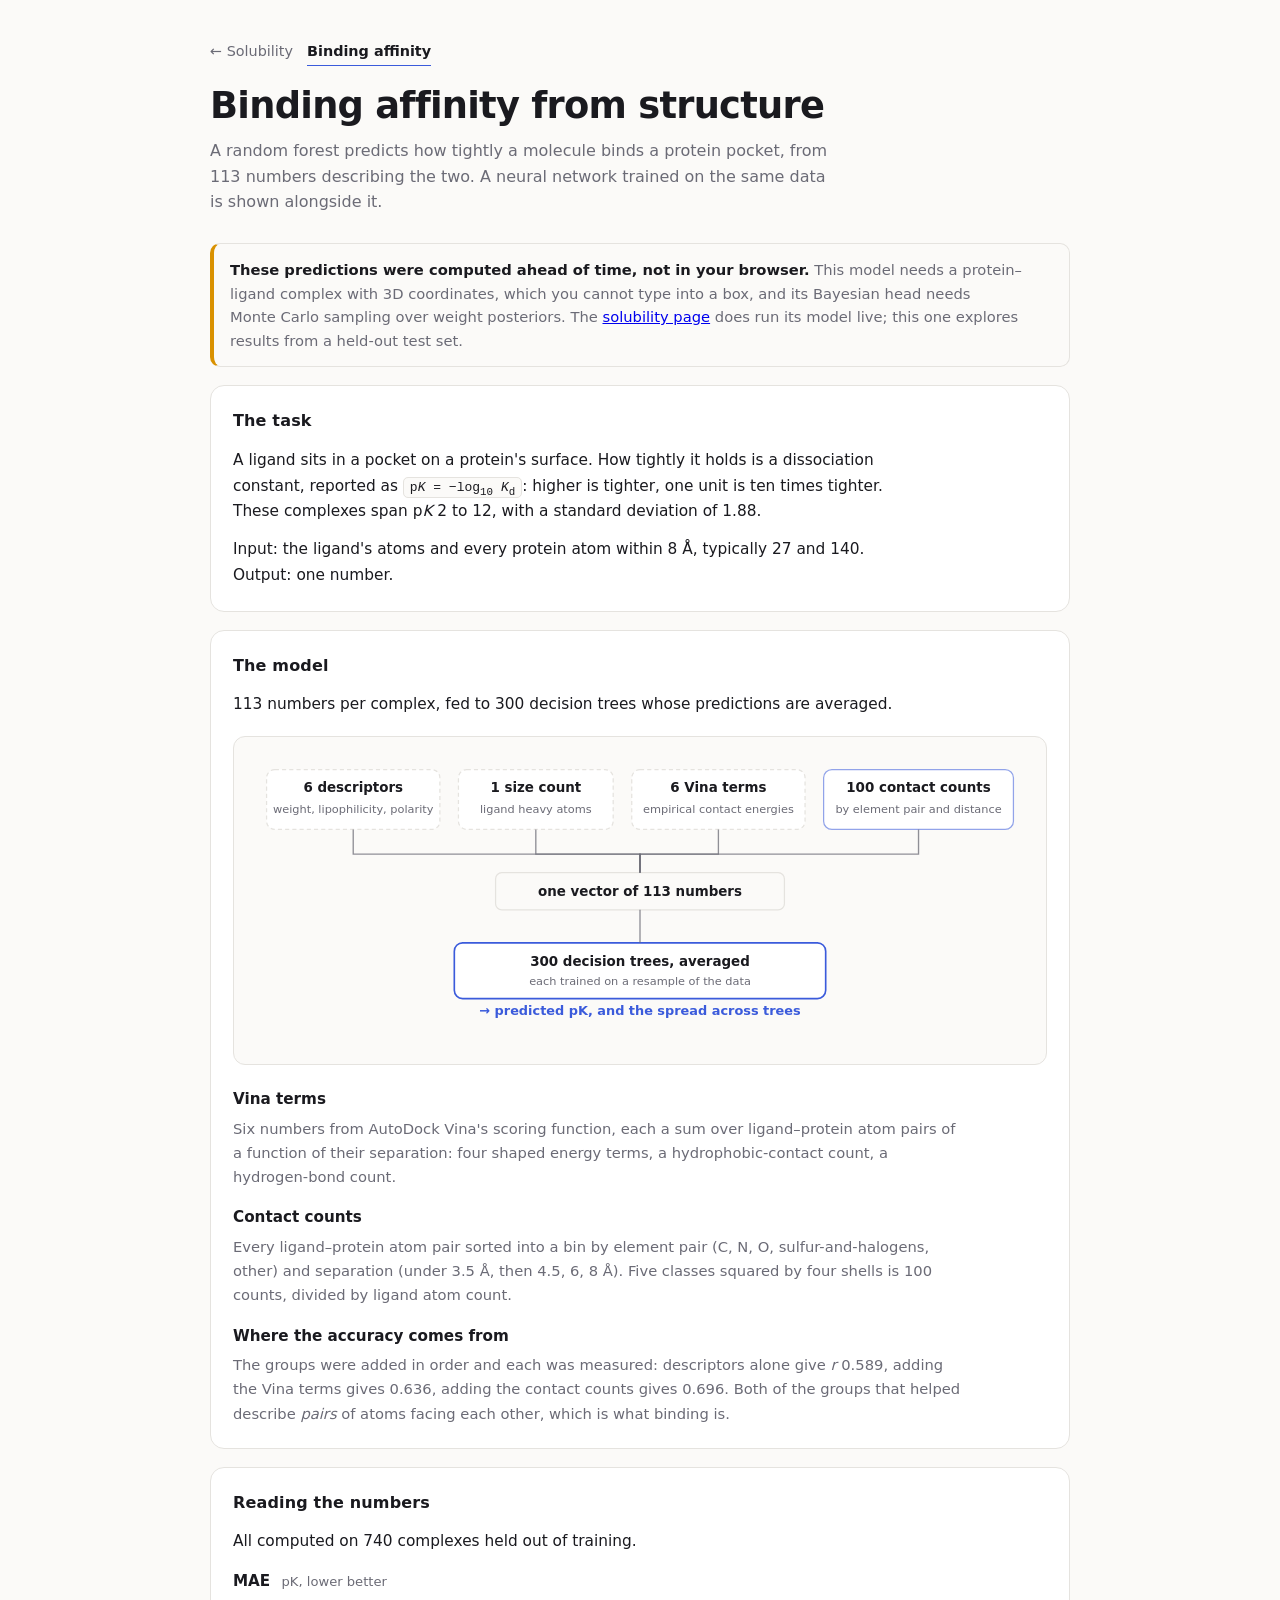
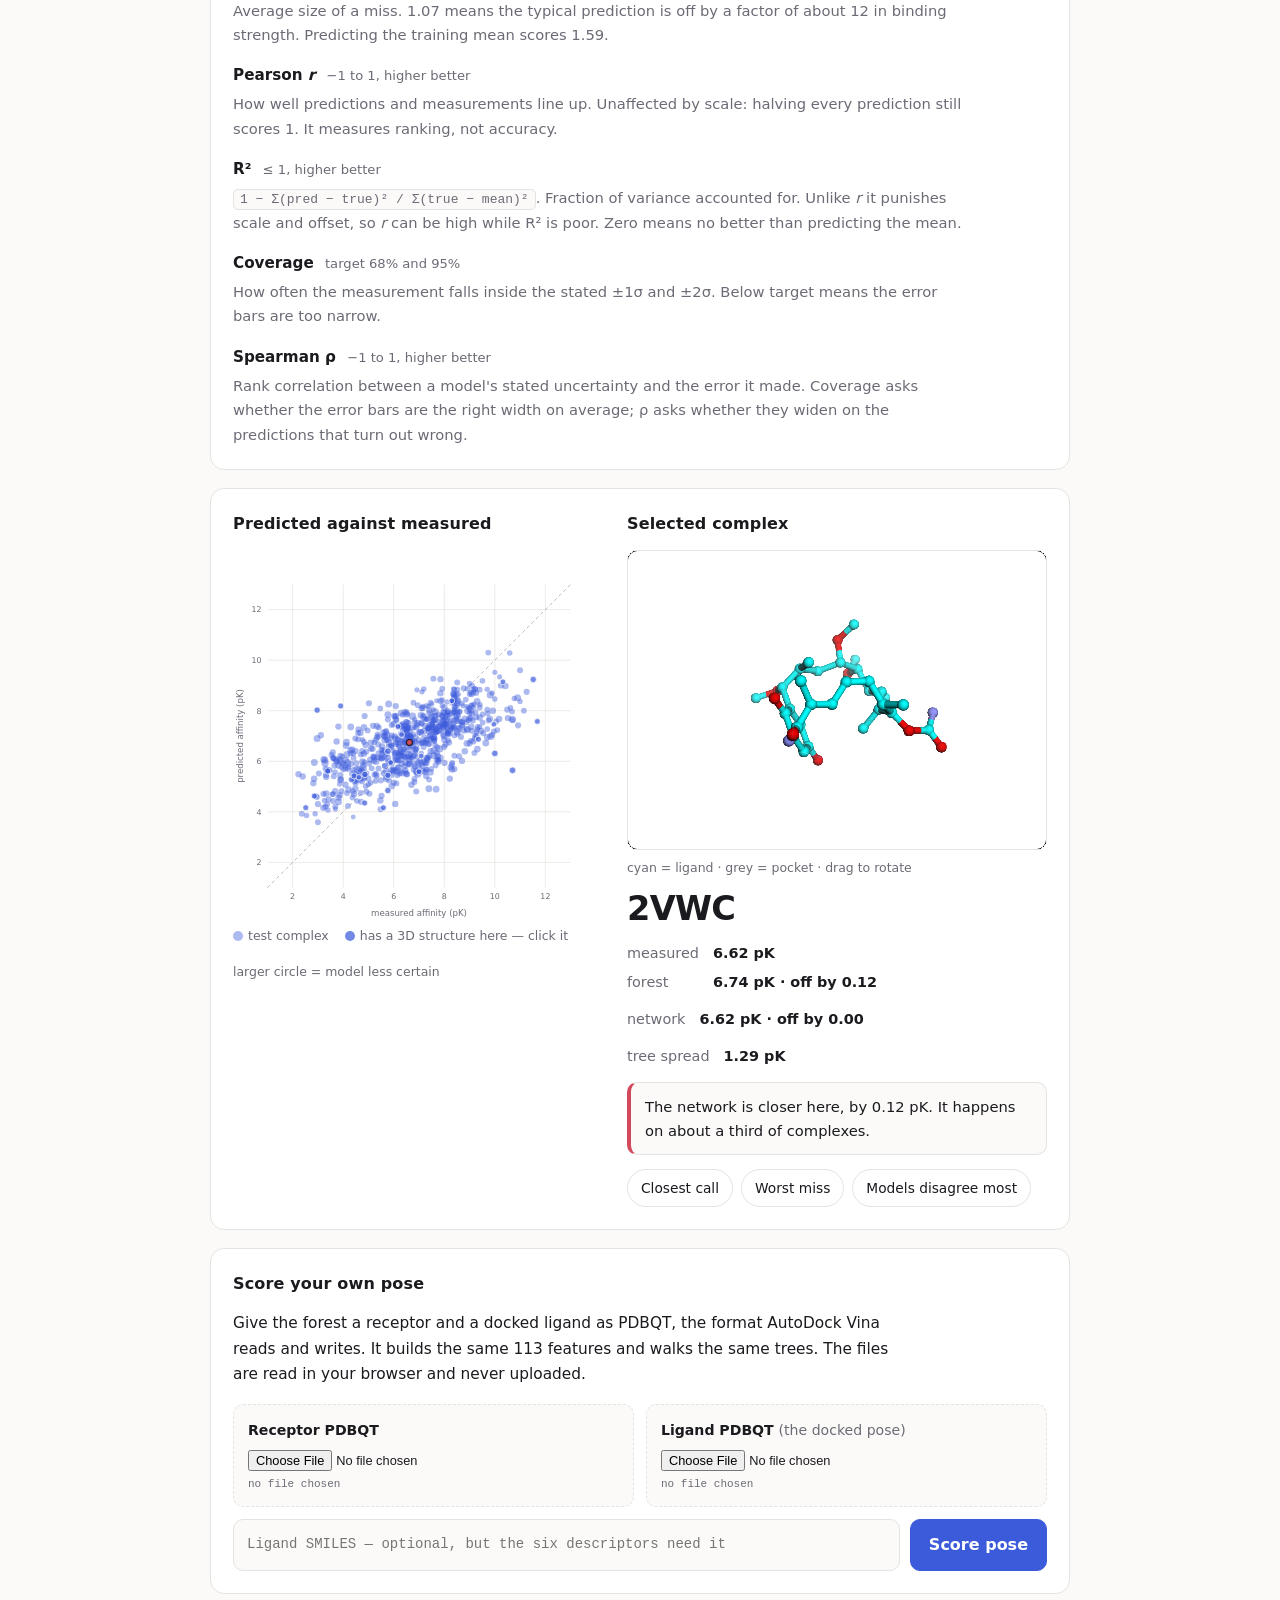
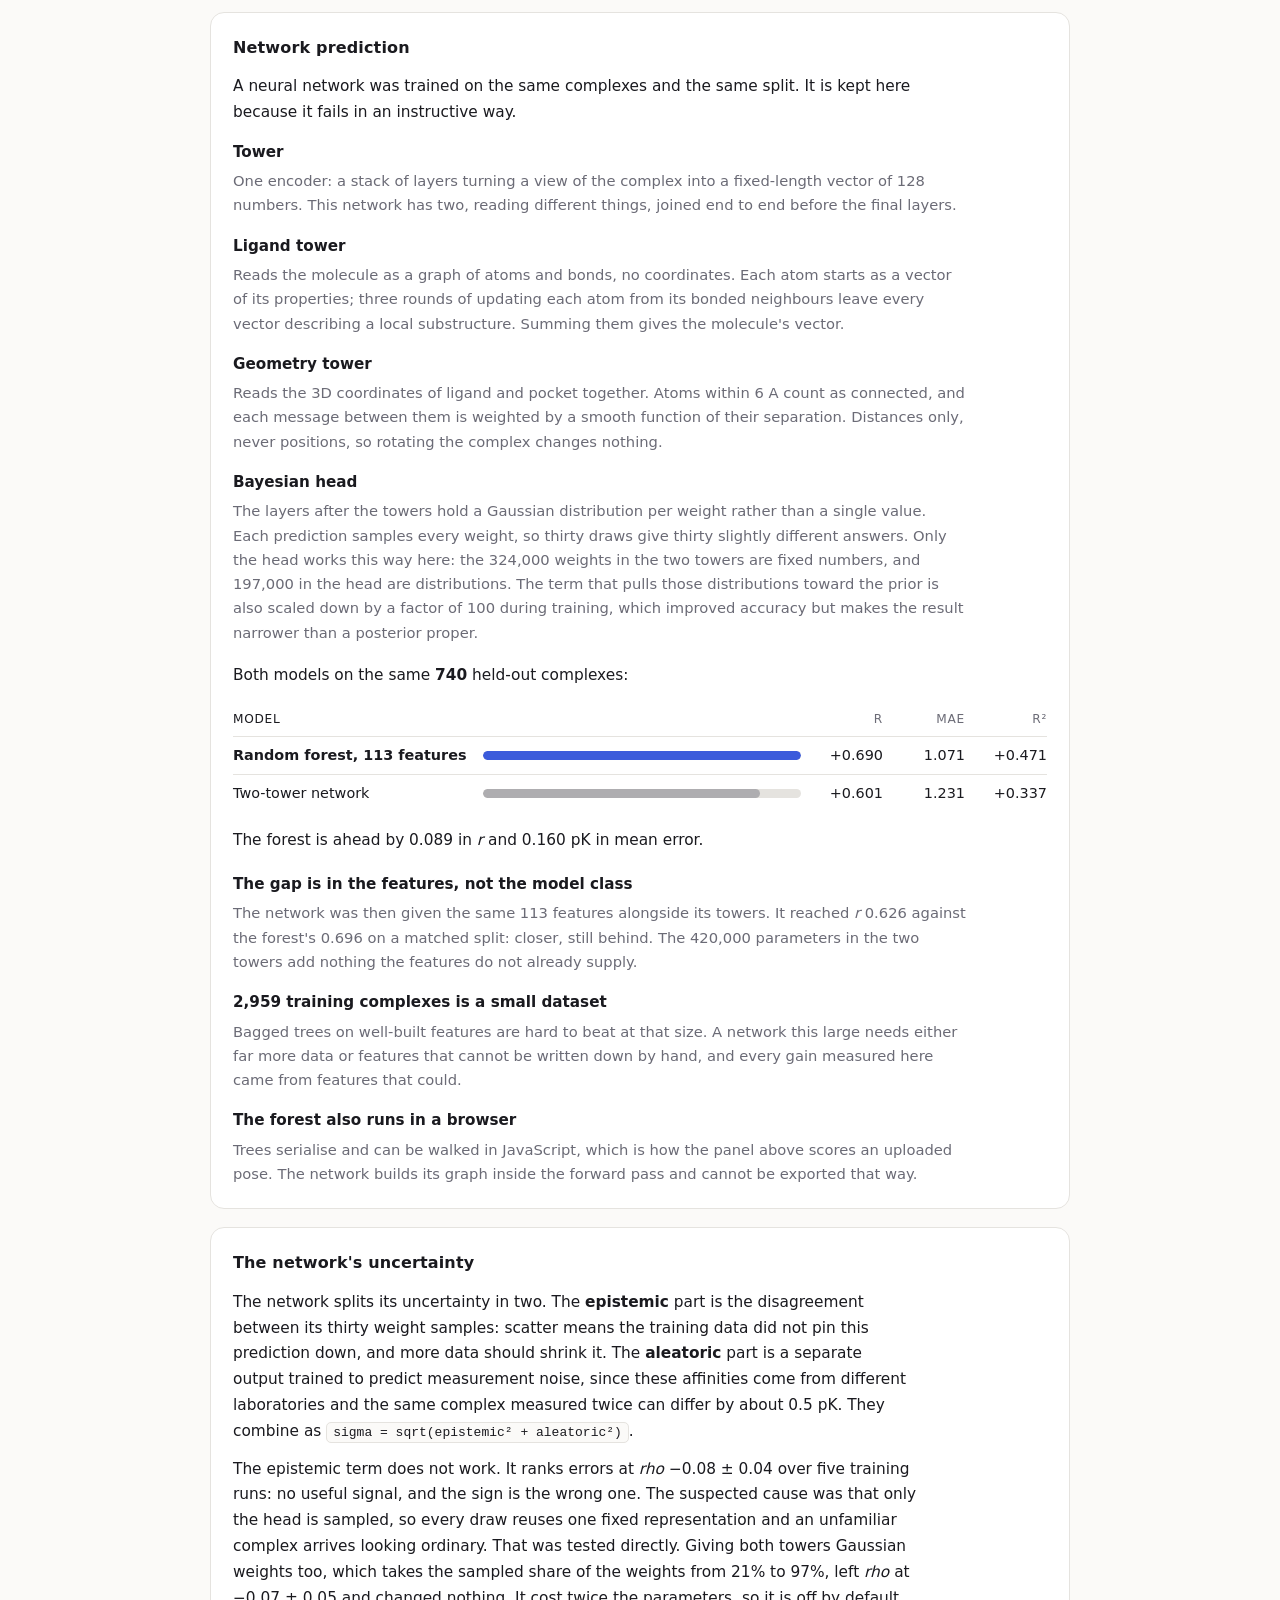
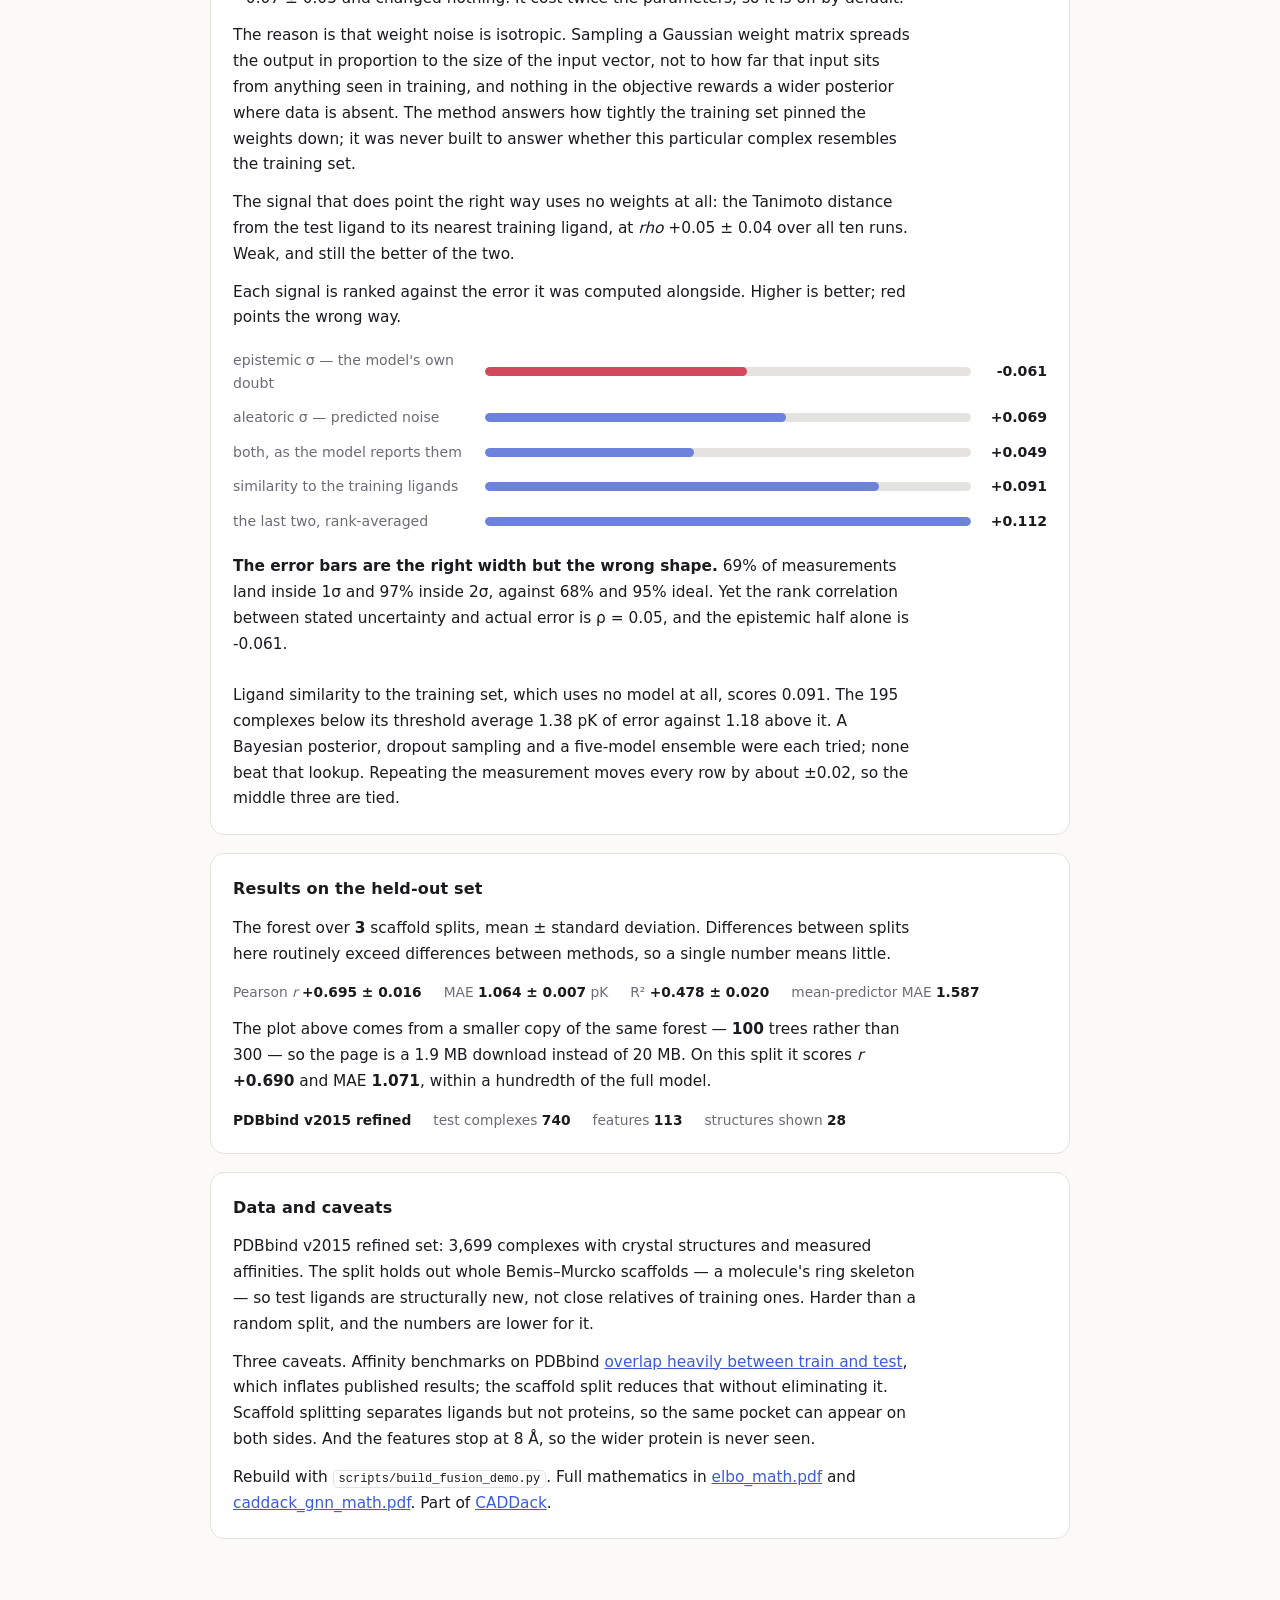
==== docs/fusion.html @ 5532c98c "docs: the two-seed stability result for --bayesian-towers did not replicate Three more seeds dissolv" ====
<!doctype html>
<html lang="en">
<head>
<meta charset="utf-8">
<meta name="viewport" content="width=device-width, initial-scale=1">
<title>Binding affinity from structure — CADDack</title>
<meta name="description" content="A random forest predicts protein-ligand binding affinity from 113 structural features, compared against a neural network on the same data.">
<link rel="stylesheet" href="style.css">
<style>
.nav{display:flex;gap:14px;align-items:center;margin-bottom:18px;font-size:.9rem}
.nav a{color:var(--muted);text-decoration:none;border-bottom:1px solid transparent;padding-bottom:2px}
.nav a:hover{color:var(--accent);border-color:var(--accent)}
.nav a.here{color:var(--ink);font-weight:600;border-color:var(--accent)}

.note{background:var(--bg);border:1px solid var(--line);border-left:4px solid var(--warn);
  border-radius:10px;padding:14px 16px;margin:0 0 18px;font-size:.92rem;color:var(--muted)}
.note strong{color:var(--ink)}

.split{display:grid;grid-template-columns:minmax(0,1fr) minmax(0,420px);gap:22px;align-items:start}
@media(max-width:860px){.split{grid-template-columns:1fr}}

#parity svg,#reliability svg{width:100%;height:auto;display:block}
#parity{max-width:560px;margin-inline:auto}
#reliability{max-width:560px}
svg .grid{stroke:var(--line);stroke-width:1}
svg .diag{stroke:var(--muted);stroke-width:1;stroke-dasharray:5 4;opacity:.6}
svg .tick,svg .axis{fill:var(--muted);font-size:11px;
  font-family:ui-sans-serif,system-ui,sans-serif}
svg .axis{font-size:12px}
svg .pt{fill:color-mix(in srgb,var(--accent) 42%,transparent);stroke:none;cursor:pointer}
svg .pt:hover{fill:var(--accent)}
svg .pt.has3d{fill:color-mix(in srgb,var(--accent) 72%,transparent);stroke:var(--panel);stroke-width:1}
svg .pt.sel{fill:var(--bad);stroke:var(--ink);stroke-width:1.5}
svg .bar.err{fill:var(--bad)} svg .bar.unc{fill:color-mix(in srgb,var(--accent) 55%,transparent)}

.legend{display:flex;gap:16px;flex-wrap:wrap;font-size:.78rem;color:var(--muted);margin-top:4px}
.legend i{display:inline-block;width:10px;height:10px;border-radius:50%;margin-right:5px;vertical-align:-1px}
.legend i.err{background:var(--bad);border-radius:2px}
.legend i.unc{background:color-mix(in srgb,var(--accent) 55%,transparent);border-radius:2px}
.legend i.has3d{background:color-mix(in srgb,var(--accent) 72%,transparent)}
.legend i.plain{background:color-mix(in srgb,var(--accent) 42%,transparent)}

#viewer{position:relative;width:100%;height:300px;border-radius:10px;
  background:var(--bg);border:1px solid var(--line);overflow:hidden}
.noStruct{color:var(--muted);font-size:.9rem;padding:24px;text-align:center;
  border:1px dashed var(--line);border-radius:10px}

.kv{display:grid;grid-template-columns:auto 1fr;gap:6px 14px;margin:14px 0 0;
  font-size:.9rem;font-variant-numeric:tabular-nums}
.kv dt{color:var(--muted)} .kv dd{margin:0;font-weight:600}
.big{font-size:2.1rem;font-weight:650;letter-spacing:-.02em;line-height:1.1}

.verdict{margin:14px 0 0;padding:12px 14px;border-radius:10px;font-size:.92rem;
  border:1px solid var(--line);border-left-width:4px;background:var(--bg)}
.verdict.ok{border-left-color:var(--good)} .verdict.miss{border-left-color:var(--bad)}

.chips{display:flex;flex-wrap:wrap;gap:8px;margin-top:14px}
.chips button{padding:7px 13px;font-size:.86rem;border-radius:20px}
.dockform{display:grid;grid-template-columns:repeat(auto-fit,minmax(240px,1fr));
  gap:12px;margin:16px 0 12px}
.drop{display:block;padding:14px;border:1px dashed var(--line);border-radius:10px;
  background:var(--bg);cursor:pointer;transition:border-color .15s}
.drop:hover,.drop:focus-within{border-color:var(--accent)}
.droplabel{display:block;font-size:.88rem;font-weight:600}
.droplabel em{font-weight:400;color:var(--muted);font-style:normal}
.drop input[type=file]{display:block;margin-top:8px;font-size:.8rem;max-width:100%}
.dropname{display:block;margin-top:6px;font:11px/1.4 var(--mono);color:var(--muted);
  word-break:break-all}
.dockrow{display:flex;gap:10px;flex-wrap:wrap}
.dockrow input[type=text]{flex:1 1 300px;min-width:0;padding:11px 13px;
  font:14px/1.4 var(--mono);color:var(--ink);background:var(--bg);
  border:1px solid var(--line);border-radius:10px}
.dockrow input[type=text]:focus{outline:2px solid var(--accent);outline-offset:1px;
  border-color:transparent}
.dockout{display:grid;grid-template-columns:minmax(0,1fr) minmax(0,1fr);gap:22px;
  margin-top:18px;align-items:start}
@media(max-width:640px){.dockout{grid-template-columns:1fr}}
.dockout .unit{color:var(--muted);font-size:1rem;font-weight:400}
.h2h{margin-top:14px}
.h2hhead,.h2hrow{display:grid;grid-template-columns:minmax(0,15rem) 1fr 4.5rem 4.5rem 4.5rem;
  gap:10px;align-items:center;padding:7px 0;font-size:.9rem}
.h2hhead{font-size:.76rem;color:var(--muted);text-transform:uppercase;
  letter-spacing:.06em;border-bottom:1px solid var(--line)}
.h2hrow+.h2hrow{border-top:1px solid var(--line)}
.h2hrow.lead .h2hname{font-weight:650}
.h2hname{color:var(--ink)}
.h2hbar{height:9px;background:var(--line);border-radius:99px;overflow:hidden}
.h2hbar i{display:block;height:100%;border-radius:99px;background:color-mix(in srgb,var(--muted) 45%,transparent)}
.h2hrow.lead .h2hbar i{background:var(--accent)}
.h2hval{text-align:right;font-variant-numeric:tabular-nums}
.h2hhead .h2hval{text-align:right}
.sigrow{display:grid;grid-template-columns:minmax(0,15rem) 1fr 4rem;gap:12px;
  align-items:center;padding:6px 0;font-size:.88rem}
@media(max-width:640px){.sigrow{grid-template-columns:1fr 3.5rem}
  .sigrow .sigbar{grid-column:1/-1}}
.siglabel{color:var(--muted)}
.sigbar{height:9px;background:var(--line);border-radius:99px;overflow:hidden}
.sigbar i{display:block;height:100%;border-radius:99px;
  background:color-mix(in srgb,var(--accent) 70%,transparent)}
.sigbar i.neg{background:var(--bad)}
.sigval{text-align:right;font-variant-numeric:tabular-nums;font-weight:600}
.body{font-size:.96rem;line-height:1.68;color:var(--ink);max-width:70ch;margin:0 0 12px}
.body:last-child{margin-bottom:0}
.eq{font:13px/1.5 var(--mono);background:var(--bg);border:1px solid var(--line);
  padding:2px 6px;border-radius:5px;white-space:nowrap}
.schematic{margin:18px 0 22px;padding:14px;background:var(--bg);
  border:1px solid var(--line);border-radius:12px;overflow-x:auto}
.schematic svg{width:100%;min-width:600px;height:auto;display:block}
.schematic .box{fill:var(--panel);stroke:var(--line);stroke-width:1.2}
.schematic .box.in{stroke-dasharray:4 3}
.schematic .box.enc{stroke:color-mix(in srgb,var(--accent) 55%,transparent)}
.schematic .box.head{stroke:var(--accent);stroke-width:1.6}
.schematic .box.vec{fill:var(--bg)}
.schematic .t{fill:var(--ink);font-size:13px;font-weight:600;text-anchor:middle;
  font-family:ui-sans-serif,system-ui,sans-serif}
.schematic .s{fill:var(--muted);font-size:11px;text-anchor:middle;
  font-family:ui-sans-serif,system-ui,sans-serif}
.schematic .out{fill:var(--accent);font-size:12.5px;font-weight:600;text-anchor:middle;
  font-family:ui-sans-serif,system-ui,sans-serif}
.schematic .arrow path{stroke:var(--muted);stroke-width:1.3;fill:none;opacity:.75}
.defs{margin:14px 0 0;max-width:72ch}
.defs dt{font-weight:650;margin-top:16px;font-size:.95rem}
.defs dt:first-child{margin-top:0}
.defs dd{margin:5px 0 0;font-size:.92rem;line-height:1.65;color:var(--muted)}
.defs .unit{font-weight:400;color:var(--muted);font-size:.82rem;margin-left:6px}
.metrics dt{font-variant-numeric:tabular-nums}
.statline{display:flex;gap:22px;flex-wrap:wrap;font-size:.86rem;color:var(--muted);margin-top:14px}
.statline b{color:var(--ink);font-variant-numeric:tabular-nums}
</style>
</head>
<body>
<div class="wrap">

<nav class="nav">
  <a href="index.html">← Solubility</a>
  <a href="#" class="here">Binding affinity</a>
</nav>

<header>
  <h1>Binding affinity from structure</h1>
  <p class="sub">A random forest predicts how tightly a molecule binds a protein pocket,
  from 113 numbers describing the two. A neural network trained on the same data is shown
  alongside it.</p>
</header>

<p class="loading" id="loading">Loading predictions…</p>
<p class="err" id="error" hidden></p>

<div id="app" hidden>

  <p class="note"><strong>These predictions were computed ahead of time, not in your browser.</strong>
  This model needs a protein–ligand complex with 3D coordinates, which you cannot type into
  a box, and its Bayesian head needs Monte&nbsp;Carlo sampling over weight posteriors. The
  <a href="index.html">solubility page</a> does run its model live; this one explores results
  from a held-out test set.</p>

  <section class="panel">
    <h2>The task</h2>
    <p class="body">A ligand sits in a pocket on a protein's surface. How tightly it
    holds is a dissociation constant, reported as
    <span class="eq">p<i>K</i> = −log<sub>10</sub> <i>K</i><sub>d</sub></span>: higher is
    tighter, one unit is ten times tighter. These complexes span p<i>K</i> 2 to 12, with
    a standard deviation of 1.88.</p>
    <p class="body">Input: the ligand's atoms and every protein atom within 8 Å, typically
    27 and 140. Output: one number.</p>
  </section>

  <section class="panel">
    <h2>The model</h2>
    <p class="body">113 numbers per complex, fed to 300 decision trees whose predictions
    are averaged.</p>

    <div class="schematic">
      <svg viewBox="0 0 760 290" role="img"
           aria-label="Features computed from the complex feed a random forest">
        <rect class="box in" x="18" y="18" width="168" height="58" rx="8"/>
        <text class="t" x="102" y="40">6 descriptors</text>
        <text class="s" x="102" y="60">weight, lipophilicity, polarity</text>

        <rect class="box in" x="204" y="18" width="150" height="58" rx="8"/>
        <text class="t" x="279" y="40">1 size count</text>
        <text class="s" x="279" y="60">ligand heavy atoms</text>

        <rect class="box in" x="372" y="18" width="168" height="58" rx="8"/>
        <text class="t" x="456" y="40">6 Vina terms</text>
        <text class="s" x="456" y="60">empirical contact energies</text>

        <rect class="box enc" x="558" y="18" width="184" height="58" rx="8"/>
        <text class="t" x="650" y="40">100 contact counts</text>
        <text class="s" x="650" y="60">by element pair and distance</text>

        <rect class="box vec" x="240" y="118" width="280" height="36" rx="6"/>
        <text class="t" x="380" y="141">one vector of 113 numbers</text>

        <rect class="box head" x="200" y="186" width="360" height="54" rx="8"/>
        <text class="t" x="380" y="208">300 decision trees, averaged</text>
        <text class="s" x="380" y="227">each trained on a resample of the data</text>

        <g class="arrow">
          <path d="M102 76 V100 H380 V118"/><path d="M279 76 V100 H380 V118"/>
          <path d="M456 76 V100 H380 V118"/><path d="M650 76 V100 H380 V118"/>
          <path d="M380 154 V186"/>
        </g>
        <text class="out" x="380" y="256">→ predicted pK, and the spread across trees</text>
      </svg>
    </div>

    <dl class="defs">
      <dt>Vina terms</dt>
      <dd>Six numbers from AutoDock Vina's scoring function, each a sum over
      ligand–protein atom pairs of a function of their separation: four shaped energy
      terms, a hydrophobic-contact count, a hydrogen-bond count.</dd>

      <dt>Contact counts</dt>
      <dd>Every ligand–protein atom pair sorted into a bin by element pair (C, N, O,
      sulfur-and-halogens, other) and separation (under 3.5 Å, then 4.5, 6, 8 Å). Five
      classes squared by four shells is 100 counts, divided by ligand atom count.</dd>

      <dt>Where the accuracy comes from</dt>
      <dd>The groups were added in order and each was measured: descriptors alone give
      <i>r</i> 0.589, adding the Vina terms gives 0.636, adding the contact counts gives
      0.696. Both of the groups that helped describe <em>pairs</em> of atoms facing each
      other, which is what binding is.</dd>
    </dl>
  </section>

  <section class="panel">
    <h2>Reading the numbers</h2>
    <p class="body">All computed on 740 complexes held out of training.</p>

    <dl class="defs metrics">
      <dt>MAE <span class="unit">pK, lower better</span></dt>
      <dd>Average size of a miss. 1.07 means the typical prediction is off by a factor of
      about 12 in binding strength. Predicting the training mean scores 1.59.</dd>

      <dt>Pearson <i>r</i> <span class="unit">−1 to 1, higher better</span></dt>
      <dd>How well predictions and measurements line up. Unaffected by scale: halving every
      prediction still scores 1. It measures ranking, not accuracy.</dd>

      <dt>R² <span class="unit">≤ 1, higher better</span></dt>
      <dd><span class="eq">1 − Σ(pred − true)² / Σ(true − mean)²</span>. Fraction of
      variance accounted for. Unlike <i>r</i> it punishes scale and offset, so <i>r</i> can
      be high while R² is poor. Zero means no better than predicting the mean.</dd>

      <dt>Coverage <span class="unit">target 68% and 95%</span></dt>
      <dd>How often the measurement falls inside the stated ±1σ and ±2σ. Below target means
      the error bars are too narrow.</dd>

      <dt>Spearman ρ <span class="unit">−1 to 1, higher better</span></dt>
      <dd>Rank correlation between a model's stated uncertainty and the error it made.
      Coverage asks whether the error bars are the right width on average; ρ asks whether
      they widen on the predictions that turn out wrong.</dd>
    </dl>
  </section>

  <div class="panel">
    <div class="split">
      <div>
        <h2>Predicted against measured</h2>
        <div id="parity"></div>
        <div class="legend">
          <span><i class="plain"></i>test complex</span>
          <span><i class="has3d"></i>has a 3D structure here — click it</span>
          <span>larger circle = model less certain</span>
        </div>
      </div>

      <div>
        <h2>Selected complex</h2>
        <div id="viewerWrap">
          <div id="viewer"></div>
          <p class="legend" style="margin-top:8px">
            <span>cyan = ligand · grey = pocket · drag to rotate</span></p>
        </div>
        <p class="noStruct" id="noStructure" hidden>
          No 3D coordinates shipped for this complex — only a subset is included to keep
          the page small.</p>

        <div class="big"><span id="selId"></span></div>
        <dl class="kv">
          <dt>measured</dt><dd><span id="selMeasured"></span> pK</dd>
          <dt>forest</dt><dd><span id="selForest"></span> pK · off by <span id="selForestErr"></span></dd>
        </dl>
        <dl class="kv" id="selNetworkRow">
          <dt>network</dt><dd><span id="selNetwork"></span> pK · off by <span id="selNetworkErr"></span></dd>
        </dl>
        <dl class="kv">
          <dt>tree spread</dt><dd><span id="selSpread"></span> pK</dd>
        </dl>
        <p class="verdict" id="selVerdict"></p>

        <div class="chips">
          <button id="best">Closest call</button>
          <button id="worst">Worst miss</button>
          <button id="disagree">Models disagree most</button>
        </div>
      </div>
    </div>
  </div>

  <section class="panel" id="dockPanel">
    <h2>Score your own pose</h2>
    <p class="body">Give the forest a receptor and a docked ligand as PDBQT, the format
    AutoDock Vina reads and writes. It builds the same 113 features and walks the same
    trees. The files are read in your browser and never uploaded.</p>

    <div class="dockform">
      <label class="drop" for="recFile">
        <span class="droplabel">Receptor PDBQT</span>
        <input type="file" id="recFile" accept=".pdbqt,.pdb,text/plain">
        <span class="dropname" id="recName">no file chosen</span>
      </label>
      <label class="drop" for="ligFile">
        <span class="droplabel">Ligand PDBQT <em>(the docked pose)</em></span>
        <input type="file" id="ligFile" accept=".pdbqt,.pdb,text/plain">
        <span class="dropname" id="ligName">no file chosen</span>
      </label>
    </div>
    <div class="dockrow">
      <input type="text" id="dockSmiles" spellcheck="false" autocomplete="off"
             placeholder="Ligand SMILES — optional, but the six descriptors need it">
      <button type="button" id="dockRun" class="primary">Score pose</button>
    </div>
    <p class="err" id="dockError" hidden></p>

    <div id="dockResult" hidden>
      <div class="dockout">
        <div>
          <div class="big"><span id="dockPred">—</span> <span class="unit">pK</span></div>
          <p class="meta">± <span id="dockSpread">—</span> across the trees</p>
          <p class="body" id="dockPlain" style="margin-top:8px"></p>
        </div>
        <dl class="kv">
          <dt>ligand atoms</dt><dd id="dockNLig"></dd>
          <dt>receptor atoms</dt><dd id="dockNRec"></dd>
          <dt>contacts within 8 Å</dt><dd id="dockNContacts"></dd>
          <dt>Vina interaction term</dt><dd><span id="dockVina"></span> kcal/mol</dd>
        </dl>
      </div>
      <p class="flag warn" id="dockCaveat"></p>
    </div>
  </section>

  <section class="panel">
    <h2>Network prediction</h2>
    <p class="body">A neural network was trained on the same complexes and the same split.
    It is kept here because it fails in an instructive way.</p>

    <dl class="defs">
      <dt>Tower</dt>
      <dd>One encoder: a stack of layers turning a view of the complex into a fixed-length
      vector of 128 numbers. This network has two, reading different things, joined end to
      end before the final layers.</dd>

      <dt>Ligand tower</dt>
      <dd>Reads the molecule as a graph of atoms and bonds, no coordinates. Each atom
      starts as a vector of its properties; three rounds of updating each atom from its
      bonded neighbours leave every vector describing a local substructure. Summing them
      gives the molecule's vector.</dd>

      <dt>Geometry tower</dt>
      <dd>Reads the 3D coordinates of ligand and pocket together. Atoms within 6 A count as
      connected, and each message between them is weighted by a smooth function of their
      separation. Distances only, never positions, so rotating the complex changes
      nothing.</dd>

      <dt>Bayesian head</dt>
      <dd>The layers after the towers hold a Gaussian distribution per weight rather than a
      single value. Each prediction samples every weight, so thirty draws give thirty
      slightly different answers. Only the head works this way here: the 324,000 weights in
      the two towers are fixed numbers, and 197,000 in the head are distributions. The term
      that pulls those distributions toward the prior is also scaled down by a factor of 100
      during training, which improved accuracy but makes the result narrower than a
      posterior proper.</dd>
    </dl>

    <p class="body" style="margin-top:18px">Both models on the same
    <b id="h2hCount">&mdash;</b> held-out complexes:</p>

    <div class="h2h">
      <div class="h2hhead">
        <span class="h2hname">model</span><span></span>
        <span class="h2hval">r</span><span class="h2hval">MAE</span><span class="h2hval">R&sup2;</span>
      </div>
      <div id="headToHead"></div>
    </div>
    <p class="body" id="h2hVerdict" style="margin-top:16px"></p>

    <dl class="defs" style="margin-top:18px">
      <dt>The gap is in the features, not the model class</dt>
      <dd>The network was then given the same 113 features alongside its towers. It reached
      <i>r</i> 0.626 against the forest's 0.696 on a matched split: closer, still behind.
      The 420,000 parameters in the two towers add nothing the features do not already
      supply.</dd>

      <dt>2,959 training complexes is a small dataset</dt>
      <dd>Bagged trees on well-built features are hard to beat at that size. A network this
      large needs either far more data or features that cannot be written down by hand, and
      every gain measured here came from features that could.</dd>

      <dt>The forest also runs in a browser</dt>
      <dd>Trees serialise and can be walked in JavaScript, which is how the panel above
      scores an uploaded pose. The network builds its graph inside the forward pass and
      cannot be exported that way.</dd>
    </dl>
  </section>

  <section class="panel" id="uncertaintyPanel">
    <h2>The network's uncertainty</h2>
    <p class="body">The network splits its uncertainty in two. The <strong>epistemic</strong>
    part is the disagreement between its thirty weight samples: scatter means the training
    data did not pin this prediction down, and more data should shrink it. The
    <strong>aleatoric</strong> part is a separate output trained to predict measurement
    noise, since these affinities come from different laboratories and the same complex
    measured twice can differ by about 0.5 pK. They combine as
    <span class="eq">sigma = sqrt(epistemic&sup2; + aleatoric&sup2;)</span>.</p>

    <p class="body">The epistemic term does not work. It ranks errors at <i>rho</i>
    &minus;0.08 &plusmn; 0.04 over five training runs: no useful signal, and the sign is the
    wrong one. The suspected cause was that only the head is sampled, so every draw reuses one
    fixed representation and an unfamiliar complex arrives looking ordinary. That was
    tested directly. Giving both towers Gaussian weights too, which takes the sampled
    share of the weights from 21% to 97%, left <i>rho</i> at &minus;0.07 &plusmn; 0.05
    and changed nothing. It cost twice the parameters, so it is off by default.</p>

    <p class="body">The reason is that weight noise is isotropic. Sampling a Gaussian
    weight matrix spreads the output in proportion to the size of the input vector, not to
    how far that input sits from anything seen in training, and nothing in the objective
    rewards a wider posterior where data is absent. The method answers how tightly the
    training set pinned the weights down; it was never built to answer whether this
    particular complex resembles the training set.</p>

    <p class="body">The signal that does point the right way uses no weights at all: the
    Tanimoto distance from the test ligand to its nearest training ligand, at <i>rho</i>
    +0.05 &plusmn; 0.04 over all ten runs. Weak, and still the better of the two.</p>

    <p class="body">Each signal is ranked against the error it was computed alongside.
    Higher is better; red points the wrong way.</p>
    <div id="signals"></div>
    <p class="body" id="uncertaintyVerdict" style="margin-top:16px"></p>
  </section>

  <section class="panel">
    <h2>Results on the held-out set</h2>
    <p class="body">The forest over <b id="mRepeats">—</b> scaffold splits, mean ±
    standard deviation. Differences between splits here routinely exceed differences
    between methods, so a single number means little.</p>
    <div class="statline">
      <span>Pearson <i>r</i> <b id="mR"></b></span>
      <span>MAE <b id="mMae"></b> pK</span>
      <span>R² <b id="mR2"></b></span>
      <span>mean-predictor MAE <b id="mBaseline"></b></span>
    </div>
    <p class="body" style="margin-top:14px">The plot above comes from a smaller copy
    of the same forest — <b id="mDemoTrees">—</b> trees rather than 300 — so the page
    is a 1.9 MB download instead of 20 MB. On this split it scores
    <i>r</i> <b id="mDemoR">—</b> and MAE <b id="mDemoMae">—</b>, within a hundredth
    of the full model.</p>
    <div class="statline">
      <span><b id="mDataset"></b></span>
      <span>test complexes <b id="mTest"></b></span>
      <span>features <b id="mFeatures"></b></span>
      <span>structures shown <b id="mStructs"></b></span>
    </div>
  </section>

  <footer class="panel">
    <h2>Data and caveats</h2>
    <p class="body">PDBbind v2015 refined set: 3,699 complexes with crystal structures and
    measured affinities. The split holds out whole Bemis–Murcko scaffolds — a molecule's
    ring skeleton — so test ligands are structurally new, not close relatives of training
    ones. Harder than a random split, and the numbers are lower for it.</p>

    <p class="body">Three caveats. Affinity benchmarks on PDBbind
    <a href="https://www.nature.com/articles/s42256-025-01124-5">overlap heavily between
    train and test</a>, which inflates published results; the scaffold split reduces that
    without eliminating it. Scaffold splitting separates ligands but not proteins, so the
    same pocket can appear on both sides. And the features stop at 8 Å, so the wider
    protein is never seen.</p>

    <p class="body">Rebuild with <code>scripts/build_fusion_demo.py</code>. Full
    mathematics in <a href="elbo_math.pdf">elbo_math.pdf</a> and
    <a href="caddack_gnn_math.pdf">caddack_gnn_math.pdf</a>. Part of
    <a href="https://github.com/Ata-gith/CADDack">CADDack</a>.</p>
  </footer>
</div>

</div>
<script src="3Dmol-min.js"></script>
<script src="RDKit_minimal.js"></script>
<script src="dock.js"></script>
<script src="fusion.js"></script>
</body>
</html>
---- docs/style.css ----
/* Shared design tokens and base styles for the CADDack demo pages. */
:root{
  --bg:#fbfaf8; --panel:#fff; --ink:#1a1a1f; --muted:#6b6b76; --line:#e5e3df;
  --accent:#3b5bdb; --good:#2f9e63; --ok:#5aa469; --warn:#d99100; --bad:#d1495b;
  --radius:14px; --mono:ui-monospace,"SF Mono",Menlo,Consolas,monospace;
}
@media (prefers-color-scheme:dark){:root:not([data-theme="light"]){
  --bg:#141418; --panel:#1c1c22; --ink:#ecebe8; --muted:#9a9aa5; --line:#2e2e37;
  --accent:#7d93f0; --good:#4ec287; --ok:#6fbf86; --warn:#e8b34a; --bad:#ec6b7c;
}}
:root[data-theme="dark"]{
  --bg:#141418; --panel:#1c1c22; --ink:#ecebe8; --muted:#9a9aa5; --line:#2e2e37;
  --accent:#7d93f0; --good:#4ec287; --ok:#6fbf86; --warn:#e8b34a; --bad:#ec6b7c;
}
*{box-sizing:border-box}
body{margin:0;background:var(--bg);color:var(--ink);
  font:16px/1.6 ui-sans-serif,system-ui,-apple-system,"Segoe UI",Roboto,sans-serif;
  -webkit-font-smoothing:antialiased}
.wrap{max-width:900px;margin:0 auto;padding:40px 20px 80px}
header{margin-bottom:28px}
h1{font-size:clamp(1.6rem,4vw,2.3rem);line-height:1.2;margin:0 0 10px;letter-spacing:-.02em}
.sub{color:var(--muted);margin:0;max-width:62ch}
.panel{background:var(--panel);border:1px solid var(--line);border-radius:var(--radius);padding:22px}
.panel + .panel{margin-top:18px}

/* shared components */
button{font:inherit;cursor:pointer;border-radius:10px;border:1px solid var(--line);
  background:var(--panel);color:var(--ink);padding:12px 18px;transition:.15s}
button:hover{border-color:var(--accent);color:var(--accent)}
button.primary{background:var(--accent);border-color:var(--accent);color:#fff;font-weight:600}
button.primary:hover{filter:brightness(1.08);color:#fff}
h2{font-size:1rem;margin:0 0 14px;letter-spacing:.01em}
footer{margin-top:28px;font-size:.88rem;color:var(--muted)}
footer h2{color:var(--ink)}
footer code{font:12px/1.4 var(--mono);background:var(--panel);border:1px solid var(--line);
  padding:1px 5px;border-radius:5px}
footer a{color:var(--accent)}
.err{color:var(--bad);margin:14px 0 0;font-size:.92rem}
.loading{color:var(--muted);text-align:center;padding:40px 0}
.facts{display:flex;gap:26px;flex-wrap:wrap;font-size:.86rem;color:var(--muted);margin-top:4px}
.facts b{color:var(--ink);font-variant-numeric:tabular-nums}
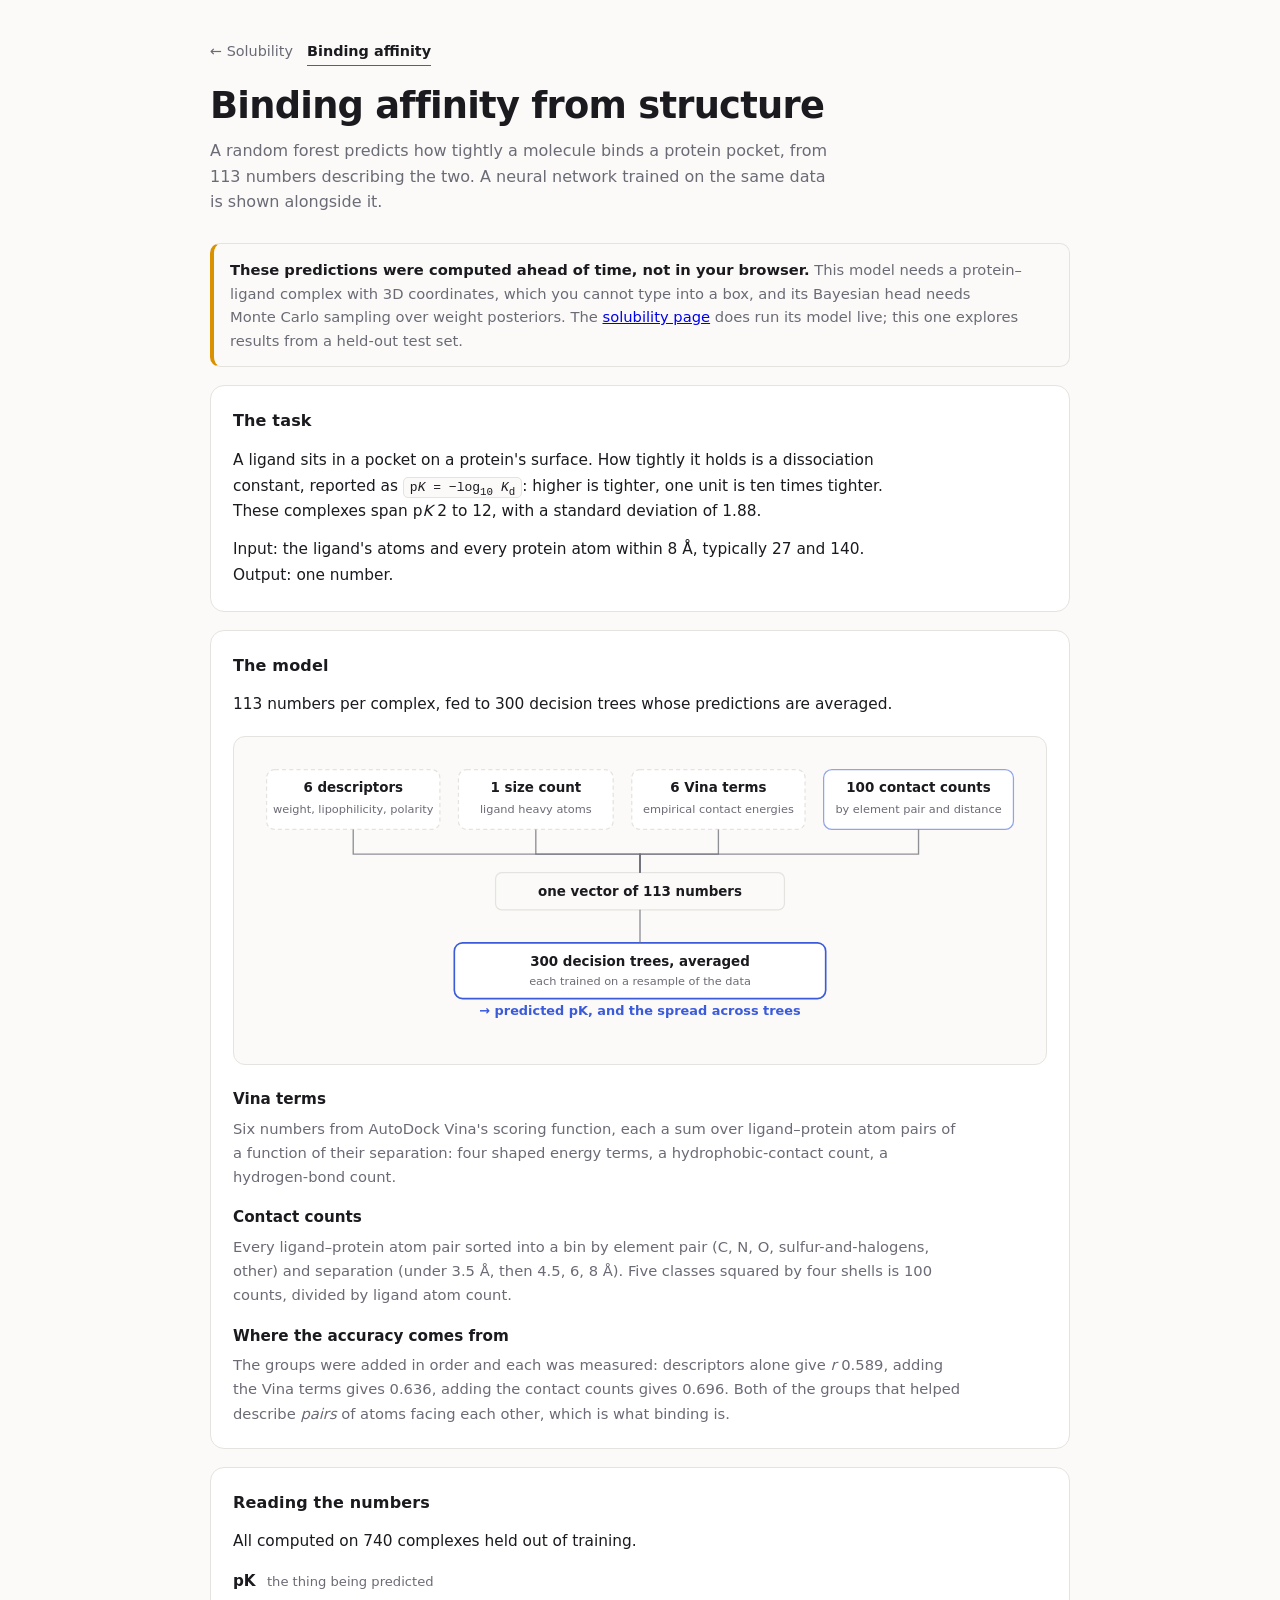
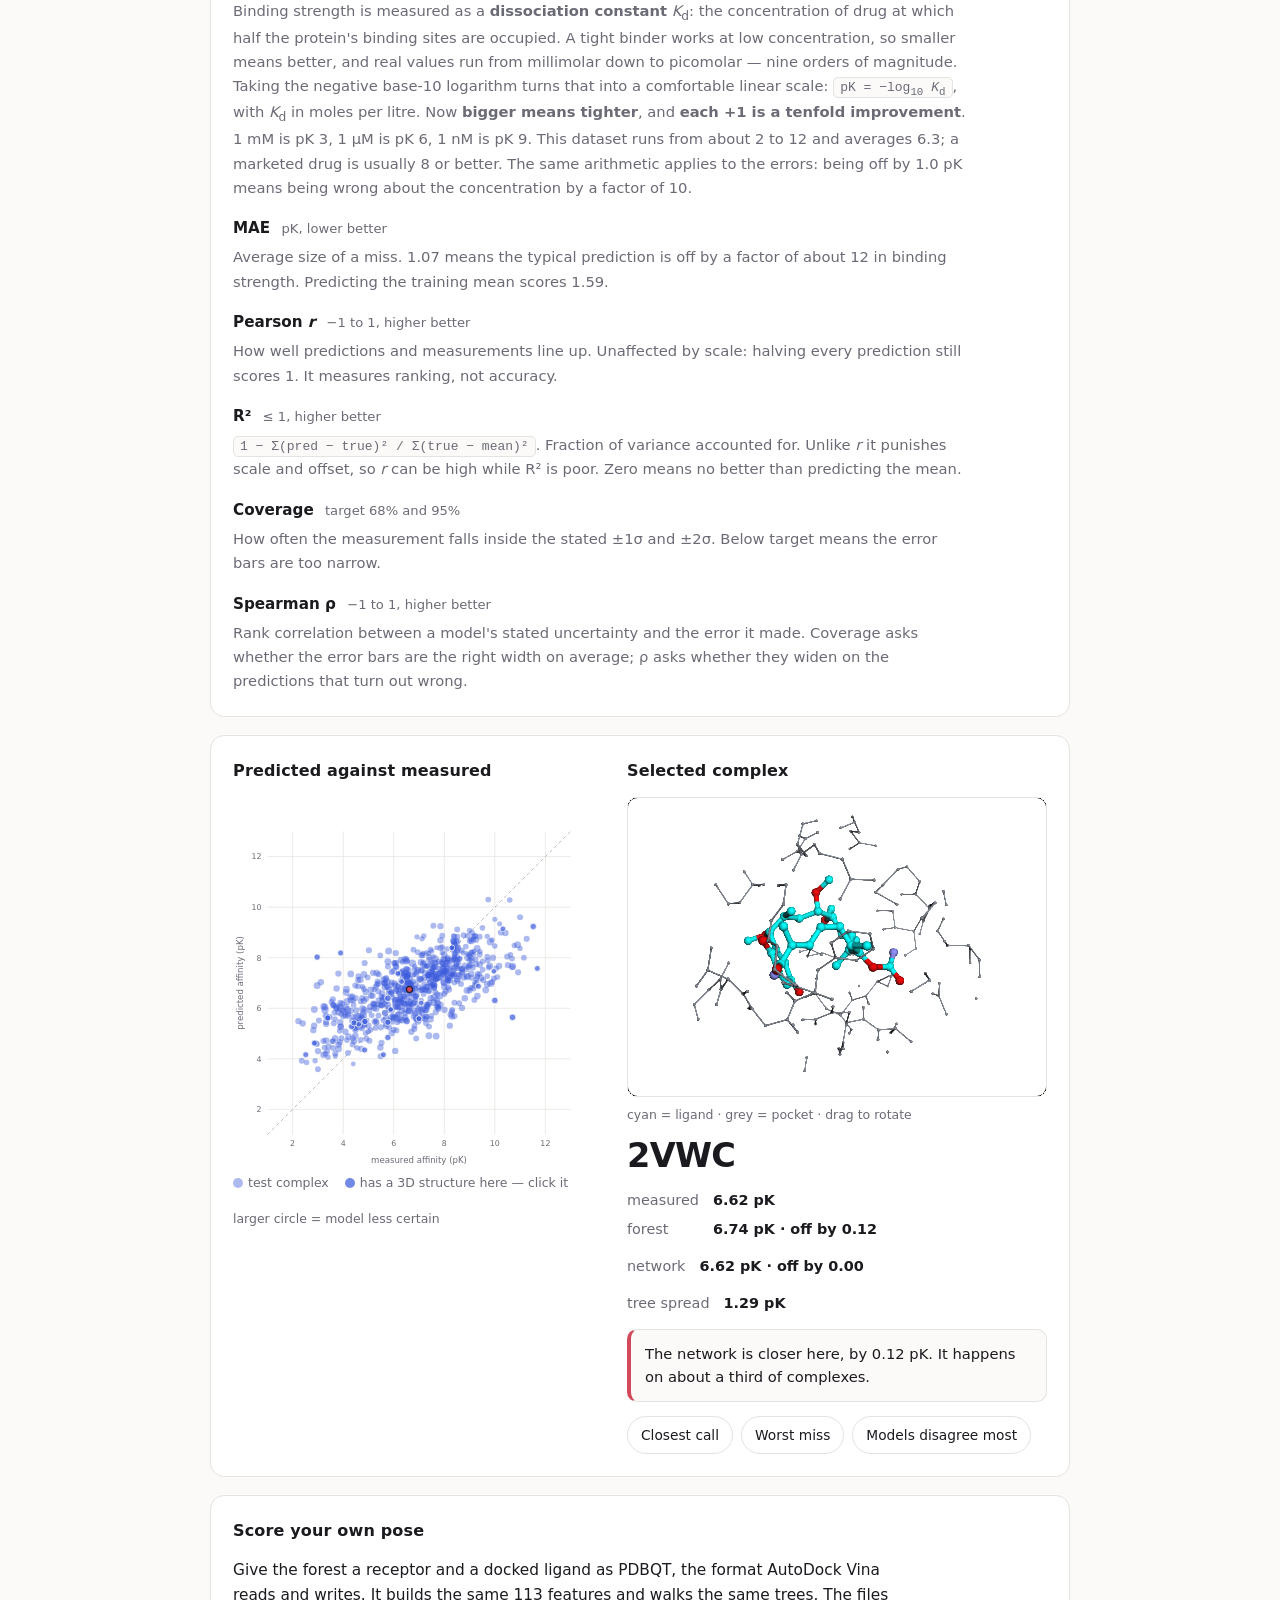
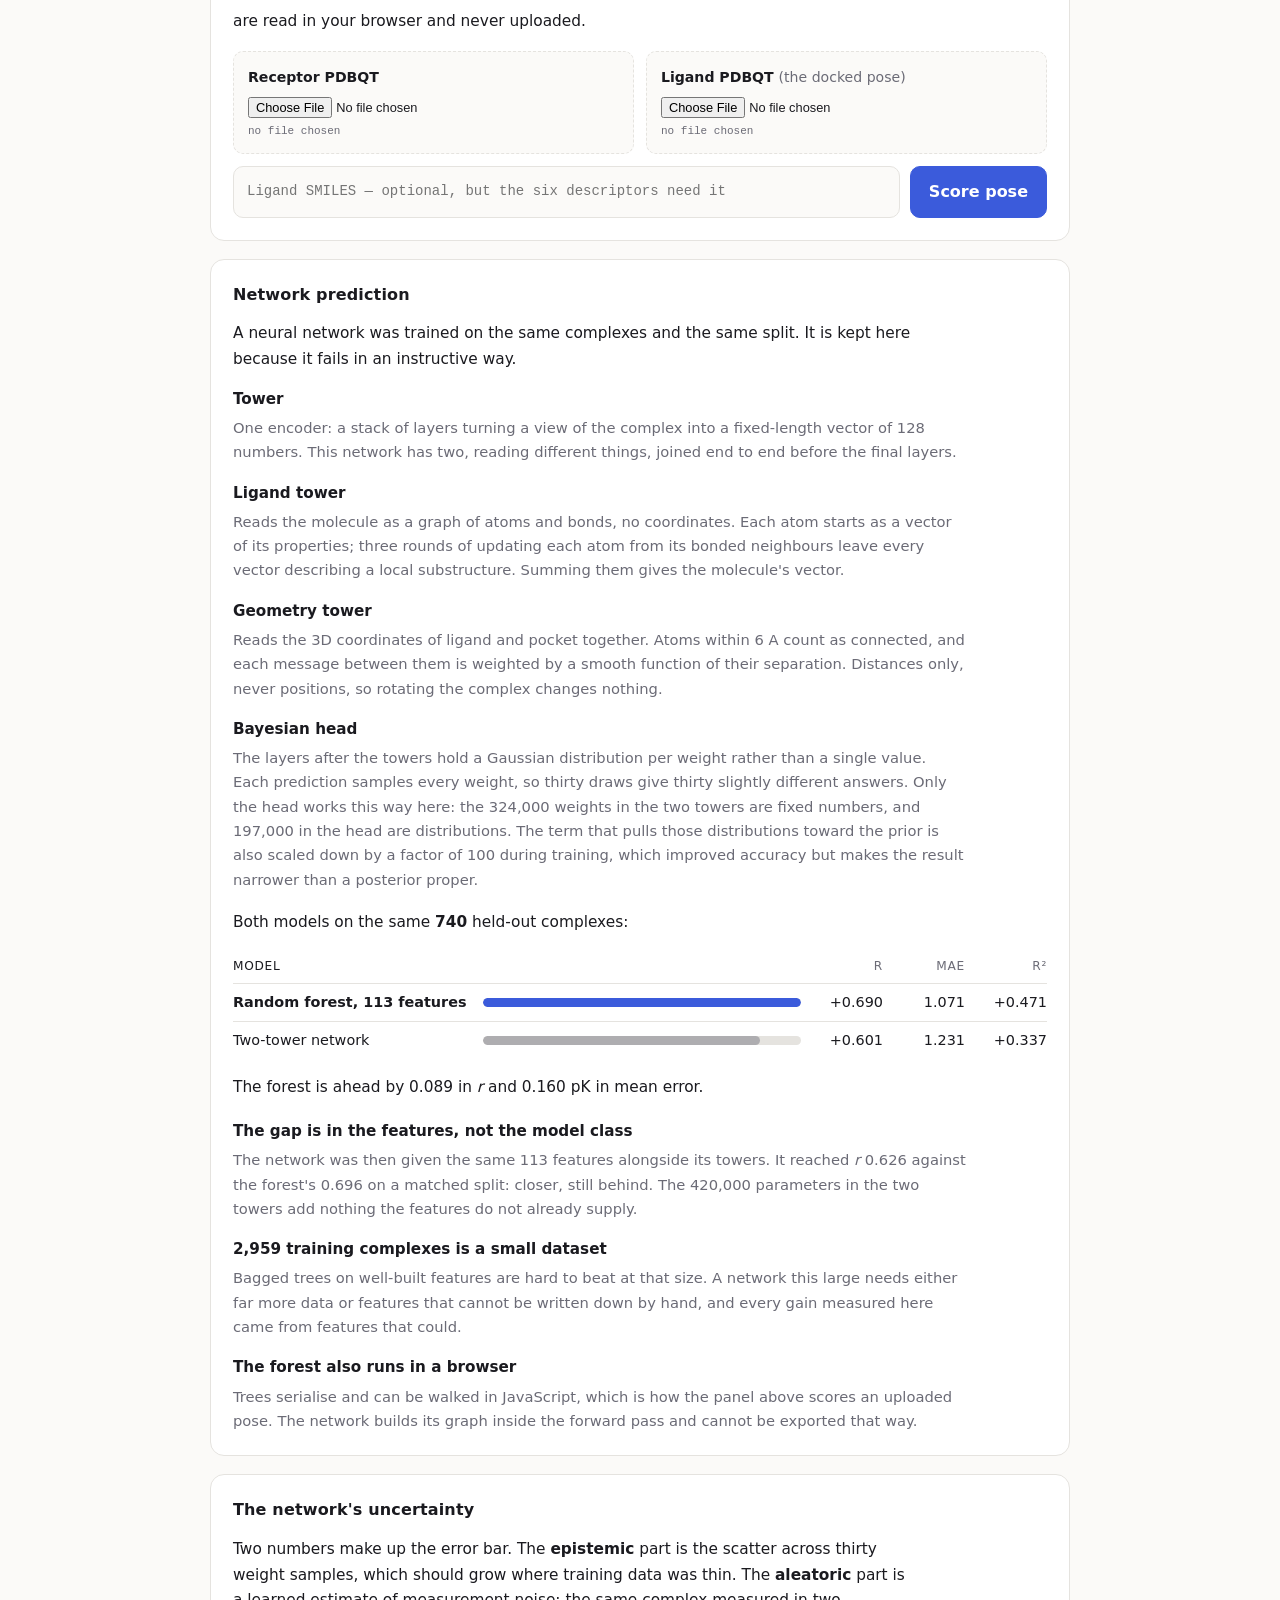
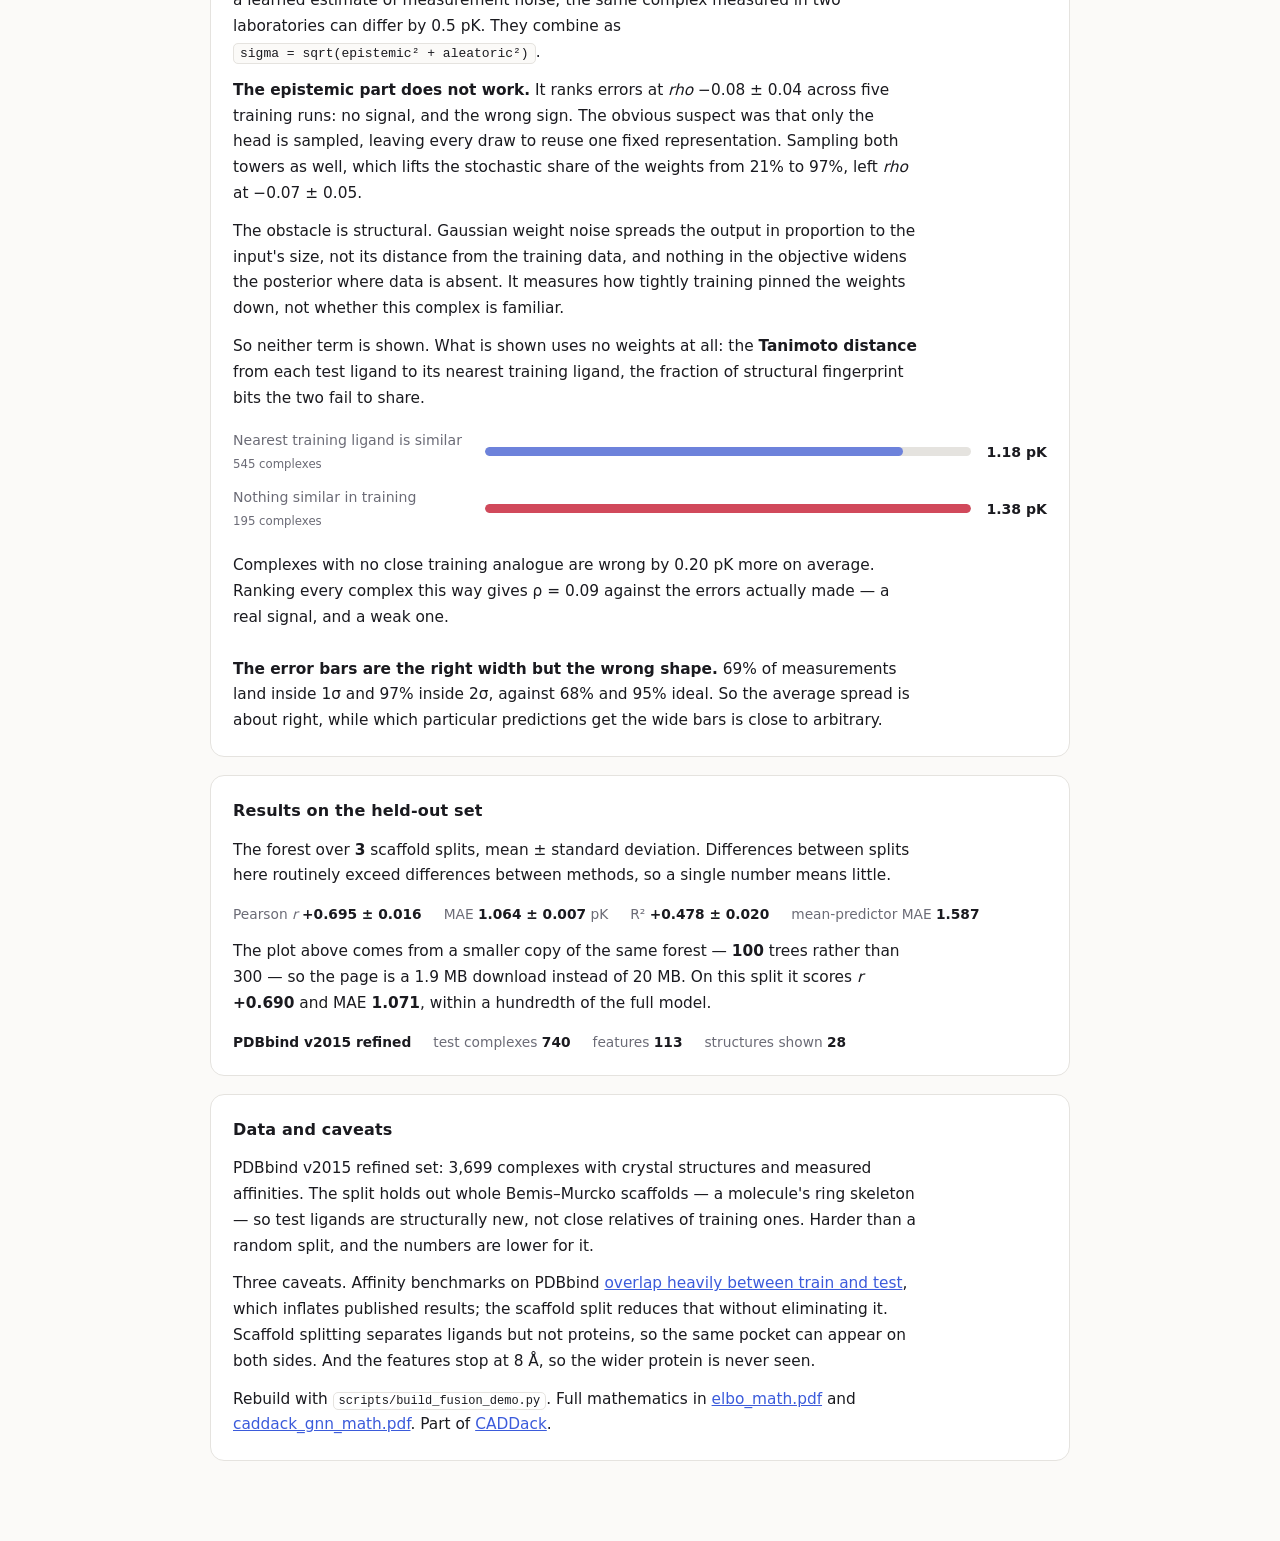
==== commit f9d1e5e1: "fix(docs): draw the pocket, show only the signal that works, define pK Three fixes to the affinity p" ====
--- a/docs/fusion.html
+++ b/docs/fusion.html
@@ -229,6 +229,19 @@
     <p class="body">All computed on 740 complexes held out of training.</p>
 
     <dl class="defs metrics">
+      <dt>pK <span class="unit">the thing being predicted</span></dt>
+      <dd>Binding strength is measured as a <strong>dissociation constant</strong>
+      <i>K</i><sub>d</sub>: the concentration of drug at which half the protein's binding
+      sites are occupied. A tight binder works at low concentration, so smaller means
+      better, and real values run from millimolar down to picomolar — nine orders of
+      magnitude. Taking the negative base-10 logarithm turns that into a comfortable
+      linear scale: <span class="eq">pK = &minus;log<sub>10</sub> <i>K</i><sub>d</sub></span>,
+      with <i>K</i><sub>d</sub> in moles per litre. Now <strong>bigger means
+      tighter</strong>, and <strong>each +1 is a tenfold improvement</strong>. 1 mM is pK 3,
+      1 µM is pK 6, 1 nM is pK 9. This dataset runs from about 2 to 12 and averages 6.3;
+      a marketed drug is usually 8 or better. The same arithmetic applies to the errors:
+      being off by 1.0 pK means being wrong about the concentration by a factor of 10.</dd>
+
       <dt>MAE <span class="unit">pK, lower better</span></dt>
       <dd>Average size of a miss. 1.07 means the typical prediction is off by a factor of
       about 12 in binding strength. Predicting the training mean scores 1.59.</dd>
@@ -407,35 +420,28 @@
 
   <section class="panel" id="uncertaintyPanel">
     <h2>The network's uncertainty</h2>
-    <p class="body">The network splits its uncertainty in two. The <strong>epistemic</strong>
-    part is the disagreement between its thirty weight samples: scatter means the training
-    data did not pin this prediction down, and more data should shrink it. The
-    <strong>aleatoric</strong> part is a separate output trained to predict measurement
-    noise, since these affinities come from different laboratories and the same complex
-    measured twice can differ by about 0.5 pK. They combine as
-    <span class="eq">sigma = sqrt(epistemic&sup2; + aleatoric&sup2;)</span>.</p>
-
-    <p class="body">The epistemic term does not work. It ranks errors at <i>rho</i>
-    &minus;0.08 &plusmn; 0.04 over five training runs: no useful signal, and the sign is the
-    wrong one. The suspected cause was that only the head is sampled, so every draw reuses one
-    fixed representation and an unfamiliar complex arrives looking ordinary. That was
-    tested directly. Giving both towers Gaussian weights too, which takes the sampled
-    share of the weights from 21% to 97%, left <i>rho</i> at &minus;0.07 &plusmn; 0.05
-    and changed nothing. It cost twice the parameters, so it is off by default.</p>
-
-    <p class="body">The reason is that weight noise is isotropic. Sampling a Gaussian
-    weight matrix spreads the output in proportion to the size of the input vector, not to
-    how far that input sits from anything seen in training, and nothing in the objective
-    rewards a wider posterior where data is absent. The method answers how tightly the
-    training set pinned the weights down; it was never built to answer whether this
-    particular complex resembles the training set.</p>
-
-    <p class="body">The signal that does point the right way uses no weights at all: the
-    Tanimoto distance from the test ligand to its nearest training ligand, at <i>rho</i>
-    +0.05 &plusmn; 0.04 over all ten runs. Weak, and still the better of the two.</p>
-
-    <p class="body">Each signal is ranked against the error it was computed alongside.
-    Higher is better; red points the wrong way.</p>
+    <p class="body">Two numbers make up the error bar. The <strong>epistemic</strong> part
+    is the scatter across thirty weight samples, which should grow where training data was
+    thin. The <strong>aleatoric</strong> part is a learned estimate of measurement noise;
+    the same complex measured in two laboratories can differ by 0.5&nbsp;pK. They combine
+    as <span class="eq">sigma = sqrt(epistemic&sup2; + aleatoric&sup2;)</span>.</p>
+
+    <p class="body"><strong>The epistemic part does not work.</strong> It ranks errors at
+    <i>rho</i> &minus;0.08 &plusmn; 0.04 across five training runs: no signal, and the
+    wrong sign. The obvious suspect was that only the head is sampled, leaving every draw
+    to reuse one fixed representation. Sampling both towers as well, which lifts the
+    stochastic share of the weights from 21% to 97%, left <i>rho</i> at
+    &minus;0.07 &plusmn; 0.05.</p>
+
+    <p class="body">The obstacle is structural. Gaussian weight noise spreads the output
+    in proportion to the input's size, not its distance from the training data, and
+    nothing in the objective widens the posterior where data is absent. It measures how
+    tightly training pinned the weights down, not whether this complex is familiar.</p>
+
+    <p class="body">So neither term is shown. What is shown uses no weights at all: the
+    <strong>Tanimoto distance</strong> from each test ligand to its nearest training
+    ligand, the fraction of structural fingerprint bits the two fail to share.</p>
+
     <div id="signals"></div>
     <p class="body" id="uncertaintyVerdict" style="margin-top:16px"></p>
   </section>
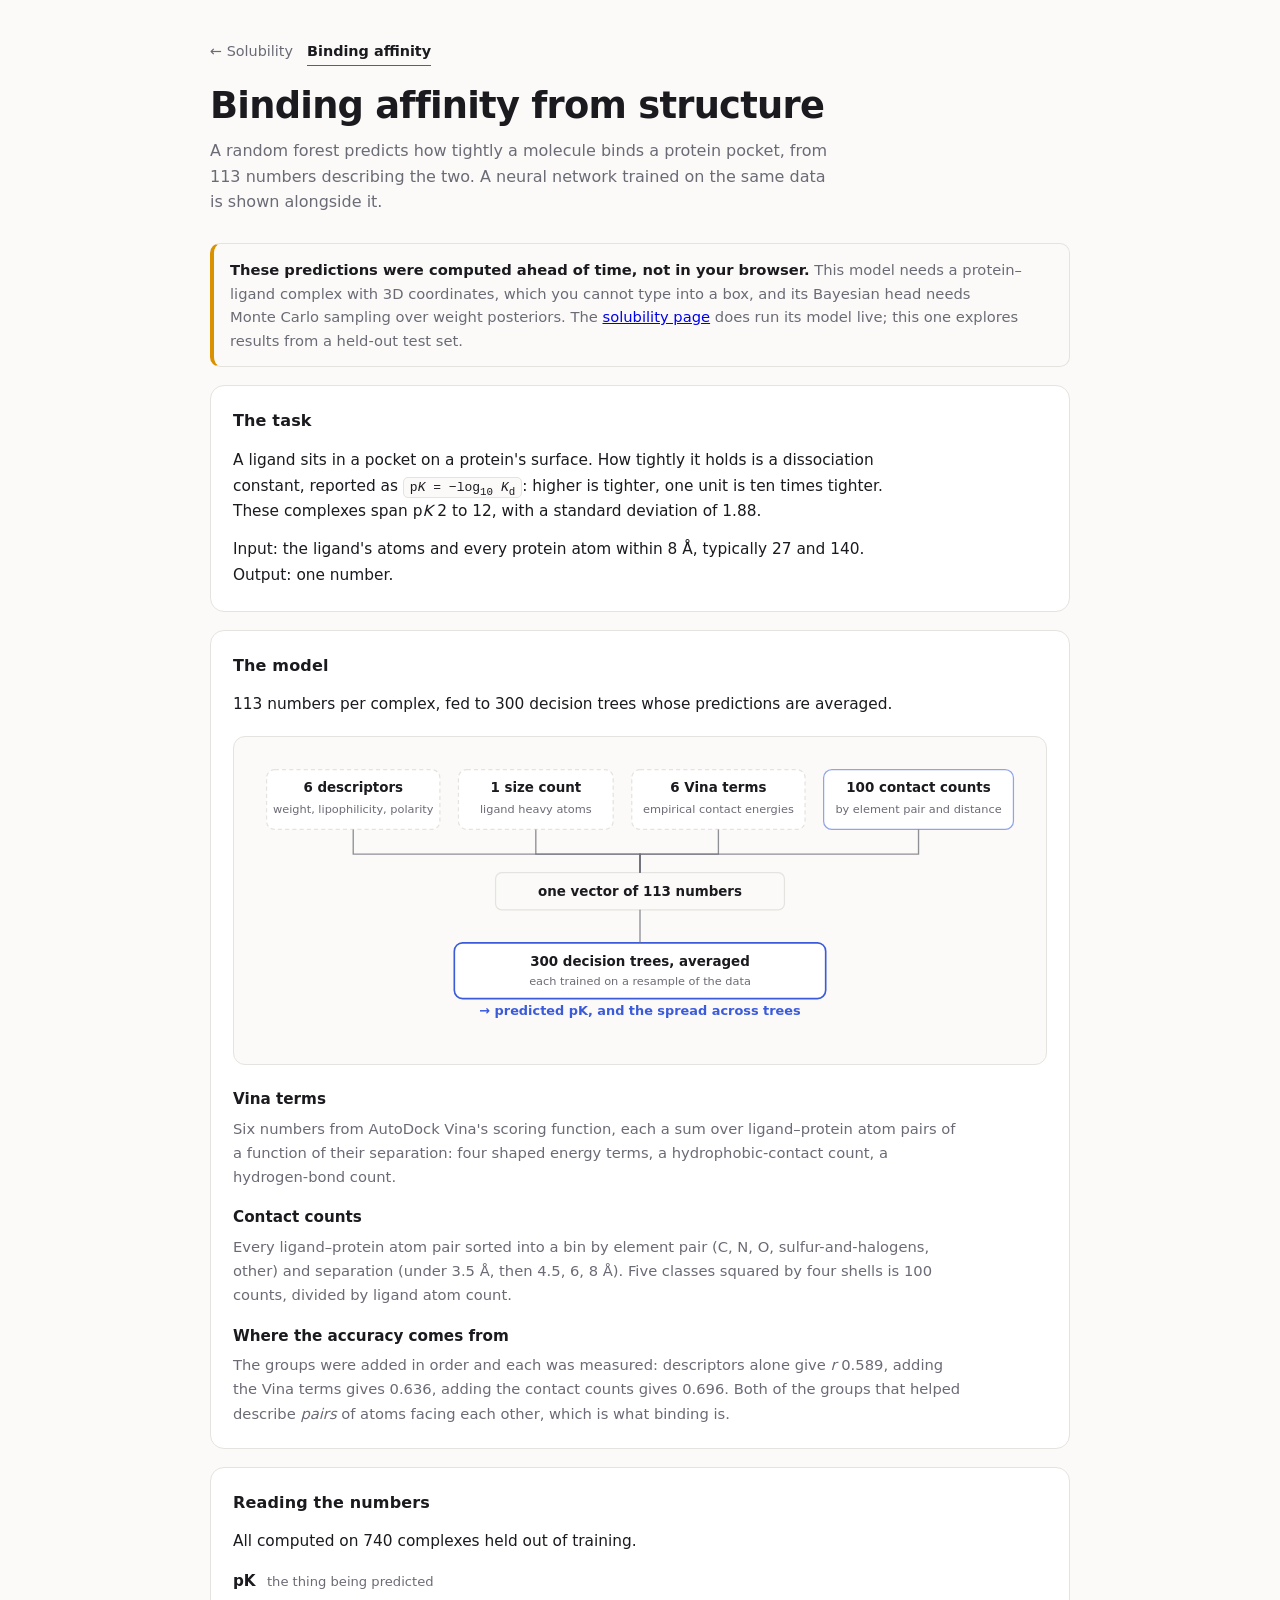
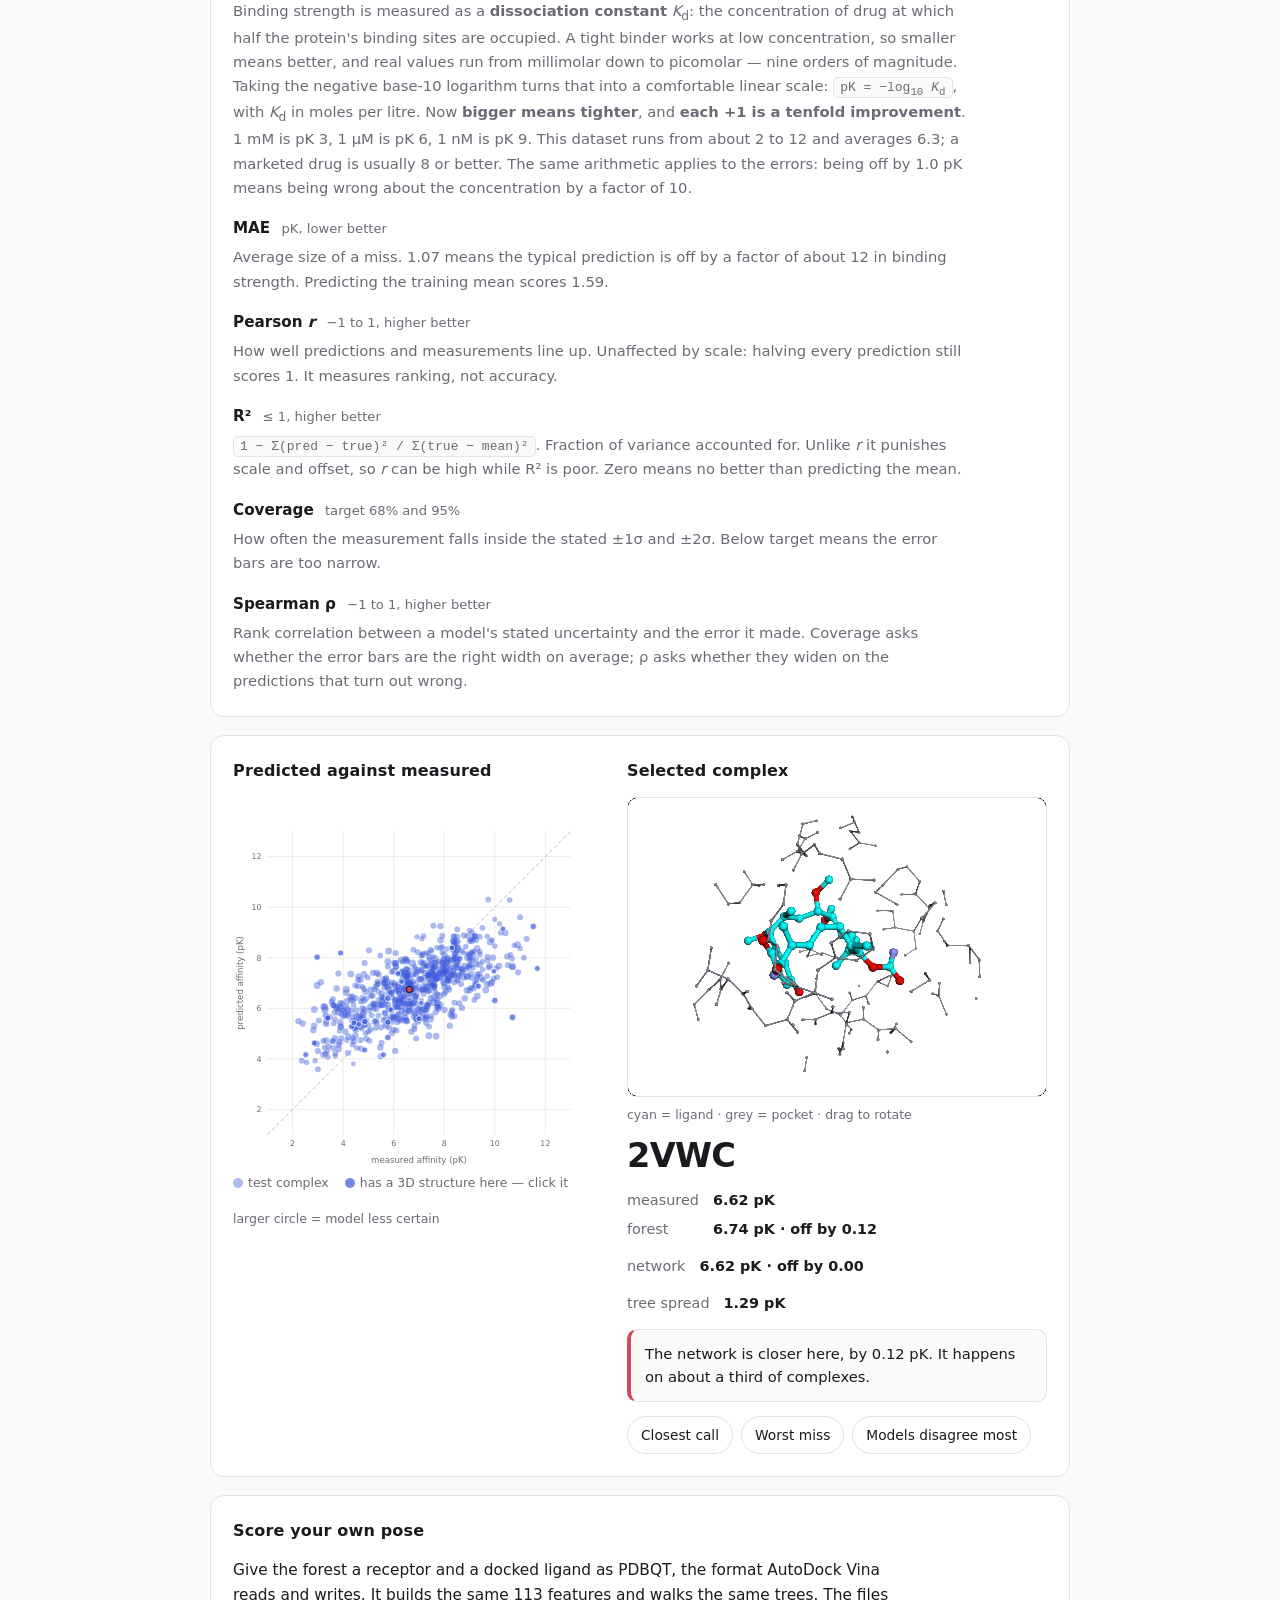
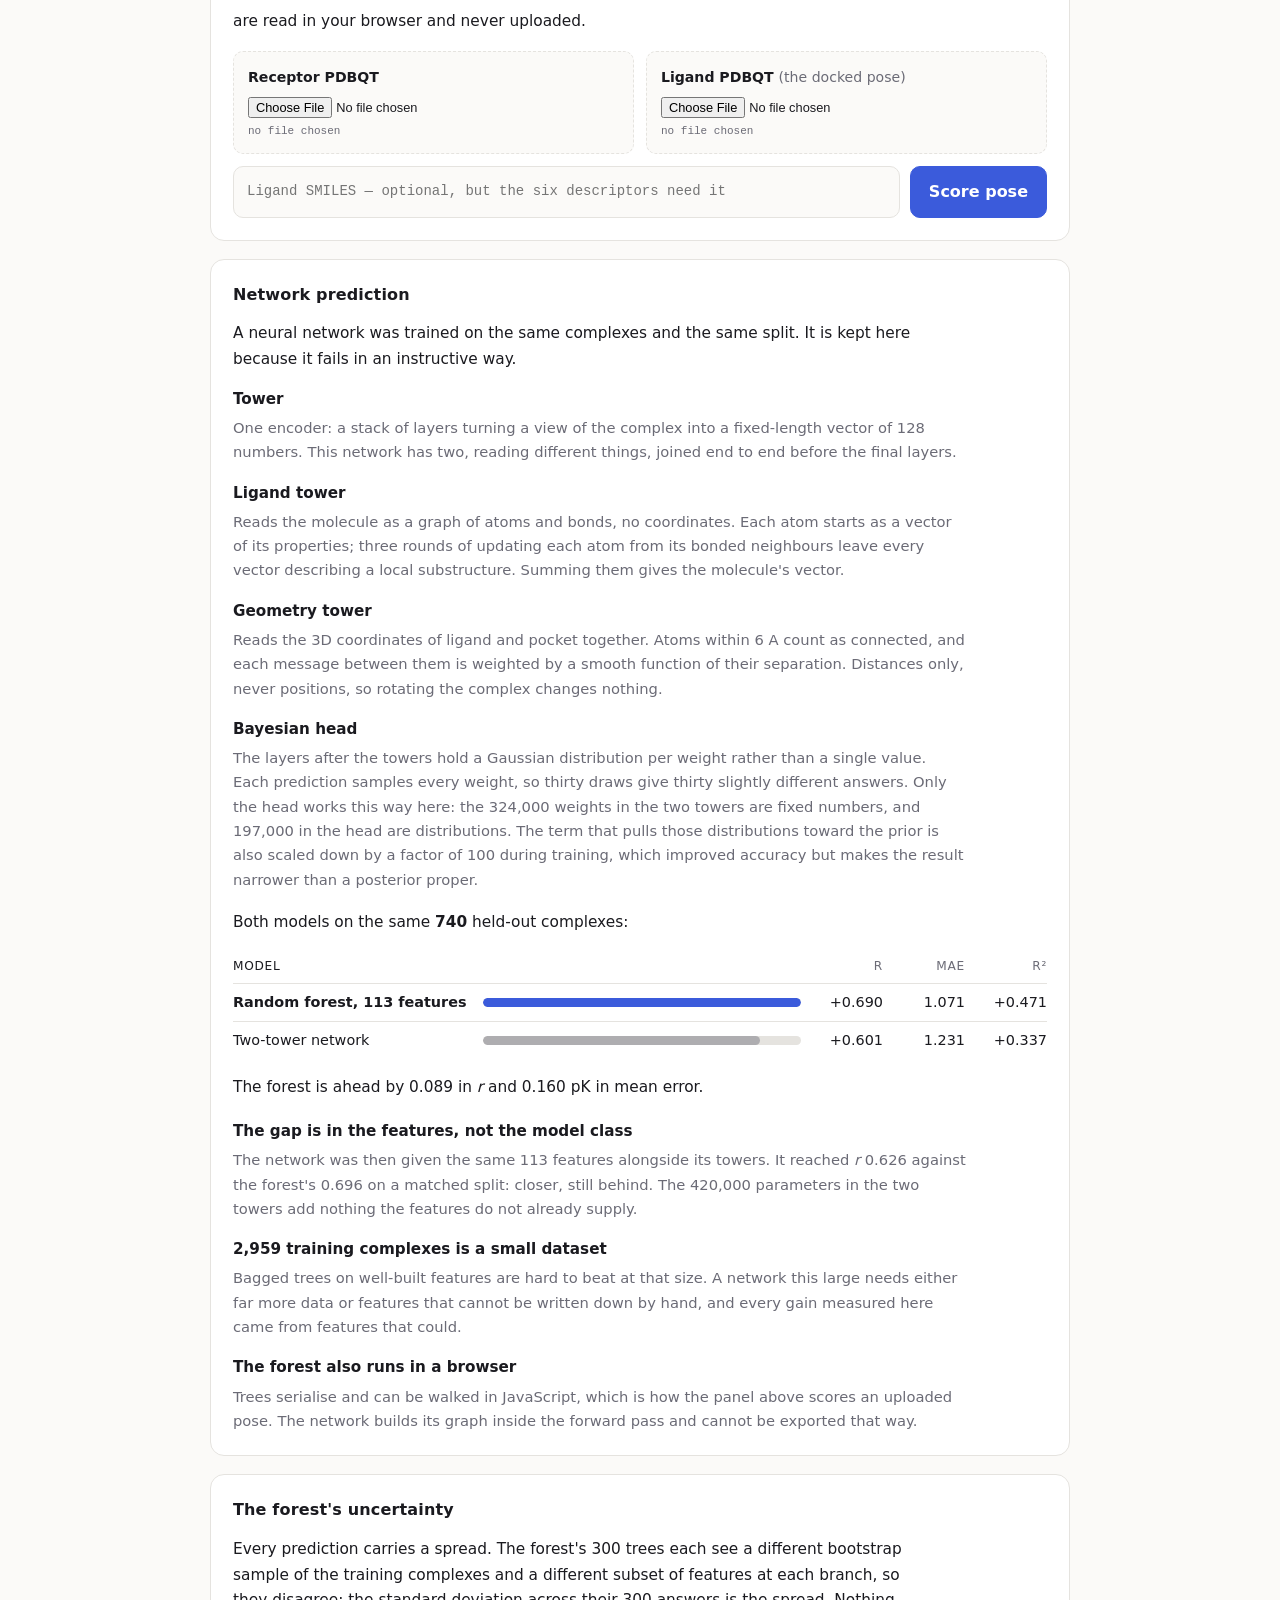
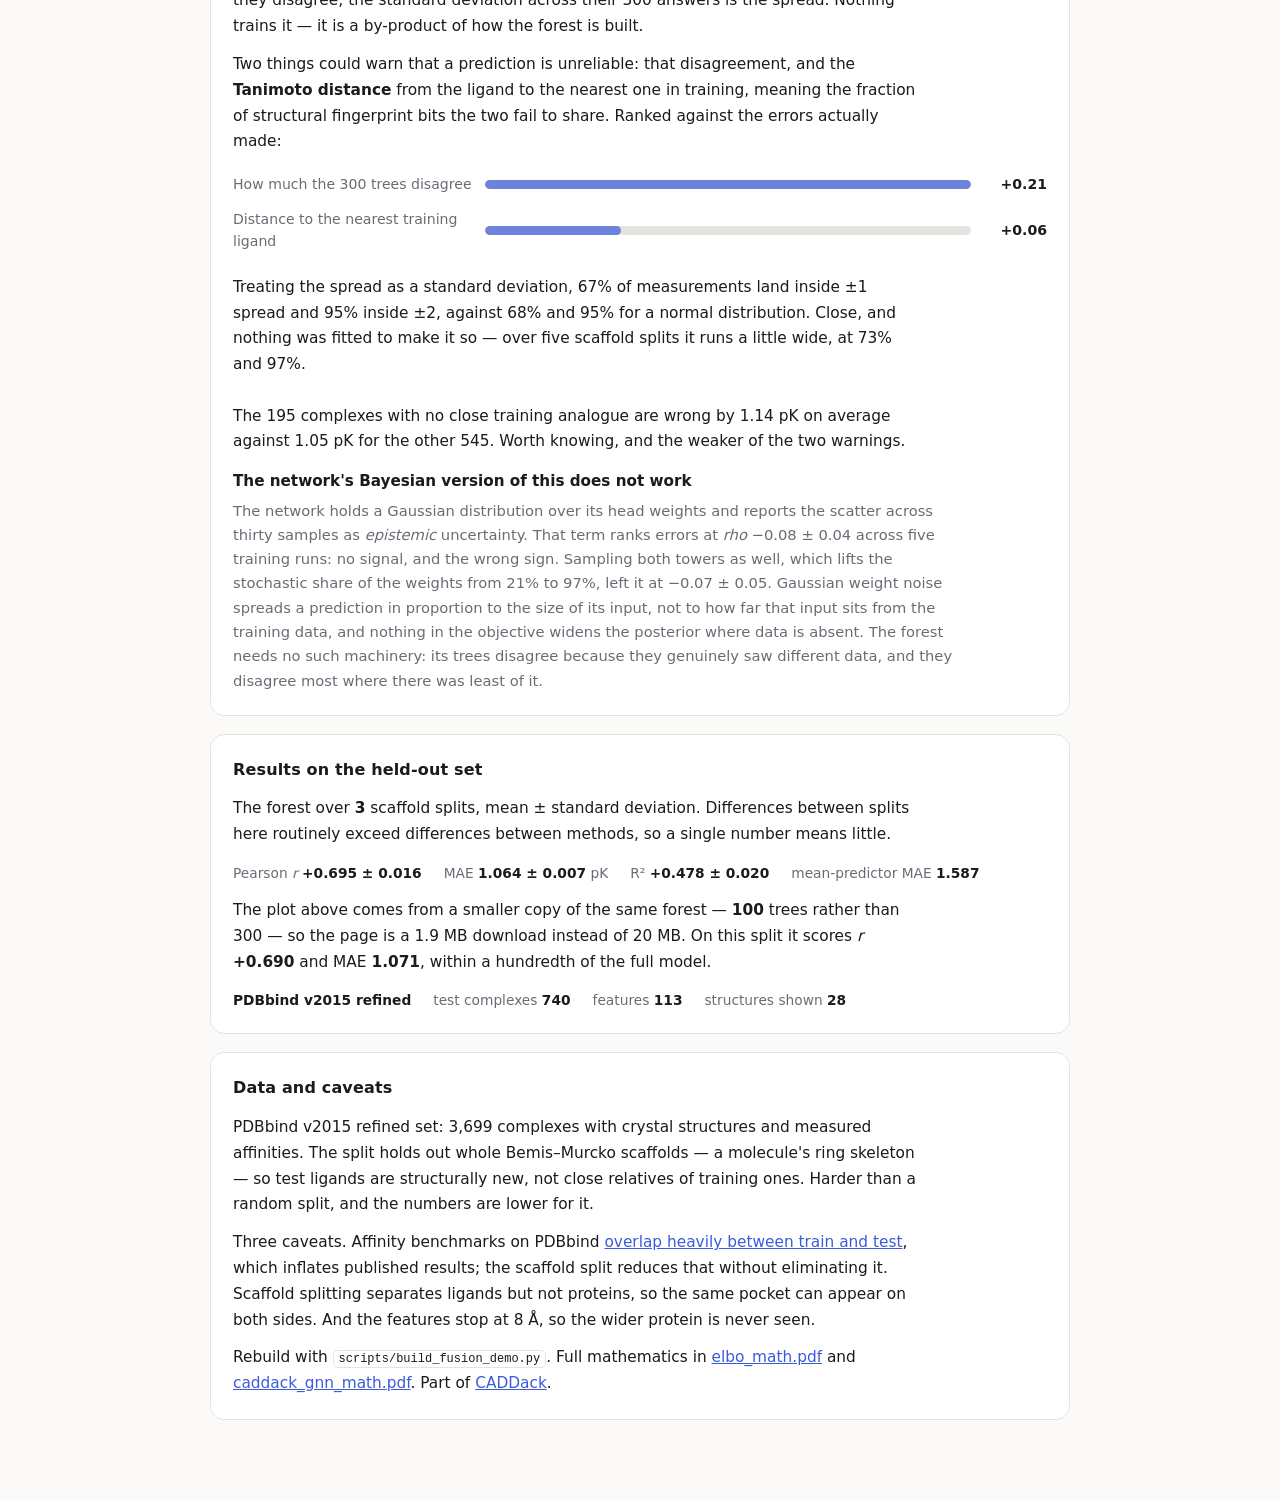
==== commit 65b4971b: "feat(docs): uncertainty panel describes the forest, whose tree spread works The panel characterised " ====
--- a/docs/fusion.html
+++ b/docs/fusion.html
@@ -419,31 +419,34 @@
   </section>
 
   <section class="panel" id="uncertaintyPanel">
-    <h2>The network's uncertainty</h2>
-    <p class="body">Two numbers make up the error bar. The <strong>epistemic</strong> part
-    is the scatter across thirty weight samples, which should grow where training data was
-    thin. The <strong>aleatoric</strong> part is a learned estimate of measurement noise;
-    the same complex measured in two laboratories can differ by 0.5&nbsp;pK. They combine
-    as <span class="eq">sigma = sqrt(epistemic&sup2; + aleatoric&sup2;)</span>.</p>
-
-    <p class="body"><strong>The epistemic part does not work.</strong> It ranks errors at
-    <i>rho</i> &minus;0.08 &plusmn; 0.04 across five training runs: no signal, and the
-    wrong sign. The obvious suspect was that only the head is sampled, leaving every draw
-    to reuse one fixed representation. Sampling both towers as well, which lifts the
-    stochastic share of the weights from 21% to 97%, left <i>rho</i> at
-    &minus;0.07 &plusmn; 0.05.</p>
-
-    <p class="body">The obstacle is structural. Gaussian weight noise spreads the output
-    in proportion to the input's size, not its distance from the training data, and
-    nothing in the objective widens the posterior where data is absent. It measures how
-    tightly training pinned the weights down, not whether this complex is familiar.</p>
-
-    <p class="body">So neither term is shown. What is shown uses no weights at all: the
-    <strong>Tanimoto distance</strong> from each test ligand to its nearest training
-    ligand, the fraction of structural fingerprint bits the two fail to share.</p>
+    <h2>The forest's uncertainty</h2>
+    <p class="body">Every prediction carries a spread. The forest's 300 trees each see a
+    different bootstrap sample of the training complexes and a different subset of
+    features at each branch, so they disagree; the standard deviation across their 300
+    answers is the spread. Nothing trains it — it is a by-product of how the forest is
+    built.</p>
+
+    <p class="body">Two things could warn that a prediction is unreliable: that
+    disagreement, and the <strong>Tanimoto distance</strong> from the ligand to the
+    nearest one in training, meaning the fraction of structural fingerprint bits the two
+    fail to share. Ranked against the errors actually made:</p>
 
     <div id="signals"></div>
     <p class="body" id="uncertaintyVerdict" style="margin-top:16px"></p>
+
+    <dl class="defs">
+      <dt>The network's Bayesian version of this does not work</dt>
+      <dd>The network holds a Gaussian distribution over its head weights and reports the
+      scatter across thirty samples as <em>epistemic</em> uncertainty. That term ranks
+      errors at <i>rho</i> &minus;0.08 &plusmn; 0.04 across five training runs: no signal,
+      and the wrong sign. Sampling both towers as well, which lifts the stochastic share
+      of the weights from 21% to 97%, left it at &minus;0.07 &plusmn; 0.05. Gaussian
+      weight noise spreads a prediction in proportion to the size of its input, not to how
+      far that input sits from the training data, and nothing in the objective widens the
+      posterior where data is absent. The forest needs no such machinery: its trees
+      disagree because they genuinely saw different data, and they disagree most where
+      there was least of it.</dd>
+    </dl>
   </section>
 
   <section class="panel">
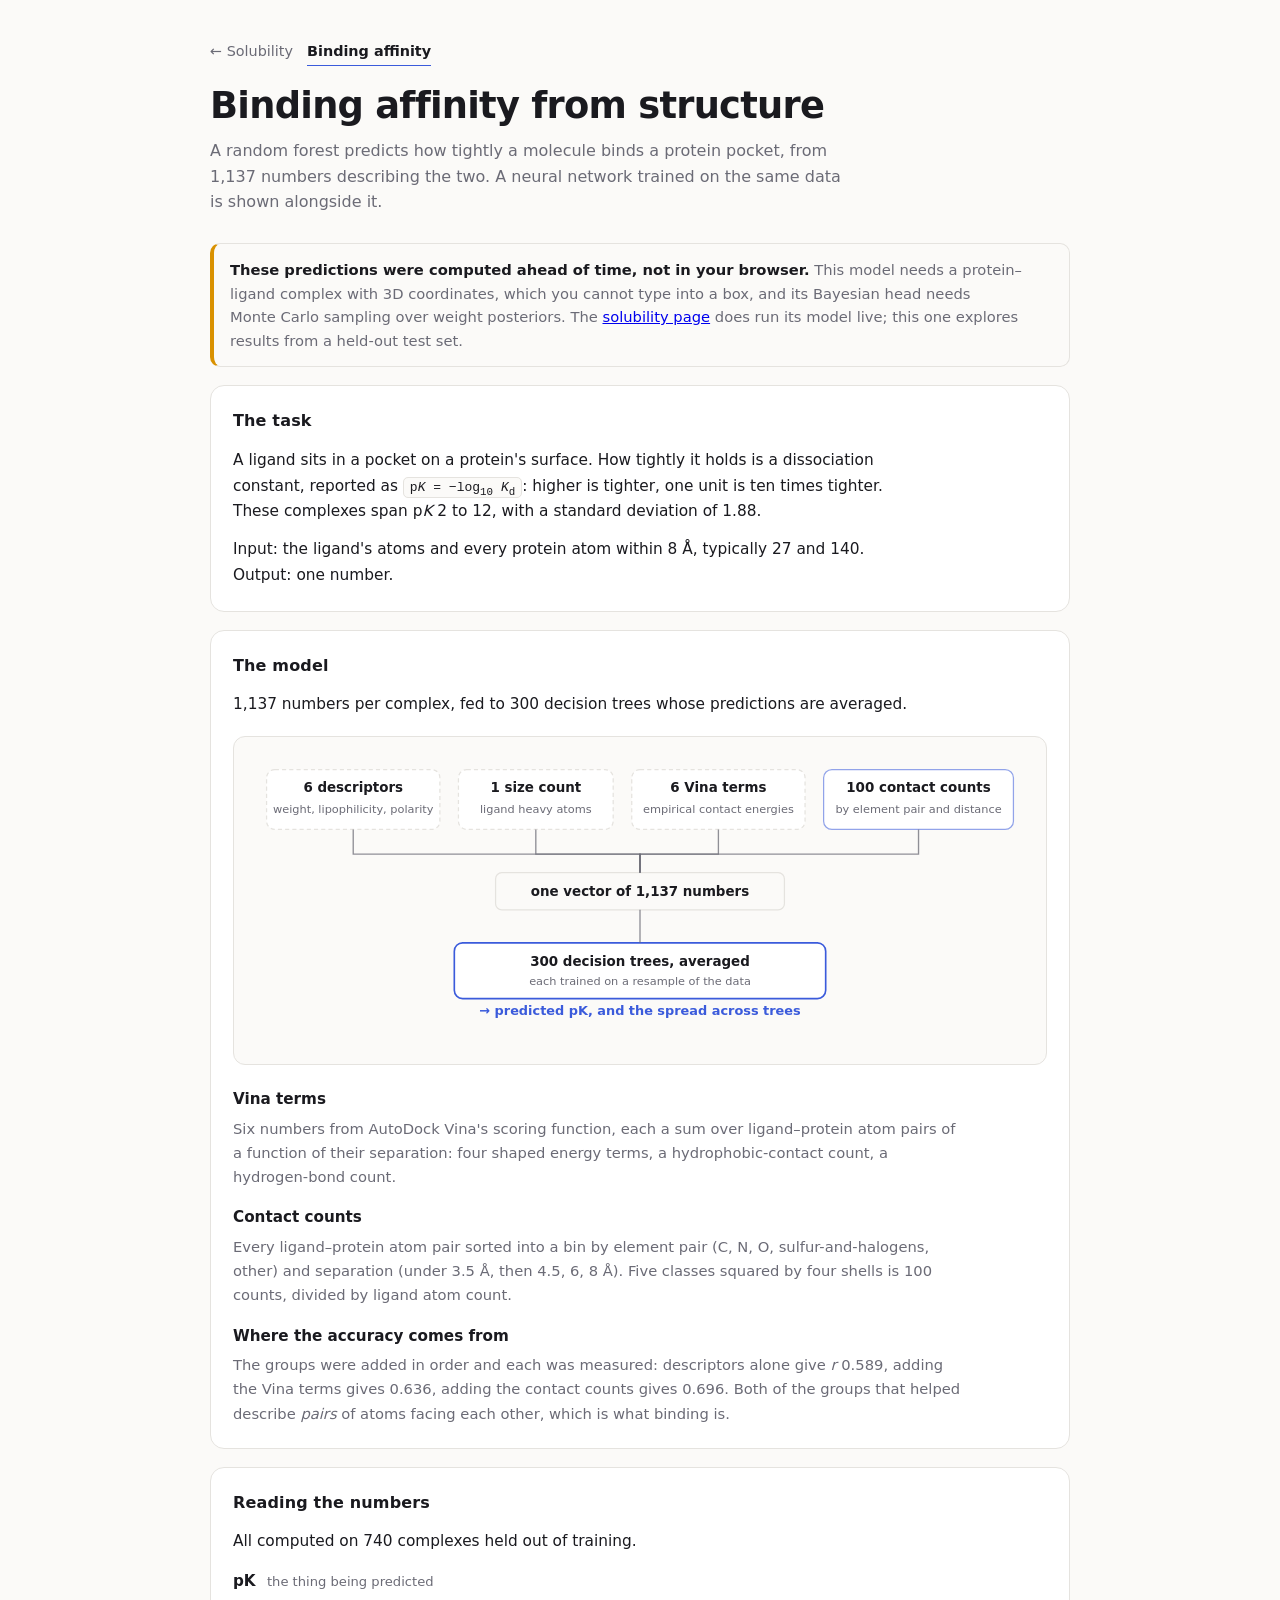
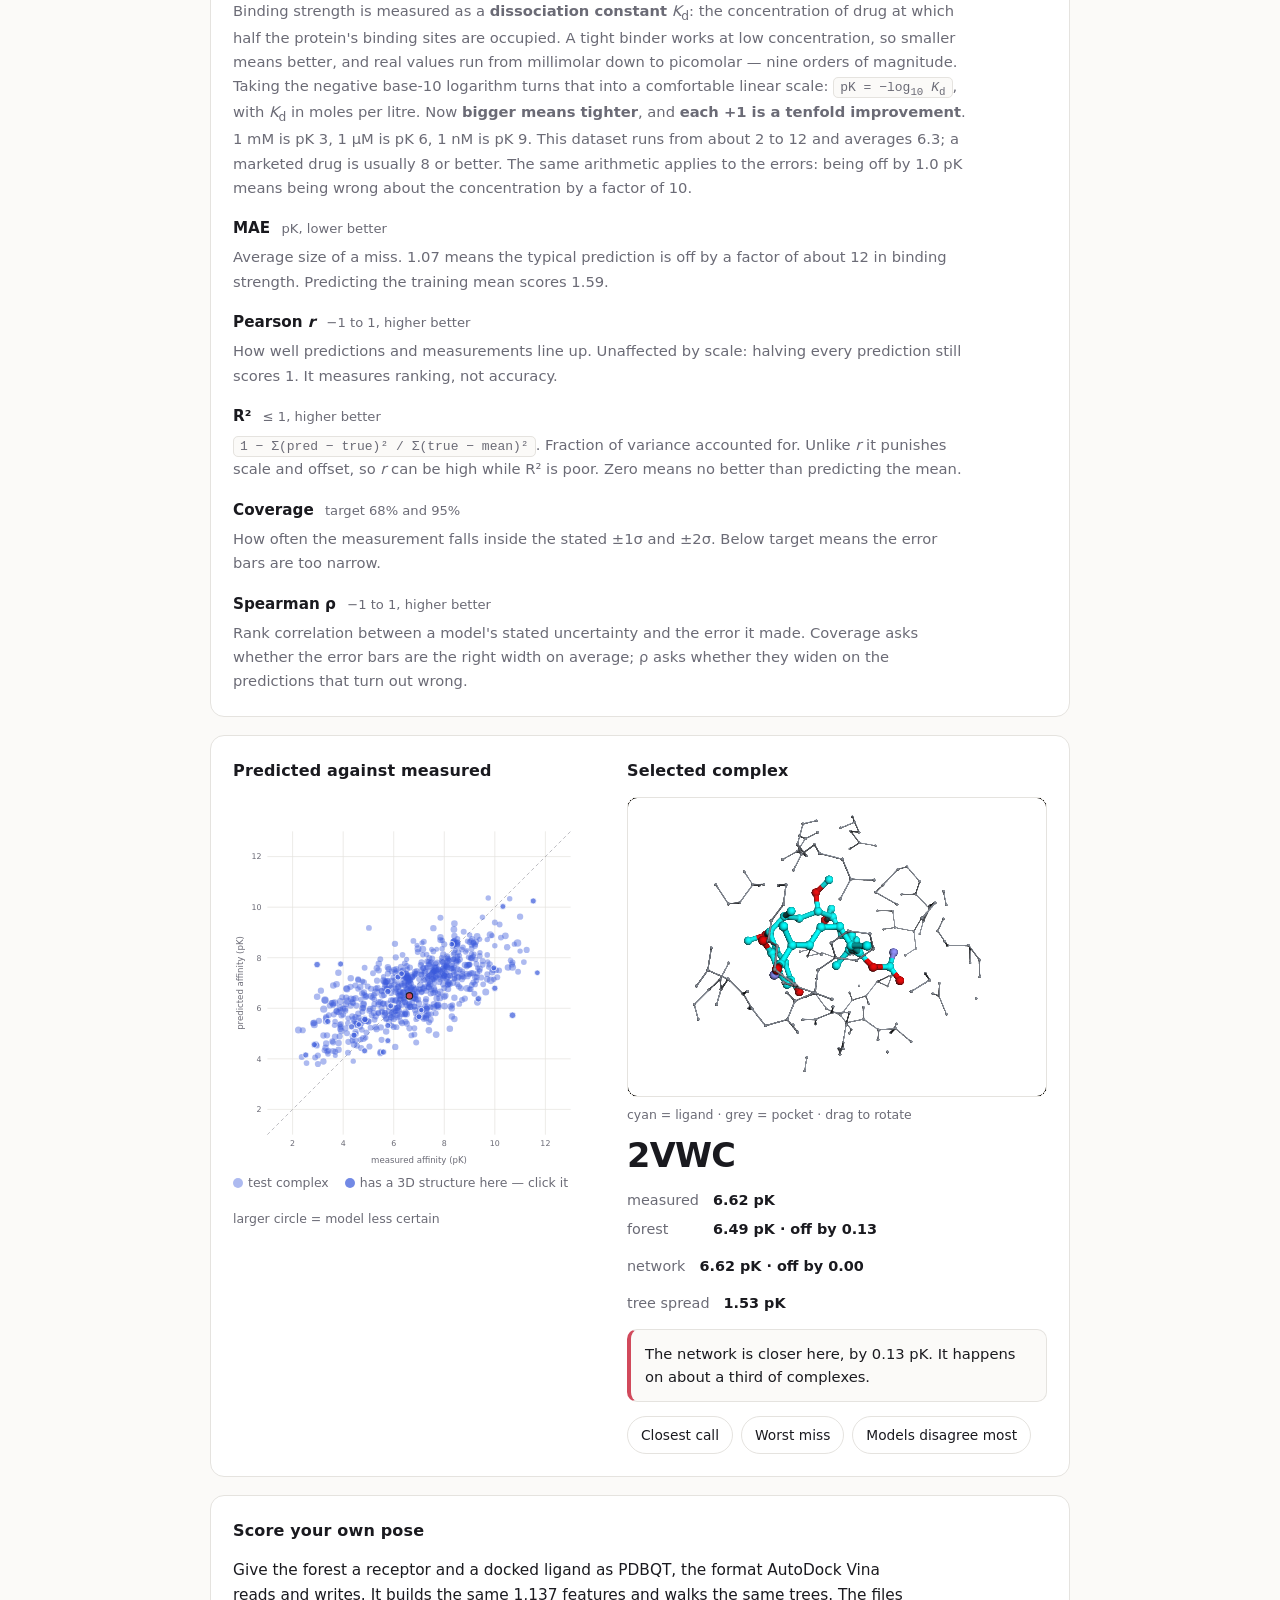
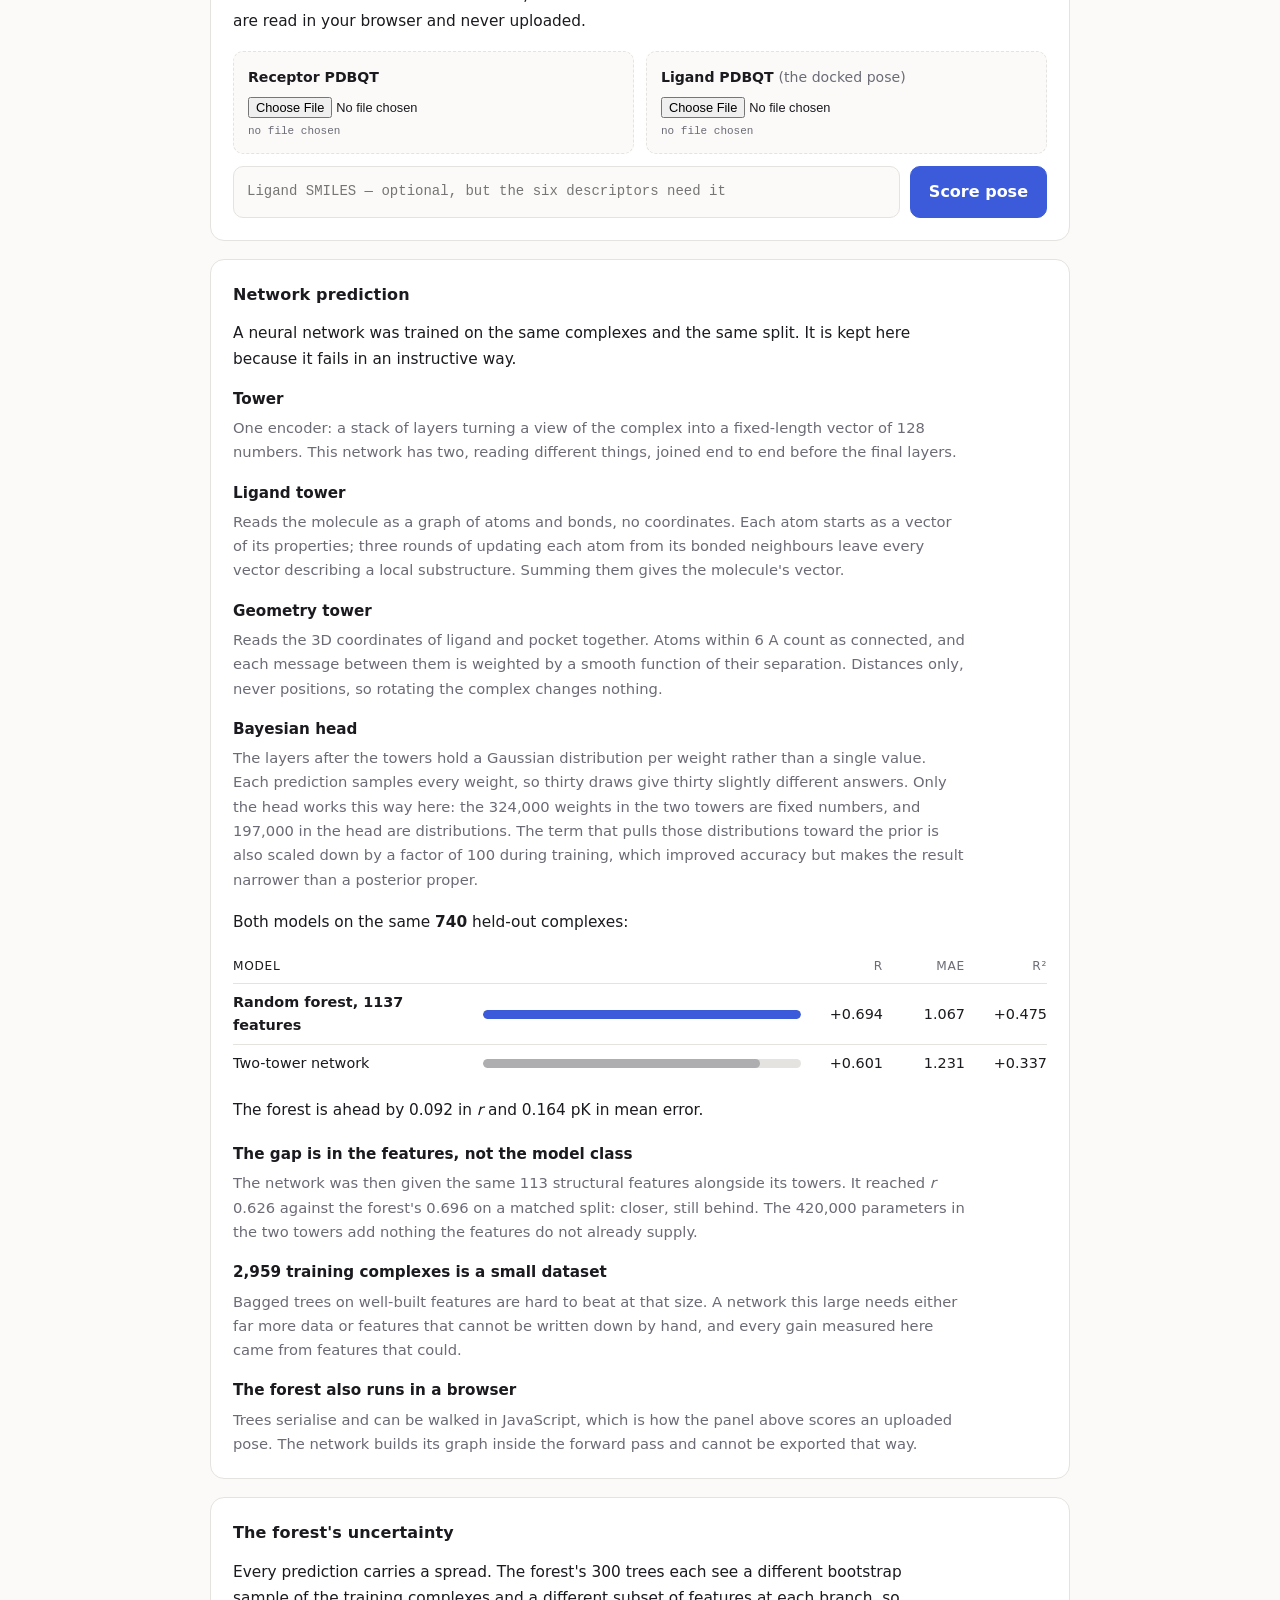
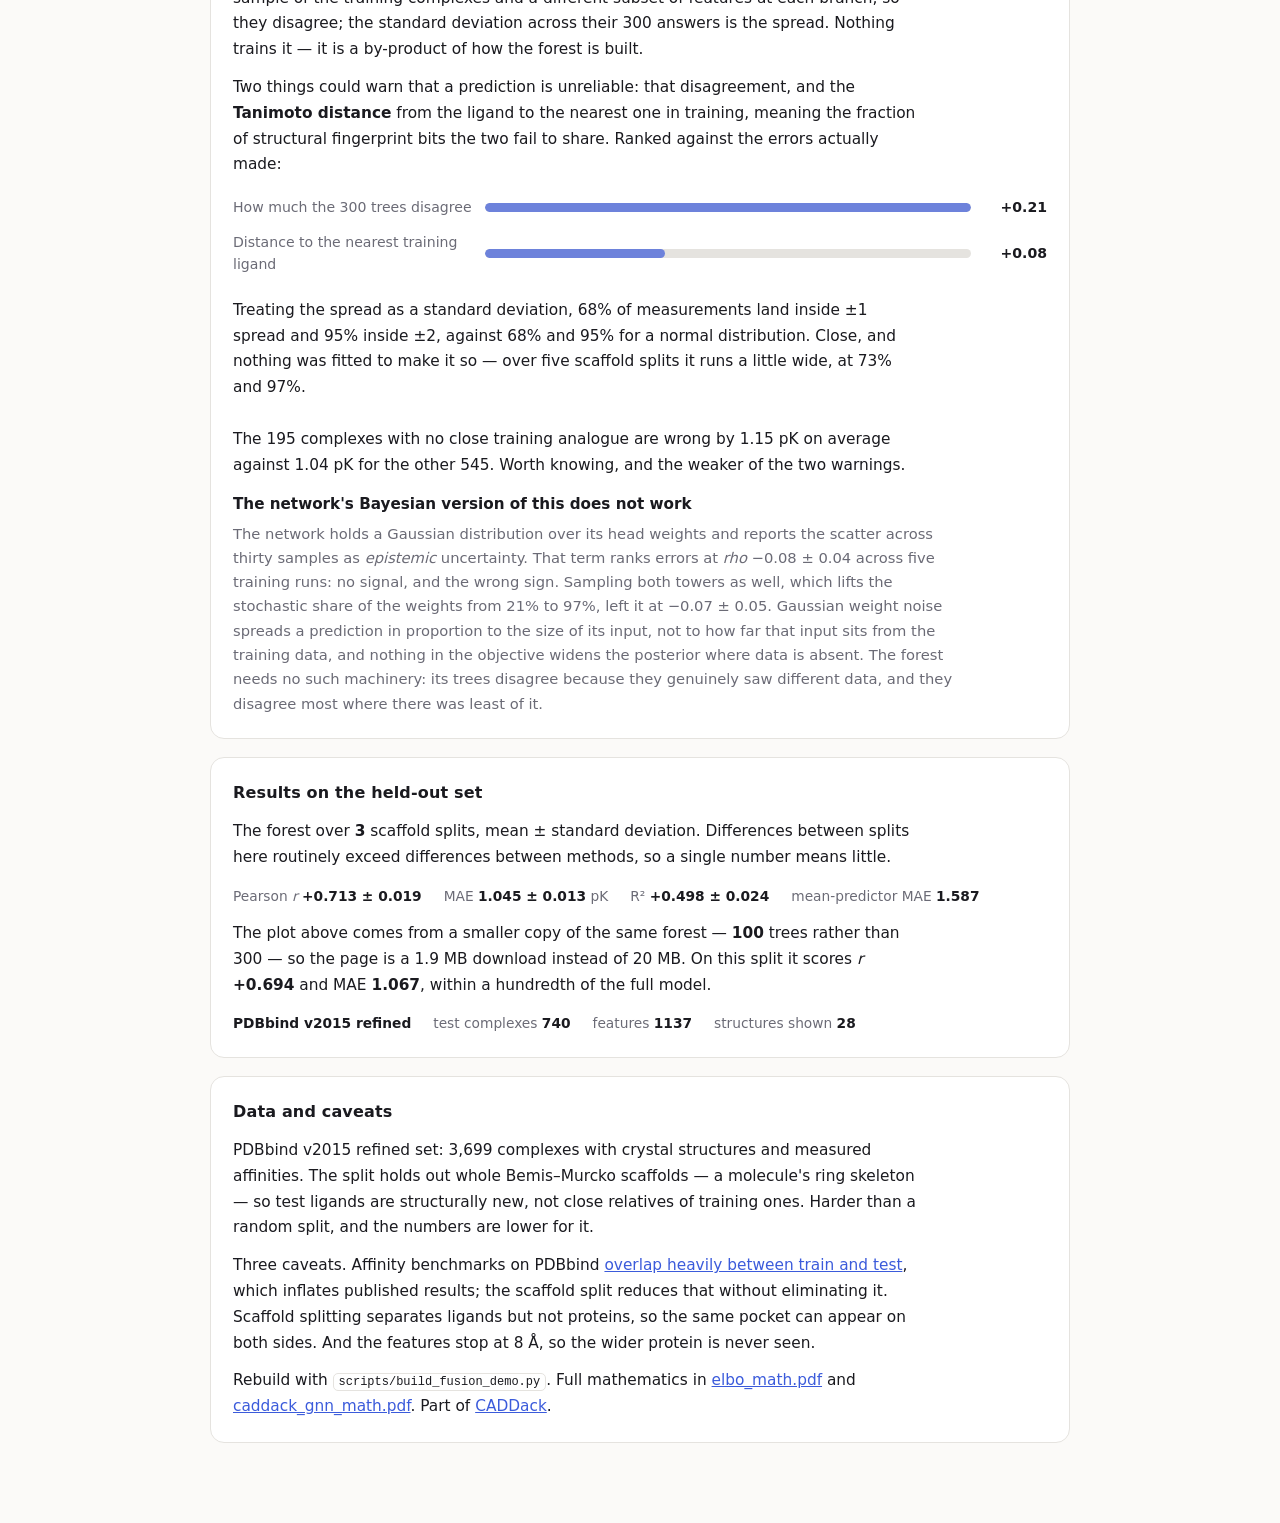
==== commit d07ef51f: "feat: give the affinity forest the similarity page's fingerprints The contact counts describe the in" ====
--- a/docs/fusion.html
+++ b/docs/fusion.html
@@ -4,7 +4,7 @@
 <meta charset="utf-8">
 <meta name="viewport" content="width=device-width, initial-scale=1">
 <title>Binding affinity from structure — CADDack</title>
-<meta name="description" content="A random forest predicts protein-ligand binding affinity from 113 structural features, compared against a neural network on the same data.">
+<meta name="description" content="A random forest predicts protein-ligand binding affinity from 1,137 features describing the interface and the ligand, compared against a neural network on the same data.">
 <link rel="stylesheet" href="style.css">
 <style>
 .nav{display:flex;gap:14px;align-items:center;margin-bottom:18px;font-size:.9rem}
@@ -139,7 +139,7 @@
 <header>
   <h1>Binding affinity from structure</h1>
   <p class="sub">A random forest predicts how tightly a molecule binds a protein pocket,
-  from 113 numbers describing the two. A neural network trained on the same data is shown
+  from 1,137 numbers describing the two. A neural network trained on the same data is shown
   alongside it.</p>
 </header>
 
@@ -167,7 +167,7 @@
 
   <section class="panel">
     <h2>The model</h2>
-    <p class="body">113 numbers per complex, fed to 300 decision trees whose predictions
+    <p class="body">1,137 numbers per complex, fed to 300 decision trees whose predictions
     are averaged.</p>
 
     <div class="schematic">
@@ -190,7 +190,7 @@
         <text class="s" x="650" y="60">by element pair and distance</text>
 
         <rect class="box vec" x="240" y="118" width="280" height="36" rx="6"/>
-        <text class="t" x="380" y="141">one vector of 113 numbers</text>
+        <text class="t" x="380" y="141">one vector of 1,137 numbers</text>
 
         <rect class="box head" x="200" y="186" width="360" height="54" rx="8"/>
         <text class="t" x="380" y="208">300 decision trees, averaged</text>
@@ -314,7 +314,7 @@
   <section class="panel" id="dockPanel">
     <h2>Score your own pose</h2>
     <p class="body">Give the forest a receptor and a docked ligand as PDBQT, the format
-    AutoDock Vina reads and writes. It builds the same 113 features and walks the same
+    AutoDock Vina reads and writes. It builds the same 1,137 features and walks the same
     trees. The files are read in your browser and never uploaded.</p>
 
     <div class="dockform">
@@ -401,7 +401,7 @@
 
     <dl class="defs" style="margin-top:18px">
       <dt>The gap is in the features, not the model class</dt>
-      <dd>The network was then given the same 113 features alongside its towers. It reached
+      <dd>The network was then given the same 113 structural features alongside its towers. It reached
       <i>r</i> 0.626 against the forest's 0.696 on a matched split: closer, still behind.
       The 420,000 parameters in the two towers add nothing the features do not already
       supply.</dd>
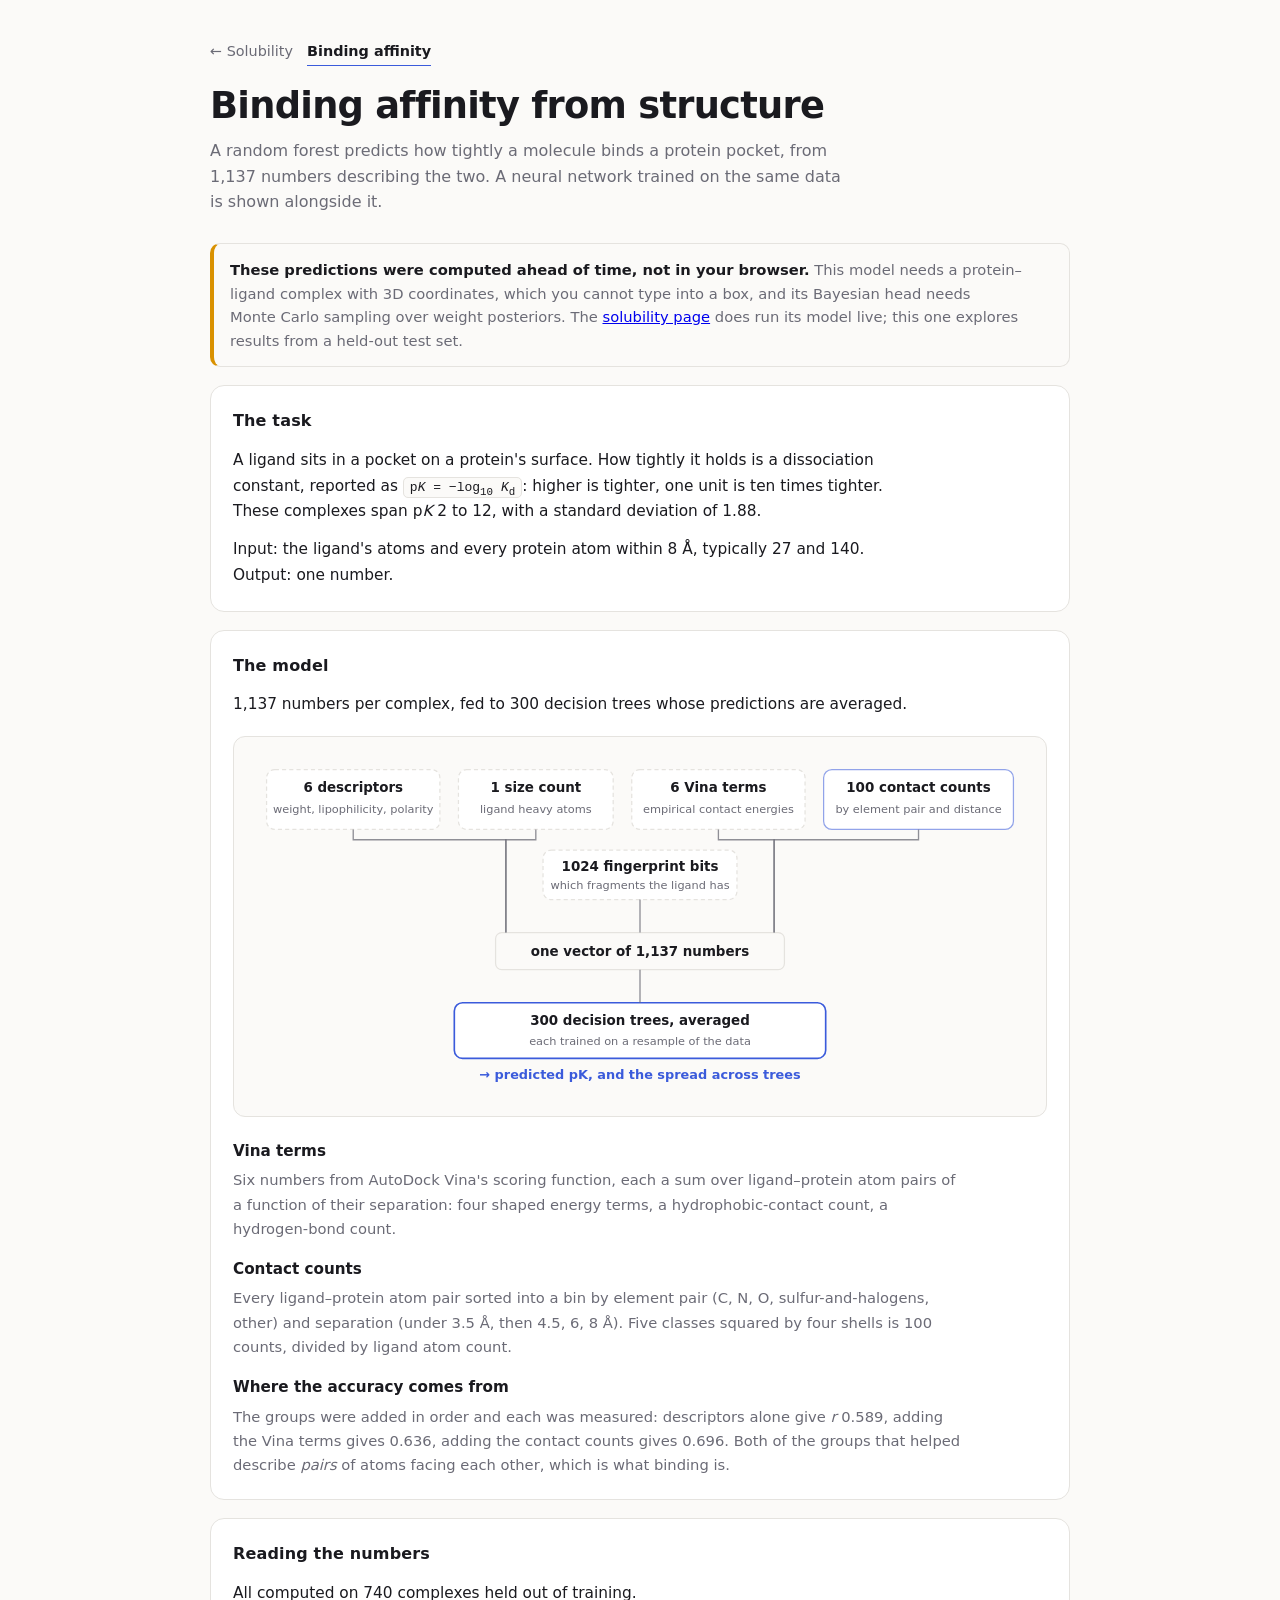
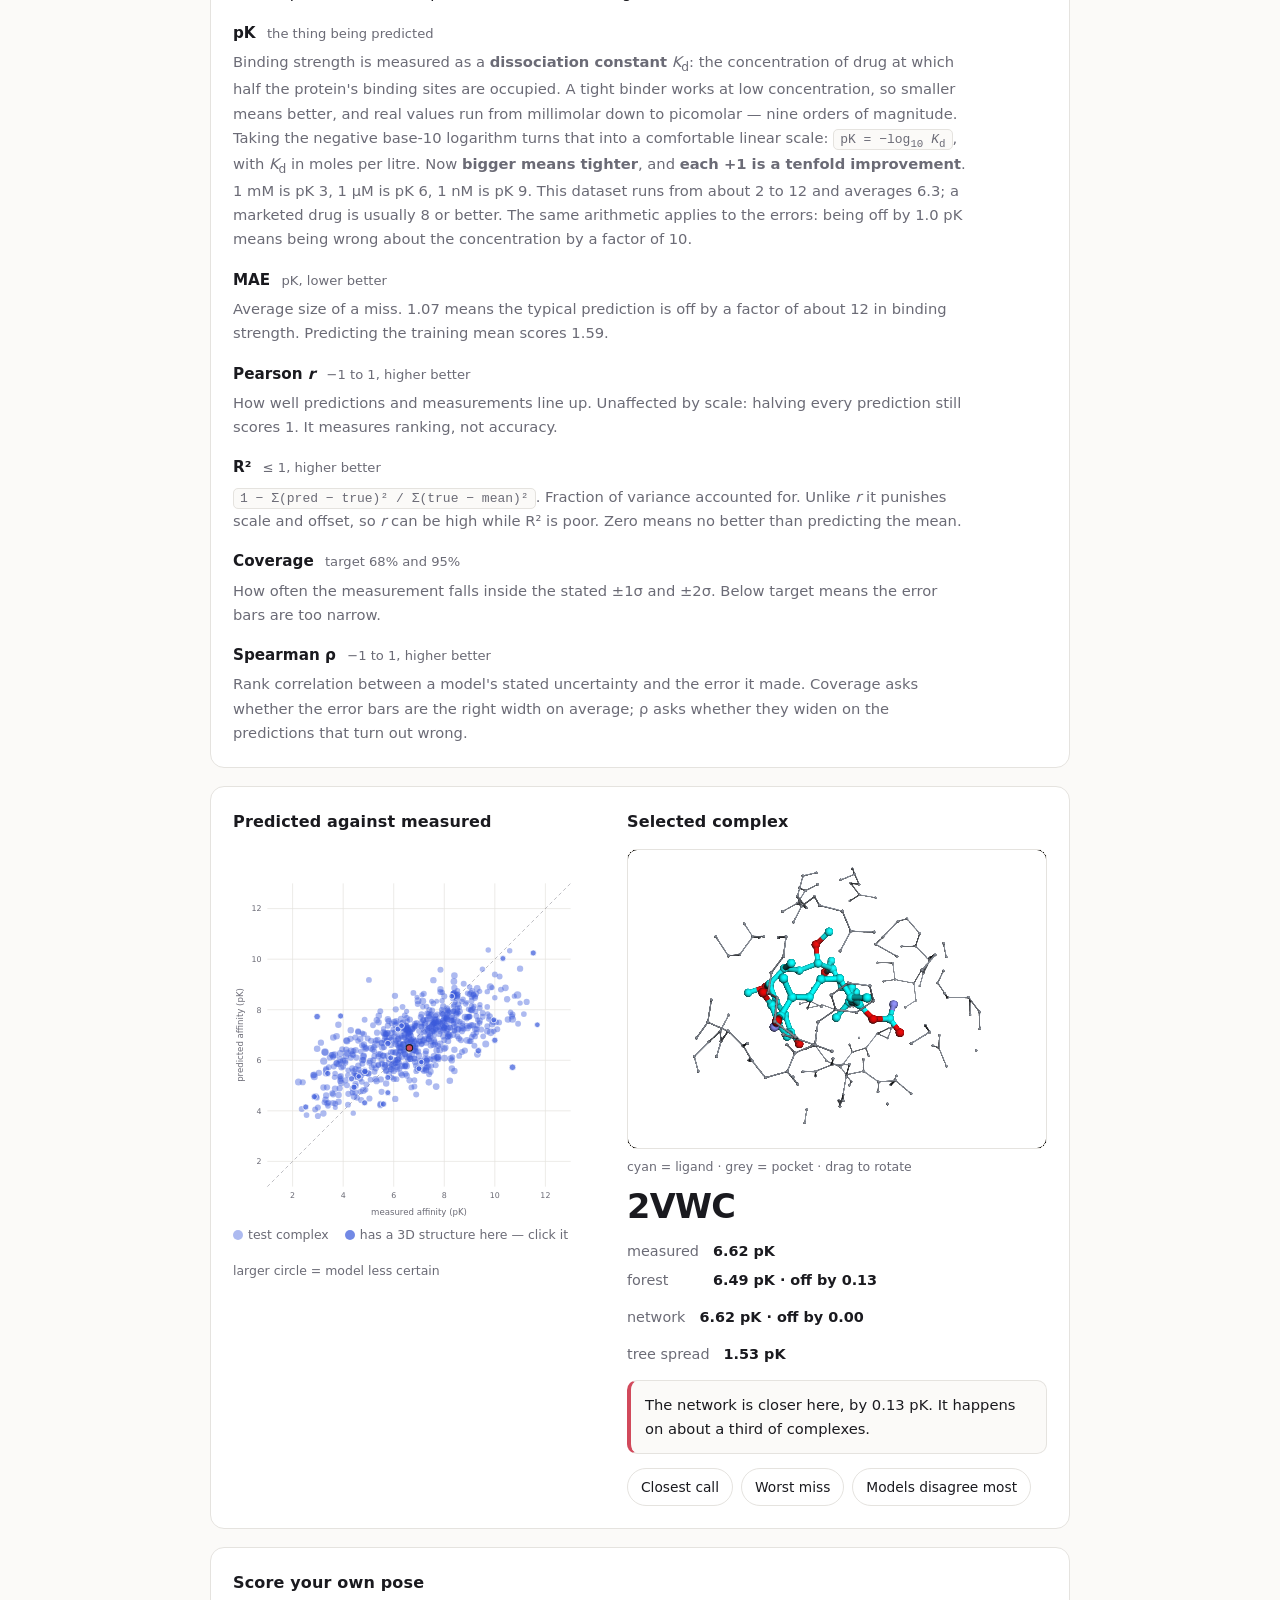
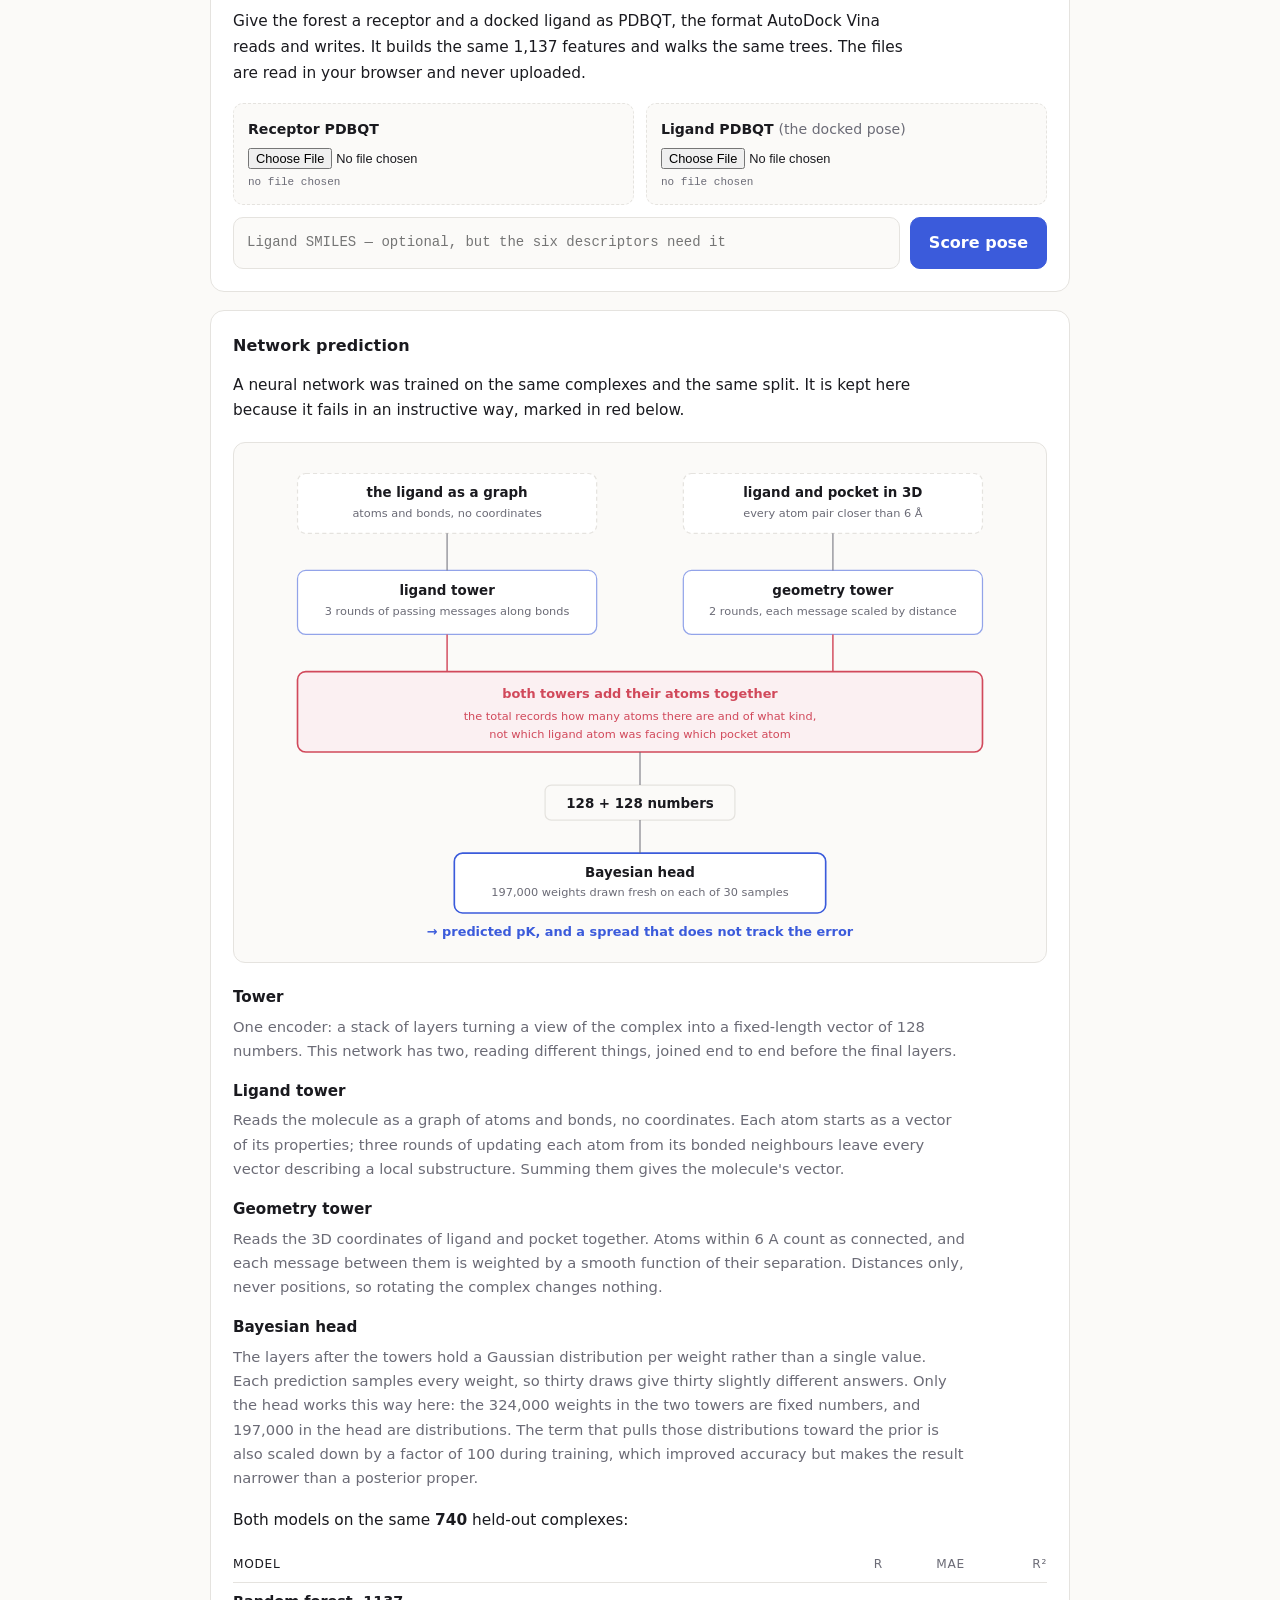
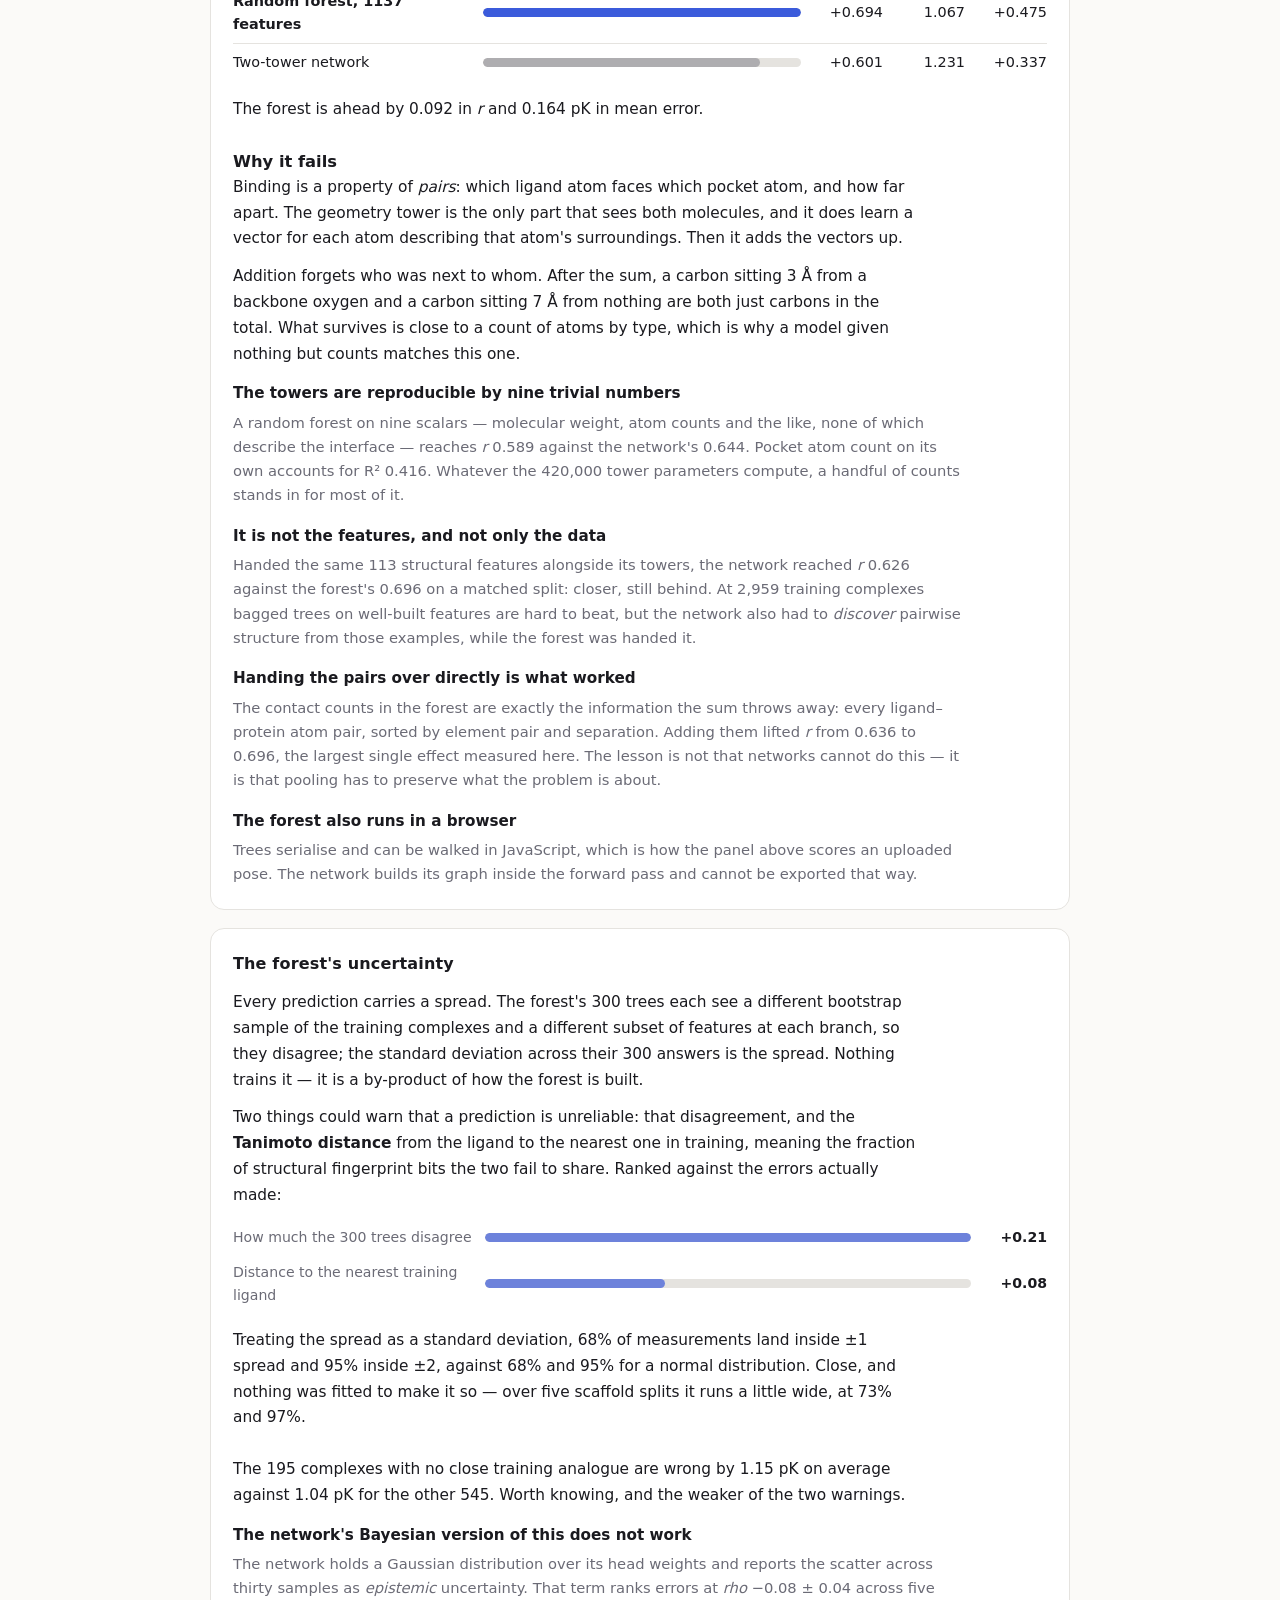
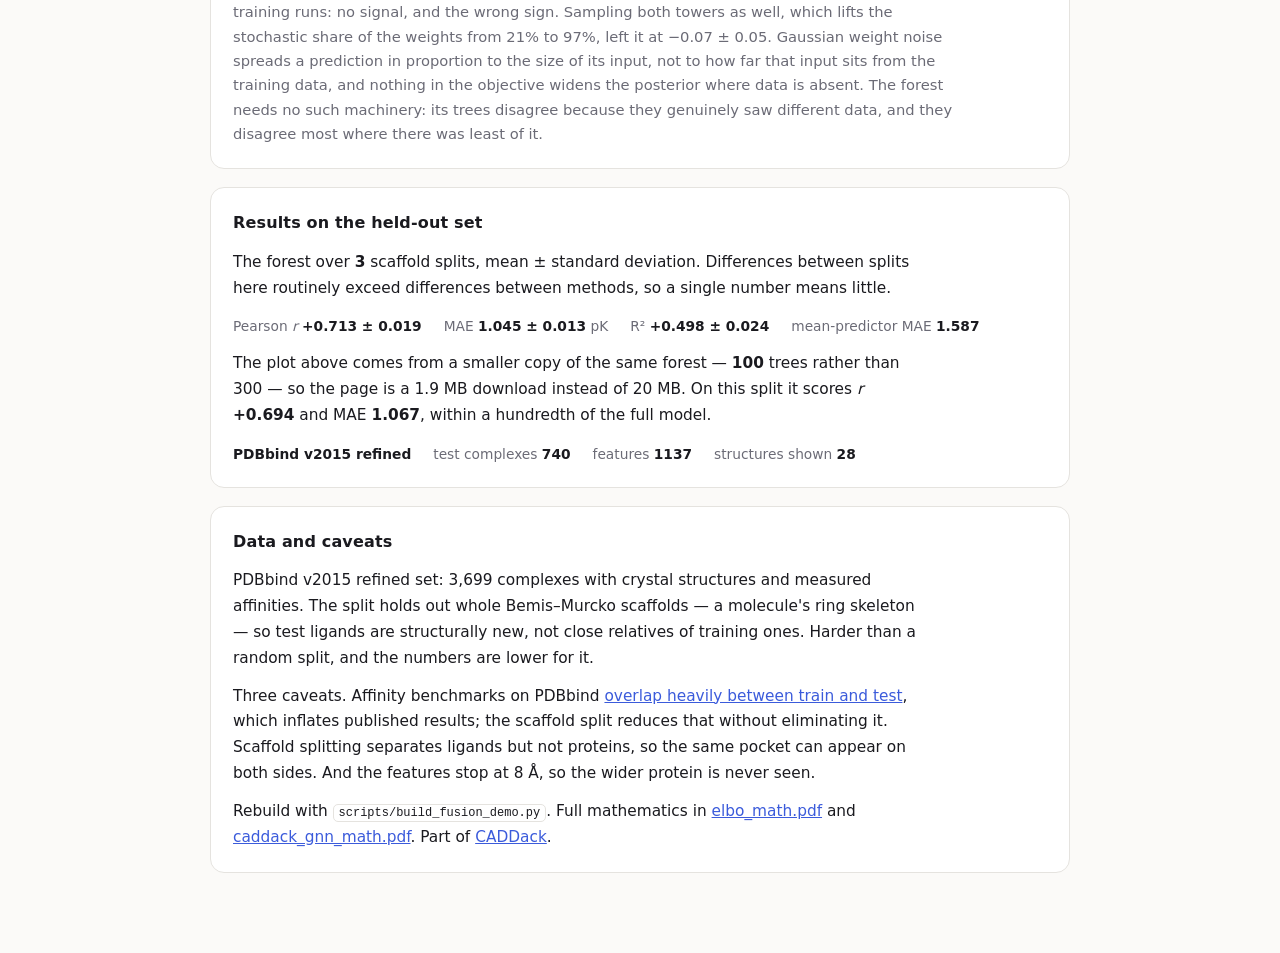
==== commit deaa1aaf: "docs: draw the network, and say plainly where it breaks The network was described only in prose, and" ====
--- a/docs/fusion.html
+++ b/docs/fusion.html
@@ -111,6 +111,15 @@
 .schematic .box.enc{stroke:color-mix(in srgb,var(--accent) 55%,transparent)}
 .schematic .box.head{stroke:var(--accent);stroke-width:1.6}
 .schematic .box.vec{fill:var(--bg)}
+.schematic .box.fail{stroke:var(--bad);stroke-width:1.6;
+  fill:color-mix(in srgb,var(--bad) 8%,var(--panel))}
+.schematic .f{fill:var(--bad);font-size:12.5px;font-weight:650;text-anchor:middle;
+  font-family:ui-sans-serif,system-ui,sans-serif}
+.schematic .fs{fill:var(--bad);font-size:11px;text-anchor:middle;
+  font-family:ui-sans-serif,system-ui,sans-serif}
+.schematic .fl{fill:var(--bad);font-size:11px;text-anchor:start;
+  font-family:ui-sans-serif,system-ui,sans-serif}
+.schematic .arrow path.cut{stroke:var(--bad);stroke-width:1.4;opacity:1}
 .schematic .t{fill:var(--ink);font-size:13px;font-weight:600;text-anchor:middle;
   font-family:ui-sans-serif,system-ui,sans-serif}
 .schematic .s{fill:var(--muted);font-size:11px;text-anchor:middle;
@@ -118,6 +127,7 @@
 .schematic .out{fill:var(--accent);font-size:12.5px;font-weight:600;text-anchor:middle;
   font-family:ui-sans-serif,system-ui,sans-serif}
 .schematic .arrow path{stroke:var(--muted);stroke-width:1.3;fill:none;opacity:.75}
+.sub-h{margin:26px 0 0;font-size:1.02rem;font-weight:650}
 .defs{margin:14px 0 0;max-width:72ch}
 .defs dt{font-weight:650;margin-top:16px;font-size:.95rem}
 .defs dt:first-child{margin-top:0}
@@ -171,7 +181,7 @@
     are averaged.</p>
 
     <div class="schematic">
-      <svg viewBox="0 0 760 290" role="img"
+      <svg viewBox="0 0 760 340" role="img"
            aria-label="Features computed from the complex feed a random forest">
         <rect class="box in" x="18" y="18" width="168" height="58" rx="8"/>
         <text class="t" x="102" y="40">6 descriptors</text>
@@ -189,19 +199,24 @@
         <text class="t" x="650" y="40">100 contact counts</text>
         <text class="s" x="650" y="60">by element pair and distance</text>
 
-        <rect class="box vec" x="240" y="118" width="280" height="36" rx="6"/>
-        <text class="t" x="380" y="141">one vector of 1,137 numbers</text>
-
-        <rect class="box head" x="200" y="186" width="360" height="54" rx="8"/>
-        <text class="t" x="380" y="208">300 decision trees, averaged</text>
-        <text class="s" x="380" y="227">each trained on a resample of the data</text>
+        <rect class="box in" x="286" y="96" width="188" height="48" rx="8"/>
+        <text class="t" x="380" y="116">1024 fingerprint bits</text>
+        <text class="s" x="380" y="134">which fragments the ligand has</text>
+
+        <rect class="box vec" x="240" y="176" width="280" height="36" rx="6"/>
+        <text class="t" x="380" y="199">one vector of 1,137 numbers</text>
+
+        <rect class="box head" x="200" y="244" width="360" height="54" rx="8"/>
+        <text class="t" x="380" y="266">300 decision trees, averaged</text>
+        <text class="s" x="380" y="285">each trained on a resample of the data</text>
 
         <g class="arrow">
-          <path d="M102 76 V100 H380 V118"/><path d="M279 76 V100 H380 V118"/>
-          <path d="M456 76 V100 H380 V118"/><path d="M650 76 V100 H380 V118"/>
-          <path d="M380 154 V186"/>
+          <path d="M102 76 V86 H250 V176"/><path d="M279 76 V86 H250 V176"/>
+          <path d="M456 76 V86 H510 V176"/><path d="M650 76 V86 H510 V176"/>
+          <path d="M380 144 V176"/>
+          <path d="M380 212 V244"/>
         </g>
-        <text class="out" x="380" y="256">→ predicted pK, and the spread across trees</text>
+        <text class="out" x="380" y="318">→ predicted pK, and the spread across trees</text>
       </svg>
     </div>
 
@@ -357,7 +372,51 @@
   <section class="panel">
     <h2>Network prediction</h2>
     <p class="body">A neural network was trained on the same complexes and the same split.
-    It is kept here because it fails in an instructive way.</p>
+    It is kept here because it fails in an instructive way, marked in red below.</p>
+
+    <div class="schematic">
+      <svg viewBox="0 0 760 476" role="img"
+           aria-label="Two encoders read the complex, sum over their atoms, and a
+                       Bayesian head turns the result into a predicted affinity">
+        <rect class="box in" x="48" y="16" width="290" height="58" rx="8"/>
+        <text class="t" x="193" y="39">the ligand as a graph</text>
+        <text class="s" x="193" y="58">atoms and bonds, no coordinates</text>
+
+        <rect class="box in" x="422" y="16" width="290" height="58" rx="8"/>
+        <text class="t" x="567" y="39">ligand and pocket in 3D</text>
+        <text class="s" x="567" y="58">every atom pair closer than 6 &#197;</text>
+
+        <rect class="box enc" x="48" y="110" width="290" height="62" rx="8"/>
+        <text class="t" x="193" y="134">ligand tower</text>
+        <text class="s" x="193" y="153">3 rounds of passing messages along bonds</text>
+
+        <rect class="box enc" x="422" y="110" width="290" height="62" rx="8"/>
+        <text class="t" x="567" y="134">geometry tower</text>
+        <text class="s" x="567" y="153">2 rounds, each message scaled by distance</text>
+
+        <rect class="box fail" x="48" y="208" width="664" height="78" rx="8"/>
+        <text class="f" x="380" y="234">both towers add their atoms together</text>
+        <text class="fs" x="380" y="255">the total records how many atoms there are and of what kind,</text>
+        <text class="fs" x="380" y="272">not which ligand atom was facing which pocket atom</text>
+
+        <rect class="box vec" x="288" y="318" width="184" height="34" rx="6"/>
+        <text class="t" x="380" y="340">128 + 128 numbers</text>
+
+        <rect class="box head" x="200" y="384" width="360" height="58" rx="8"/>
+        <text class="t" x="380" y="407">Bayesian head</text>
+        <text class="s" x="380" y="426">197,000 weights drawn fresh on each of 30 samples</text>
+
+        <g class="arrow">
+          <path d="M193 74 V110"/>
+          <path d="M567 74 V110"/>
+          <path class="cut" d="M193 172 V208"/>
+          <path class="cut" d="M567 172 V208"/>
+          <path d="M380 286 V318"/>
+          <path d="M380 352 V384"/>
+        </g>
+        <text class="out" x="380" y="464">→ predicted pK, and a spread that does not track the error</text>
+      </svg>
+    </div>
 
     <dl class="defs">
       <dt>Tower</dt>
@@ -399,17 +458,37 @@
     </div>
     <p class="body" id="h2hVerdict" style="margin-top:16px"></p>
 
-    <dl class="defs" style="margin-top:18px">
-      <dt>The gap is in the features, not the model class</dt>
-      <dd>The network was then given the same 113 structural features alongside its towers. It reached
-      <i>r</i> 0.626 against the forest's 0.696 on a matched split: closer, still behind.
-      The 420,000 parameters in the two towers add nothing the features do not already
-      supply.</dd>
-
-      <dt>2,959 training complexes is a small dataset</dt>
-      <dd>Bagged trees on well-built features are hard to beat at that size. A network this
-      large needs either far more data or features that cannot be written down by hand, and
-      every gain measured here came from features that could.</dd>
+    <h3 class="sub-h">Why it fails</h3>
+    <p class="body">Binding is a property of <em>pairs</em>: which ligand atom faces which
+    pocket atom, and how far apart. The geometry tower is the only part that sees both
+    molecules, and it does learn a vector for each atom describing that atom's
+    surroundings. Then it adds the vectors up.</p>
+
+    <p class="body">Addition forgets who was next to whom. After the sum, a carbon sitting
+    3&nbsp;&#197; from a backbone oxygen and a carbon sitting 7&nbsp;&#197; from nothing are
+    both just carbons in the total. What survives is close to a count of atoms by type,
+    which is why a model given nothing but counts matches this one.</p>
+
+    <dl class="defs">
+      <dt>The towers are reproducible by nine trivial numbers</dt>
+      <dd>A random forest on nine scalars — molecular weight, atom counts and the like, none
+      of which describe the interface — reaches <i>r</i> 0.589 against the network's 0.644.
+      Pocket atom count on its own accounts for R&sup2; 0.416. Whatever the 420,000 tower
+      parameters compute, a handful of counts stands in for most of it.</dd>
+
+      <dt>It is not the features, and not only the data</dt>
+      <dd>Handed the same 113 structural features alongside its towers, the network reached
+      <i>r</i> 0.626 against the forest's 0.696 on a matched split: closer, still behind. At
+      2,959 training complexes bagged trees on well-built features are hard to beat, but the
+      network also had to <em>discover</em> pairwise structure from those examples, while the
+      forest was handed it.</dd>
+
+      <dt>Handing the pairs over directly is what worked</dt>
+      <dd>The contact counts in the forest are exactly the information the sum throws away:
+      every ligand–protein atom pair, sorted by element pair and separation. Adding them
+      lifted <i>r</i> from 0.636 to 0.696, the largest single effect measured here. The
+      lesson is not that networks cannot do this — it is that pooling has to preserve what
+      the problem is about.</dd>
 
       <dt>The forest also runs in a browser</dt>
       <dd>Trees serialise and can be walked in JavaScript, which is how the panel above
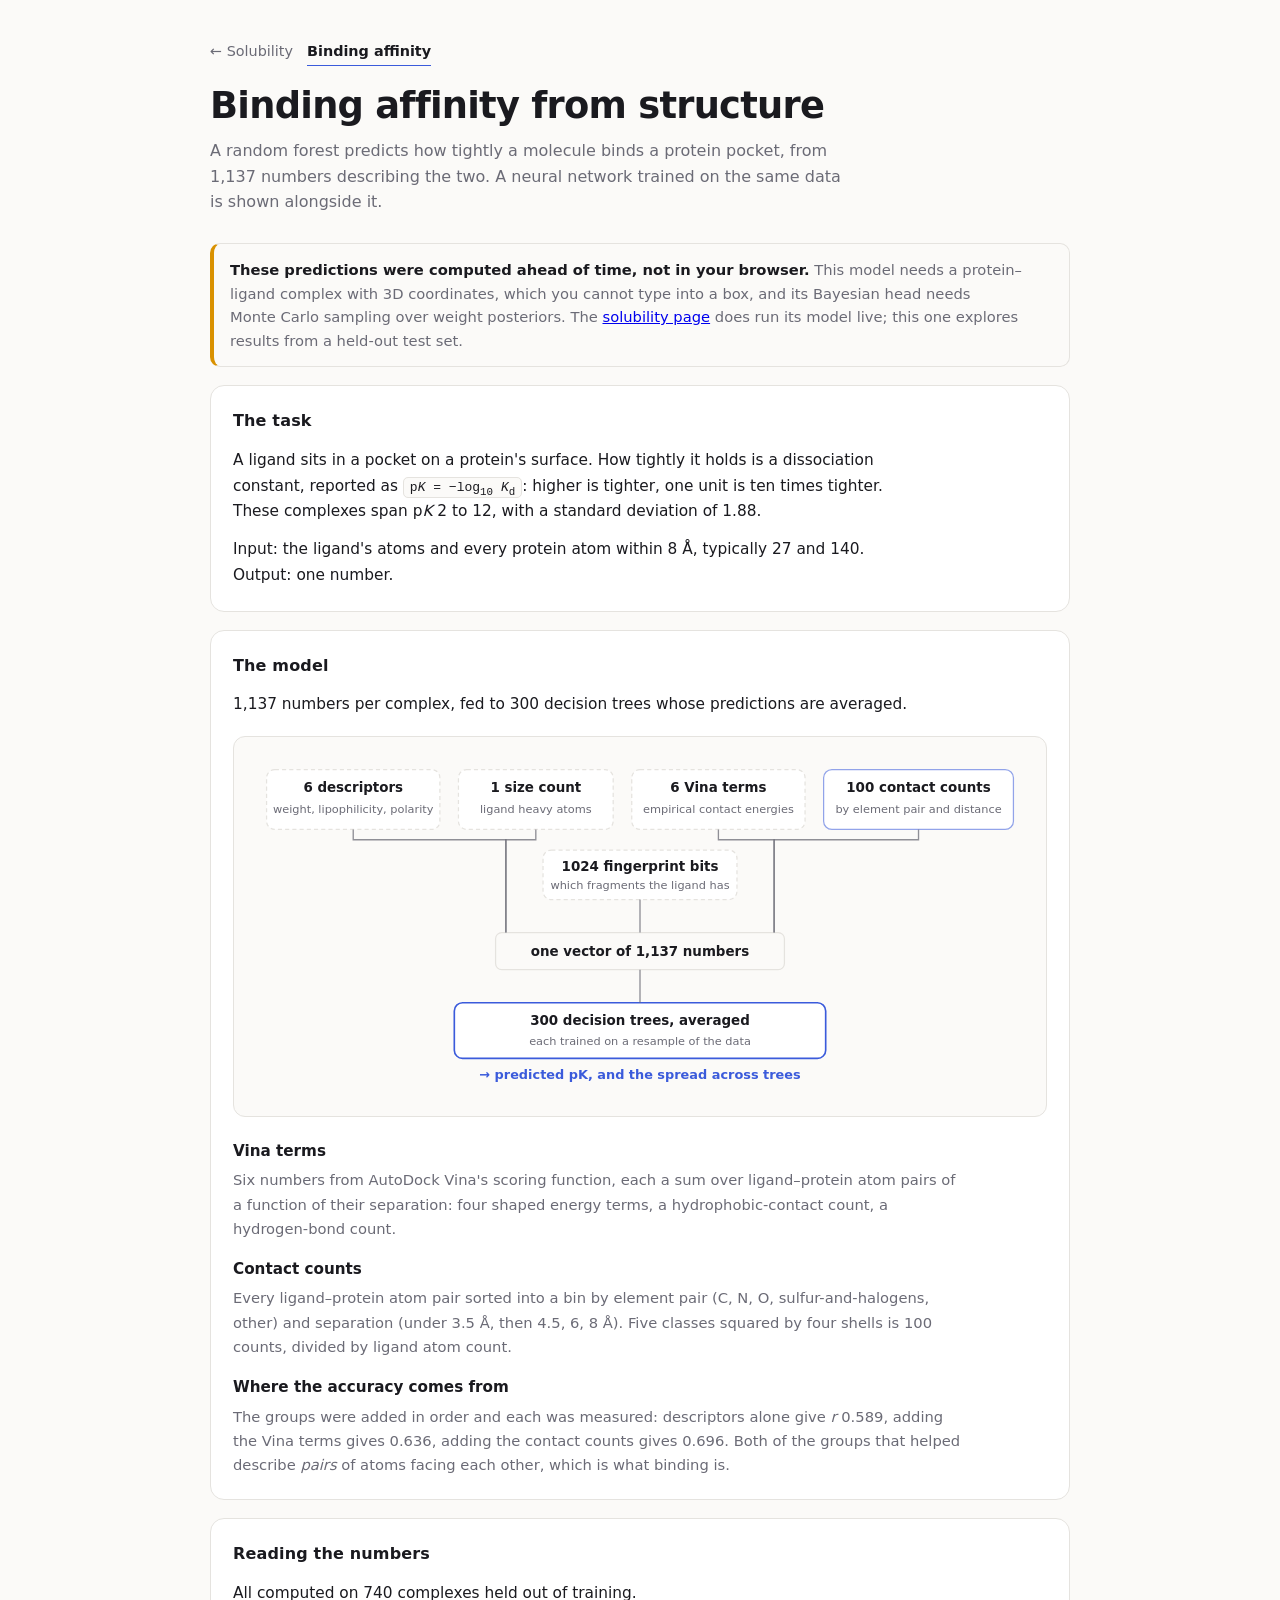
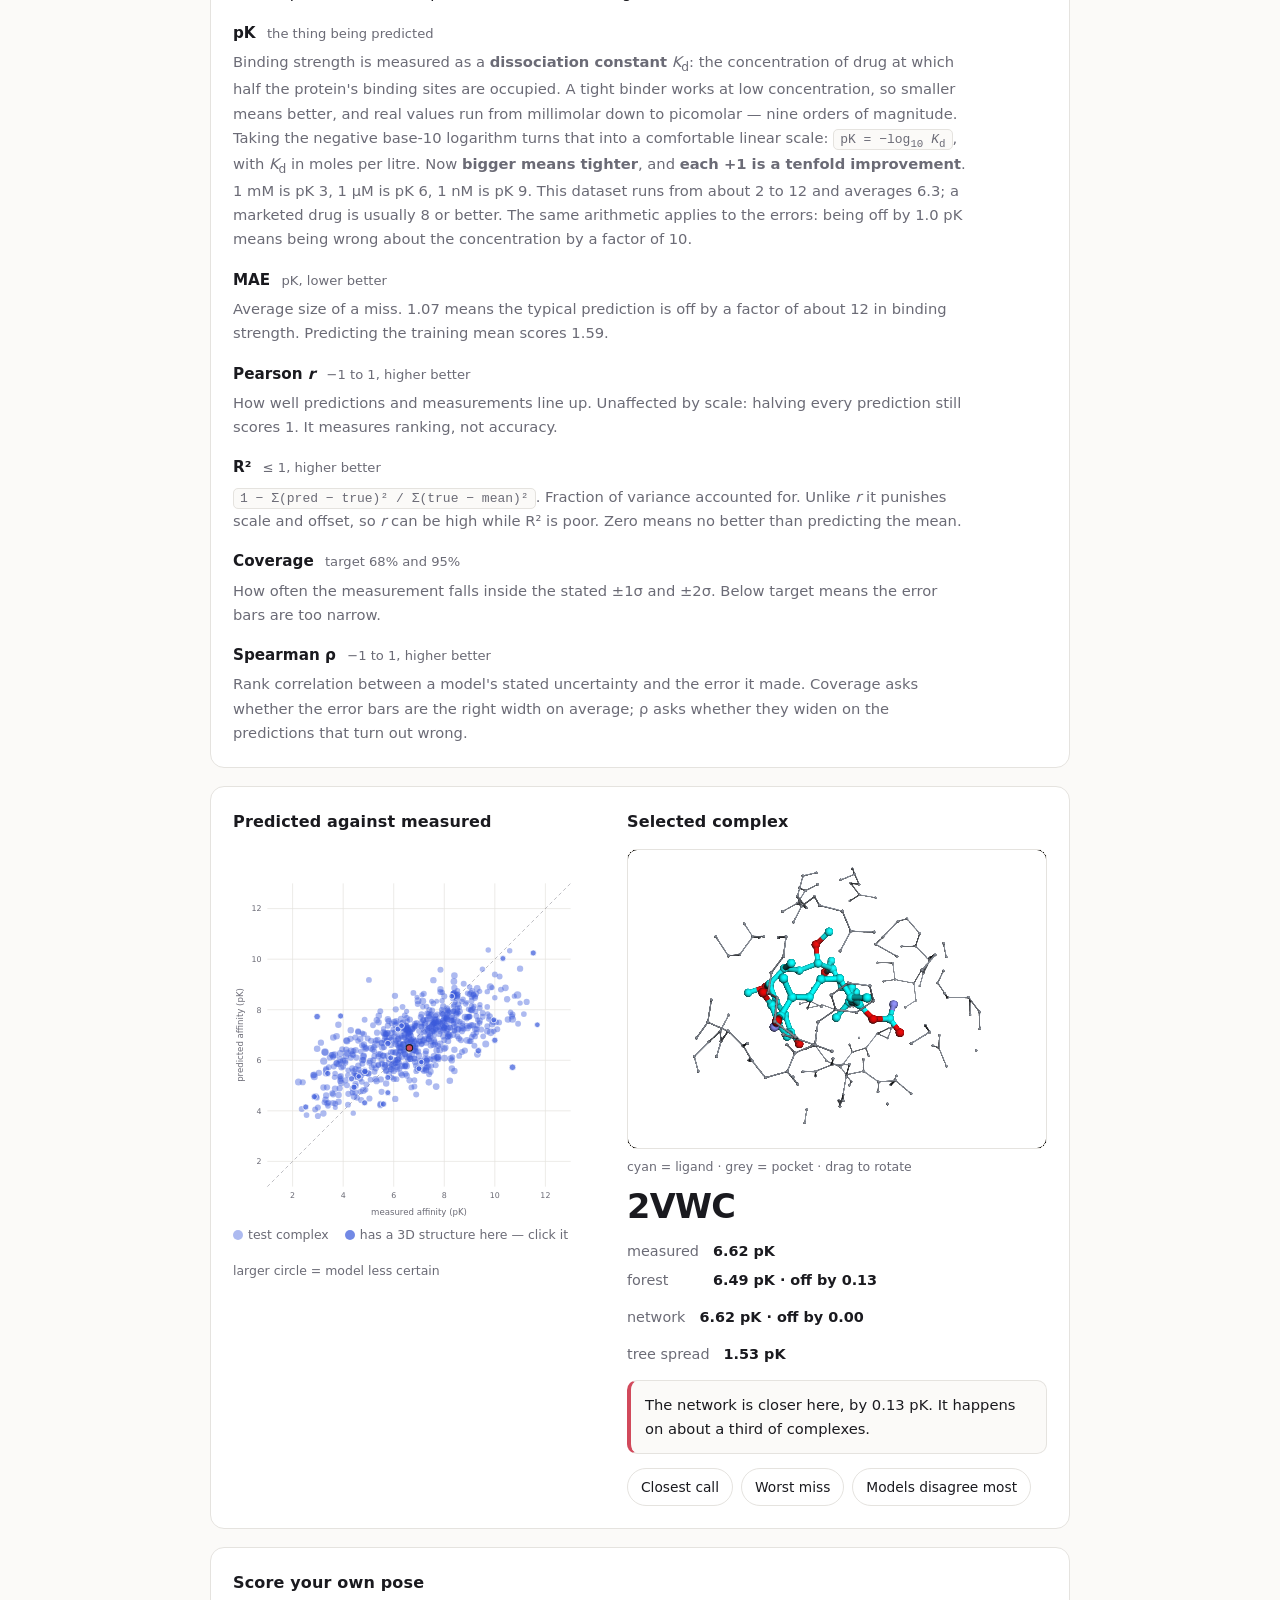
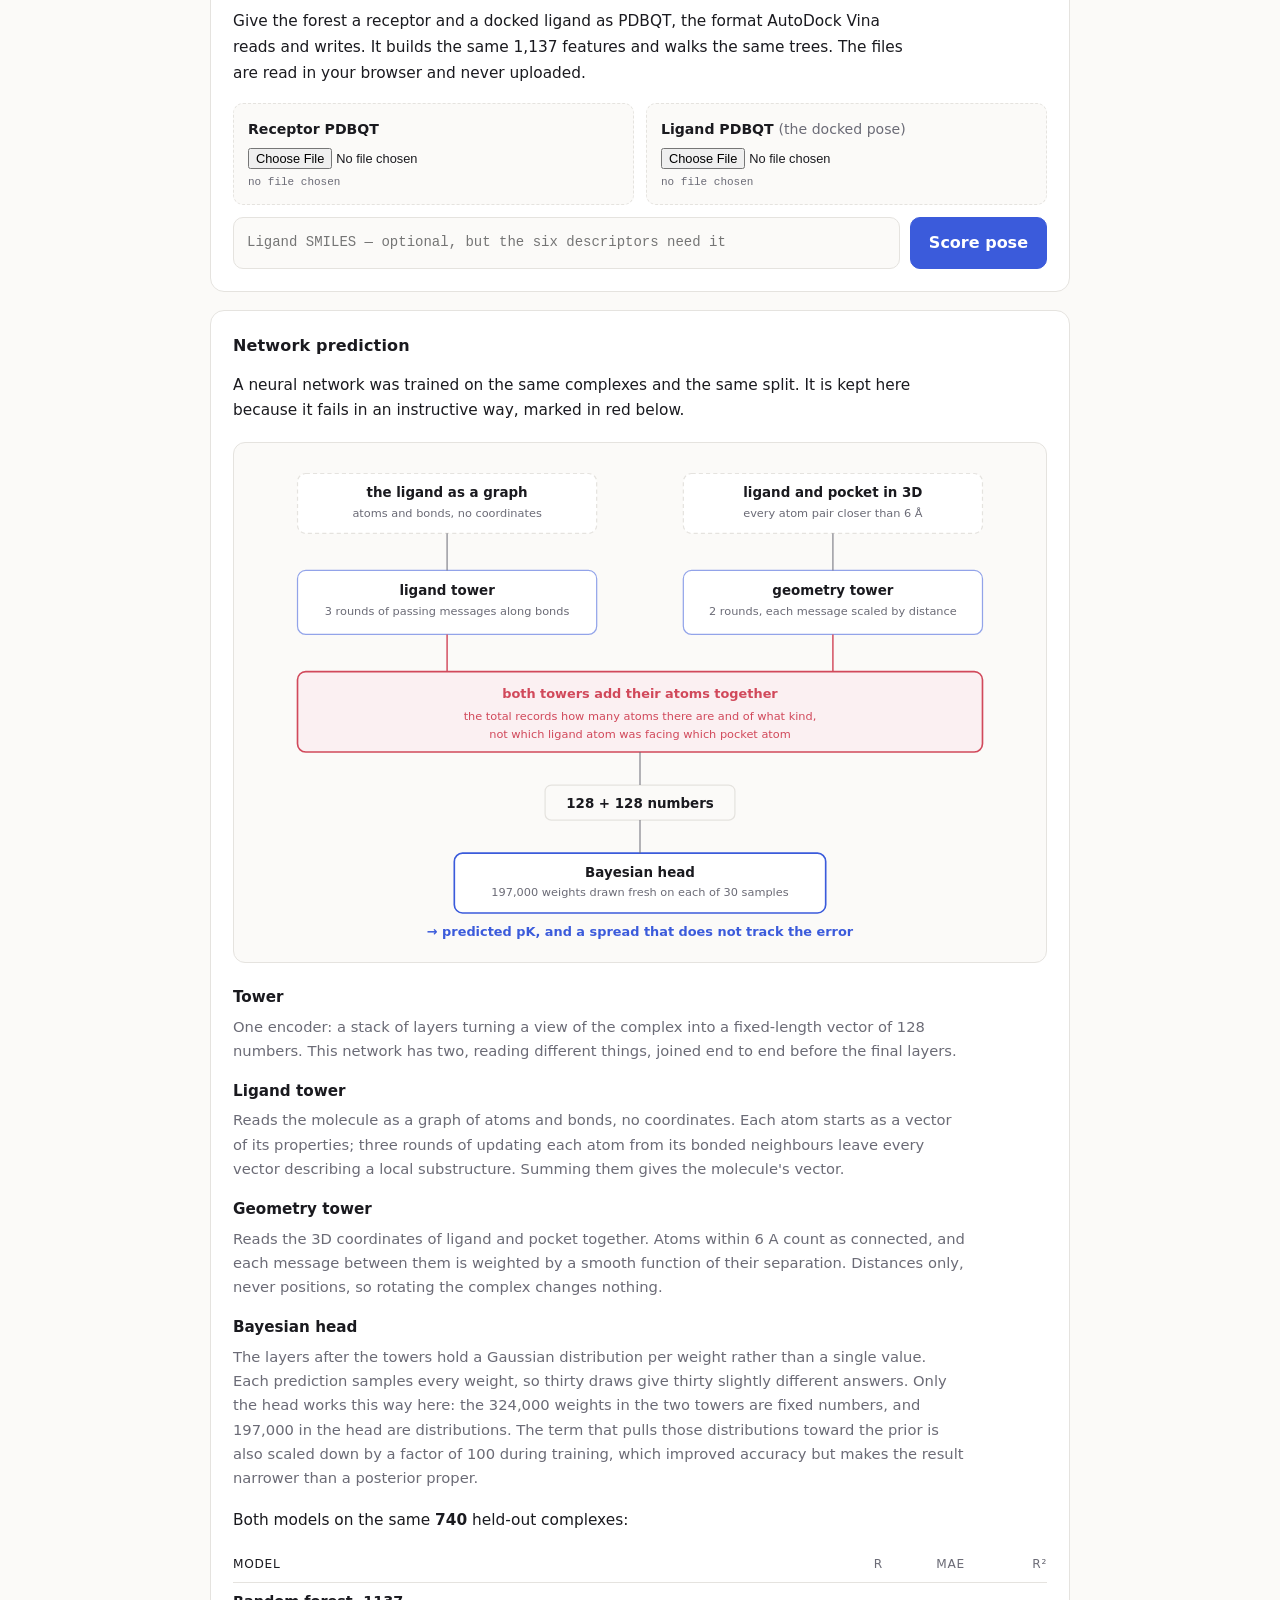
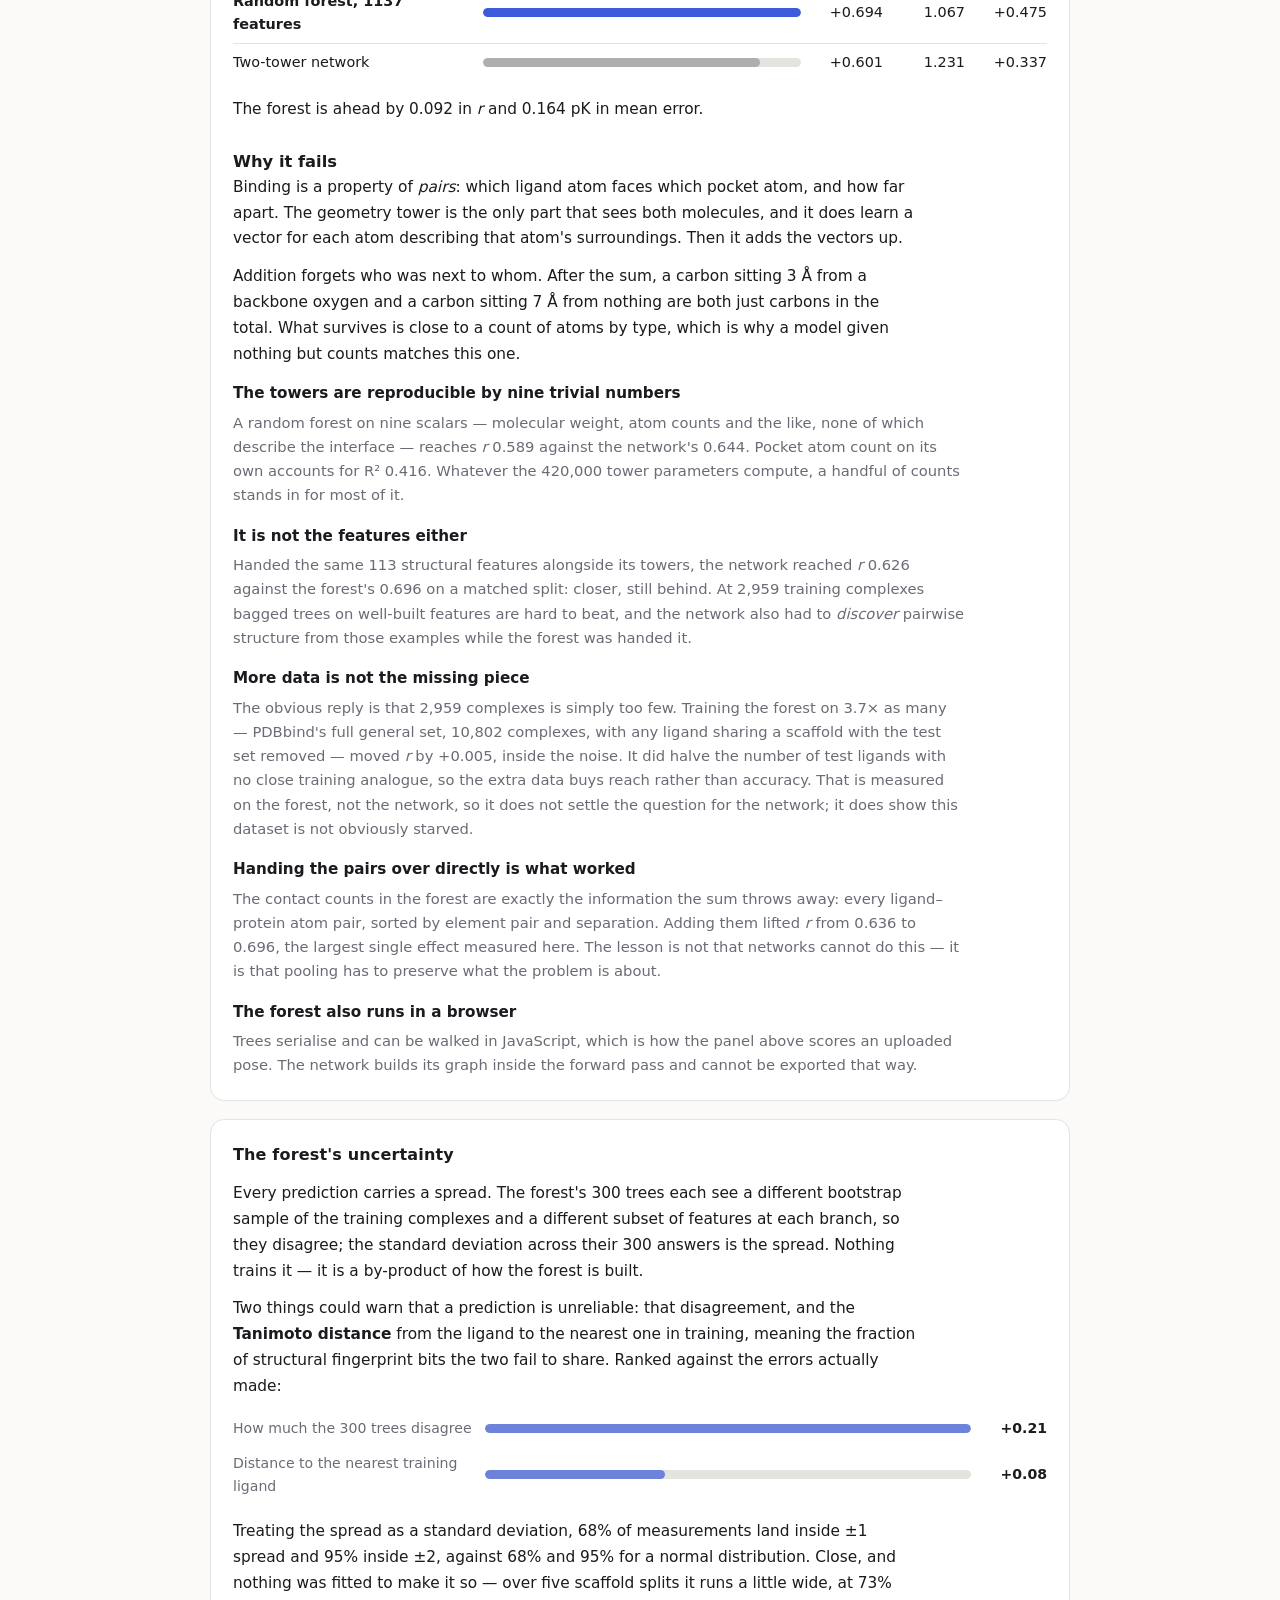
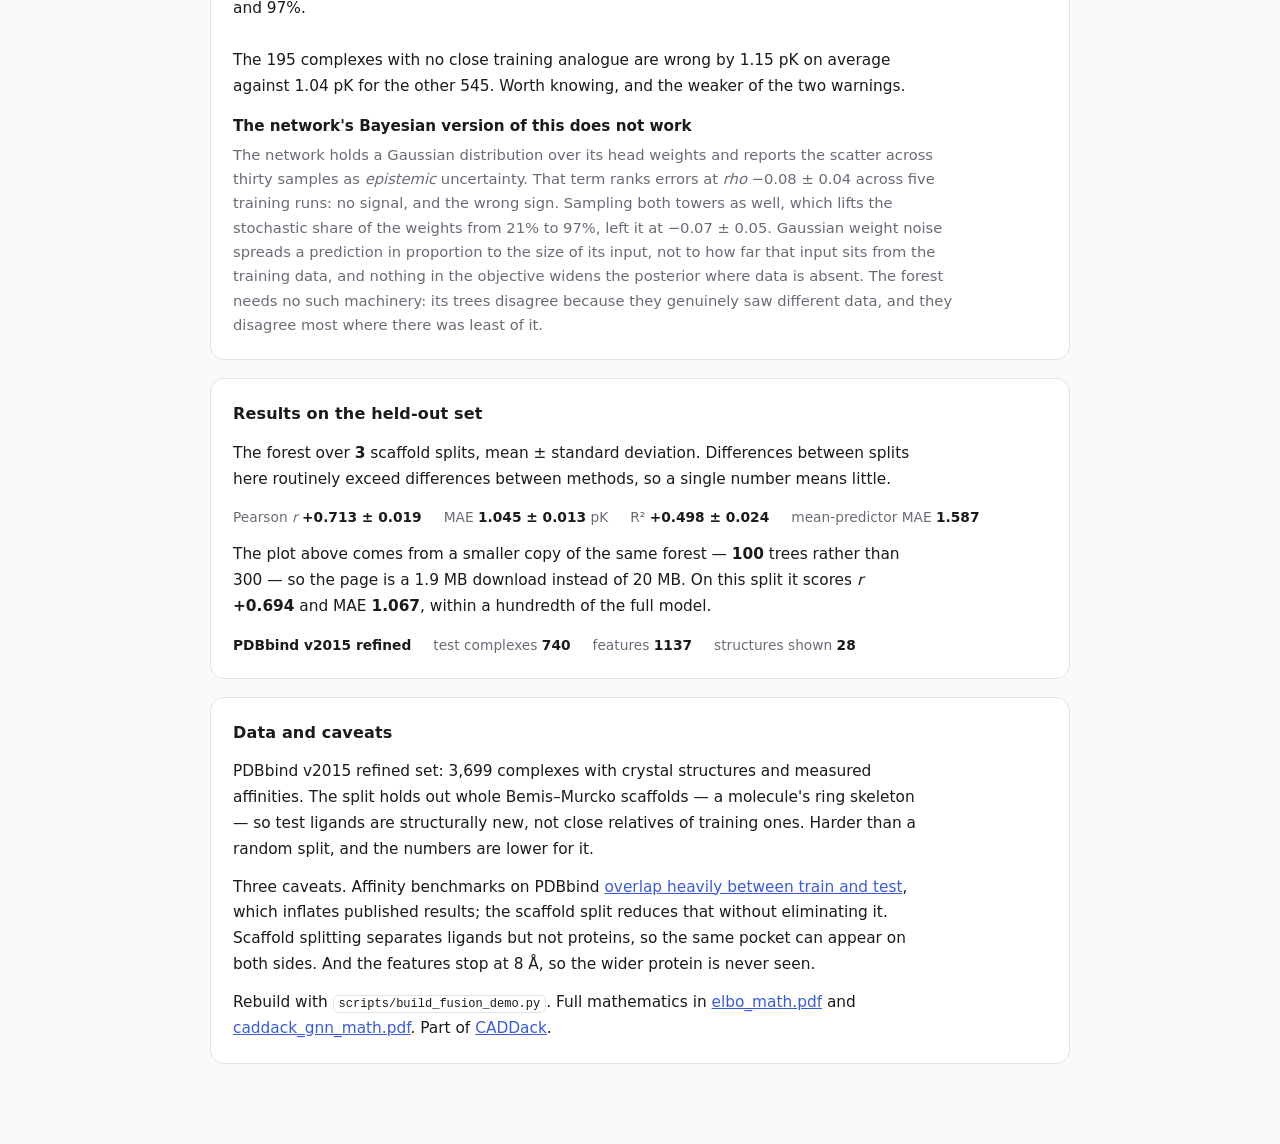
==== commit b0d3b636: "docs: 3.7x the training data buys reach, not accuracy PDBbind's general set takes training from 2,95" ====
--- a/docs/fusion.html
+++ b/docs/fusion.html
@@ -476,12 +476,21 @@
       Pocket atom count on its own accounts for R&sup2; 0.416. Whatever the 420,000 tower
       parameters compute, a handful of counts stands in for most of it.</dd>
 
-      <dt>It is not the features, and not only the data</dt>
+      <dt>It is not the features either</dt>
       <dd>Handed the same 113 structural features alongside its towers, the network reached
       <i>r</i> 0.626 against the forest's 0.696 on a matched split: closer, still behind. At
-      2,959 training complexes bagged trees on well-built features are hard to beat, but the
-      network also had to <em>discover</em> pairwise structure from those examples, while the
+      2,959 training complexes bagged trees on well-built features are hard to beat, and the
+      network also had to <em>discover</em> pairwise structure from those examples while the
       forest was handed it.</dd>
+
+      <dt>More data is not the missing piece</dt>
+      <dd>The obvious reply is that 2,959 complexes is simply too few. Training the forest on
+      3.7&times; as many — PDBbind's full general set, 10,802 complexes, with any ligand
+      sharing a scaffold with the test set removed — moved <i>r</i> by +0.005, inside the
+      noise. It did halve the number of test ligands with no close training analogue, so the
+      extra data buys reach rather than accuracy. That is measured on the forest, not the
+      network, so it does not settle the question for the network; it does show this dataset
+      is not obviously starved.</dd>
 
       <dt>Handing the pairs over directly is what worked</dt>
       <dd>The contact counts in the forest are exactly the information the sum throws away:
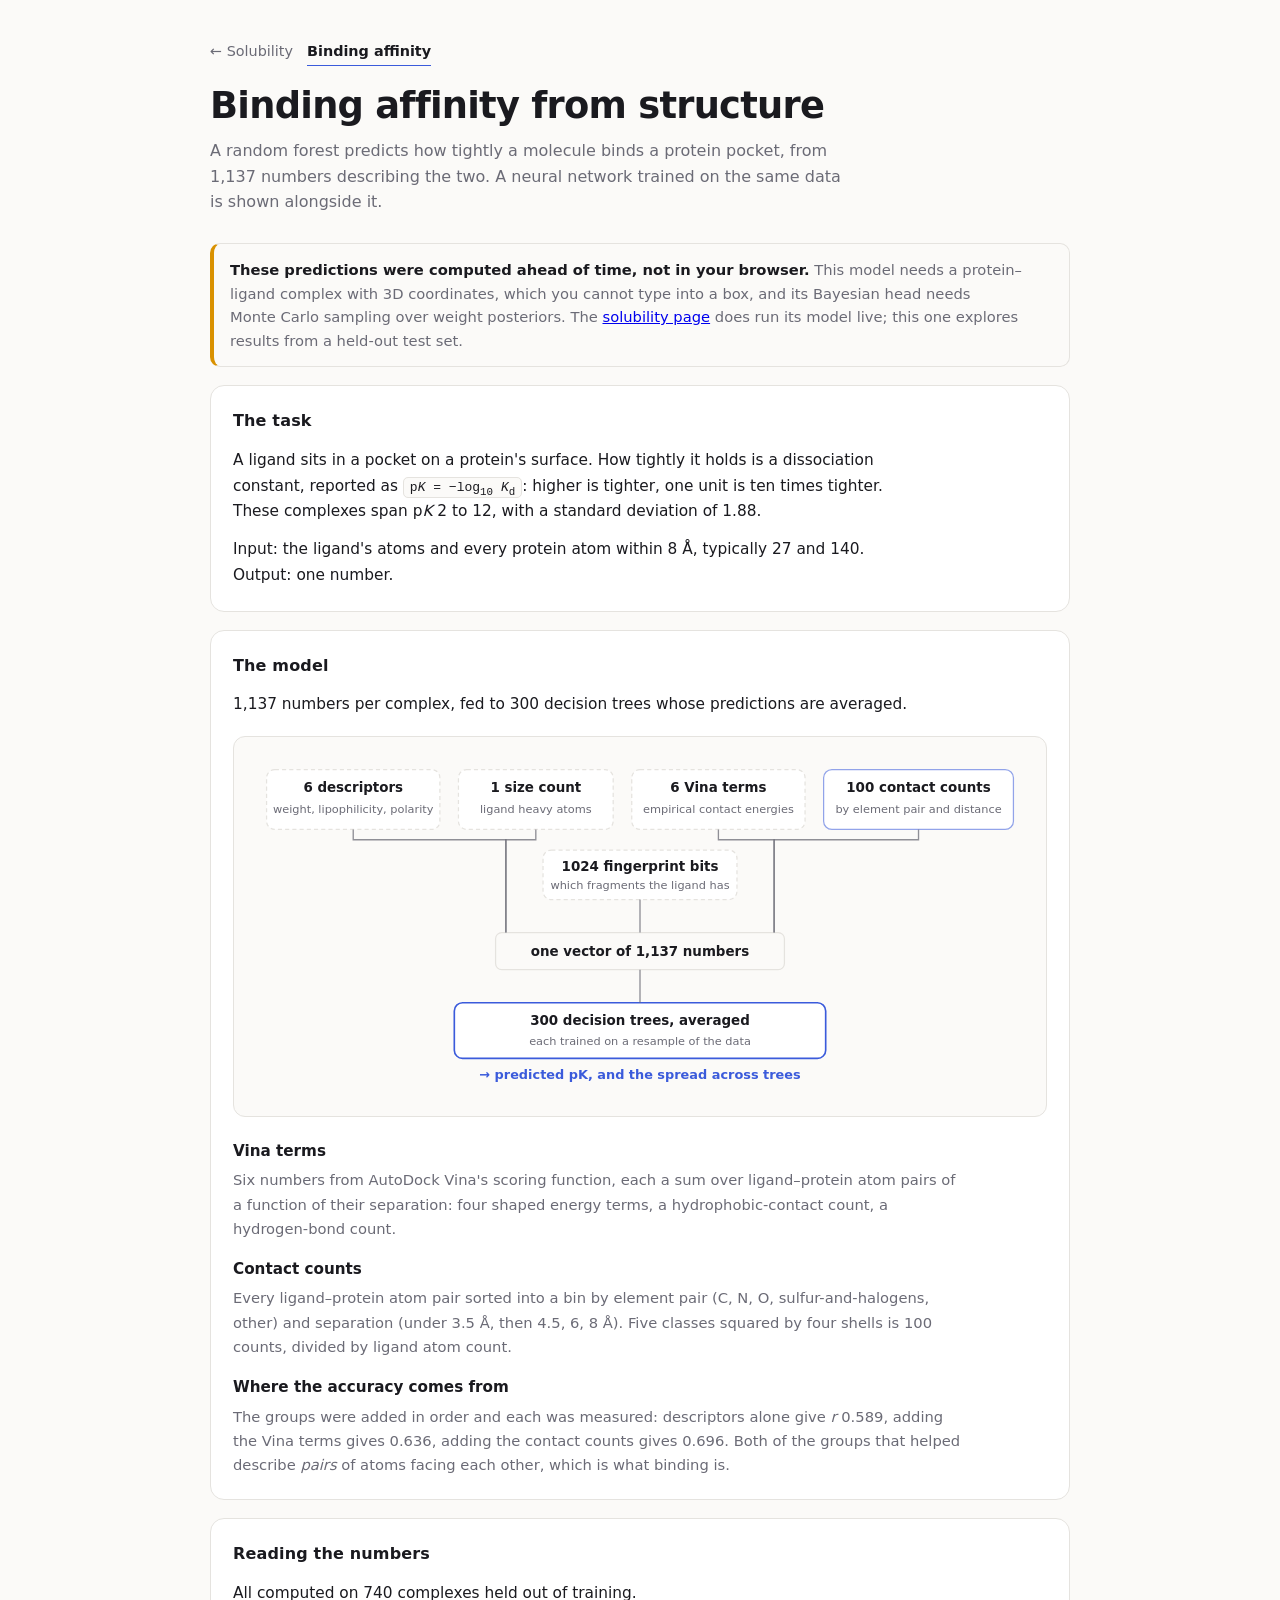
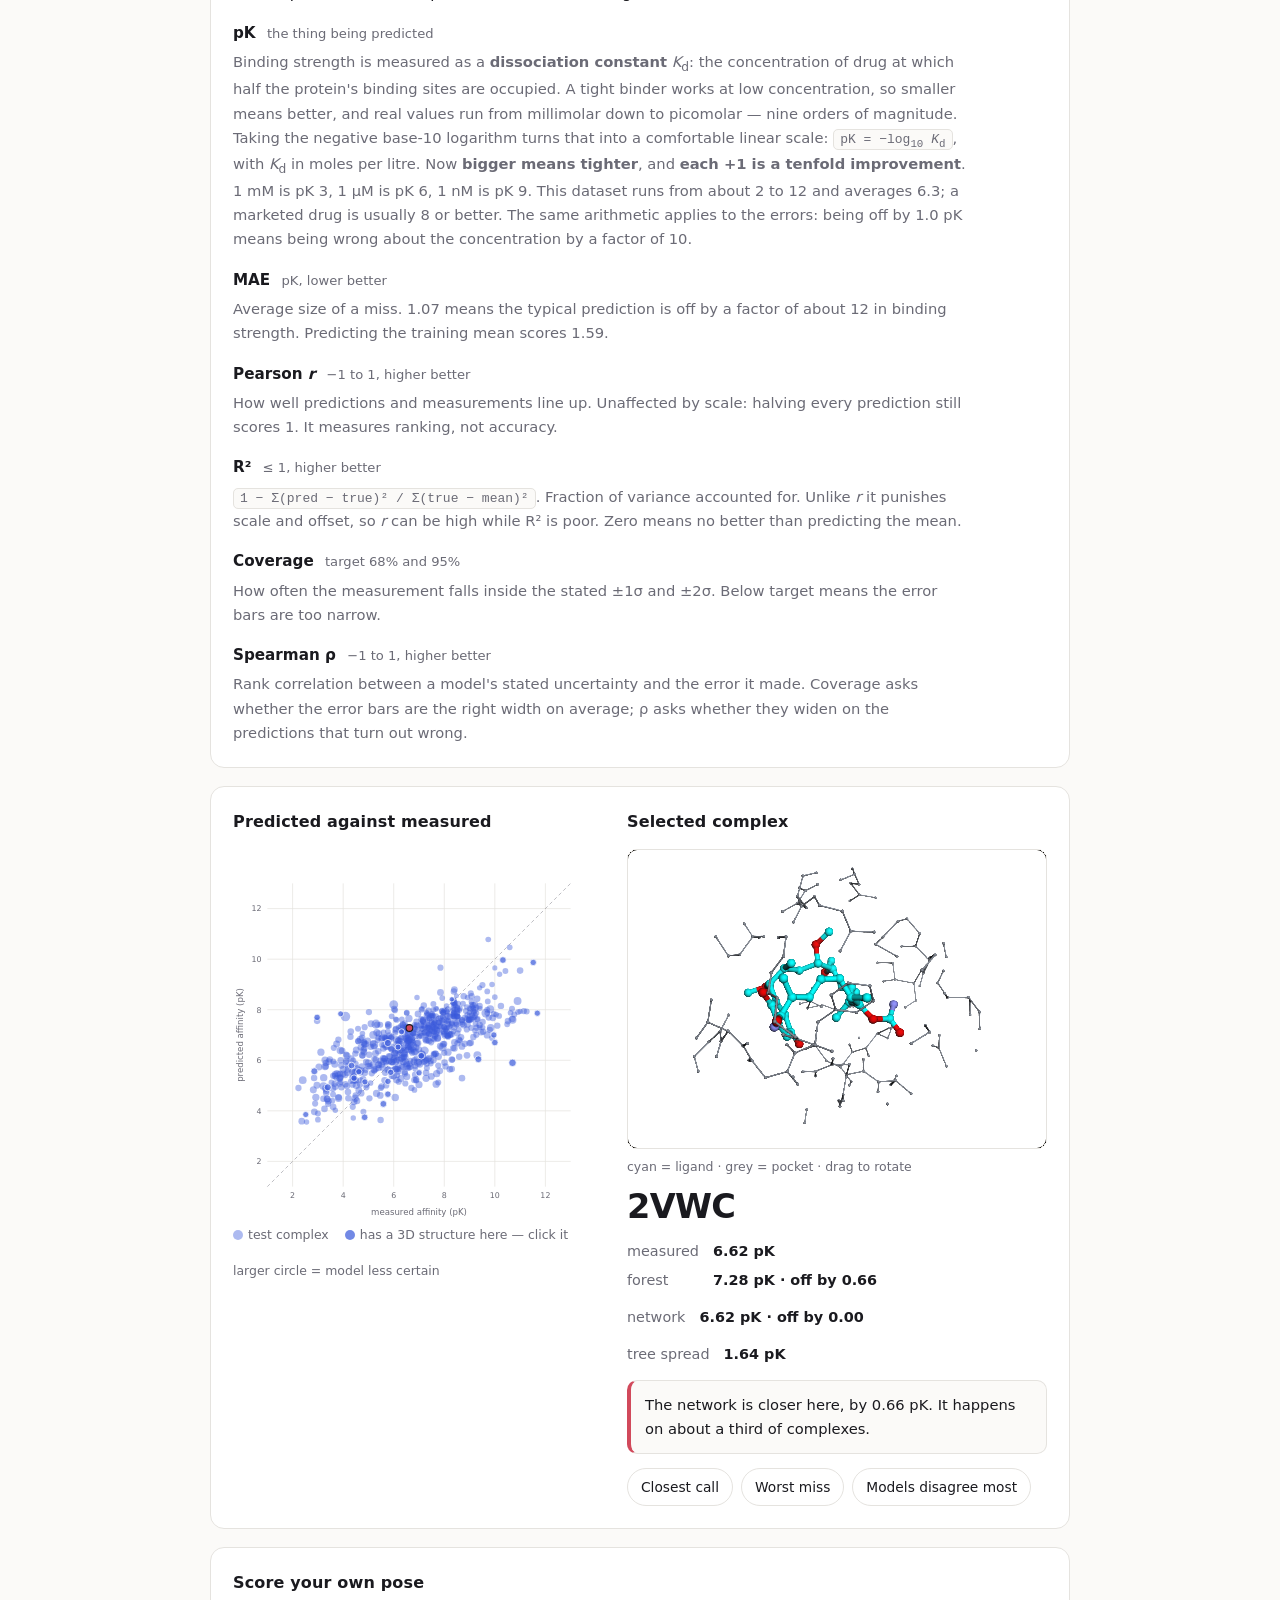
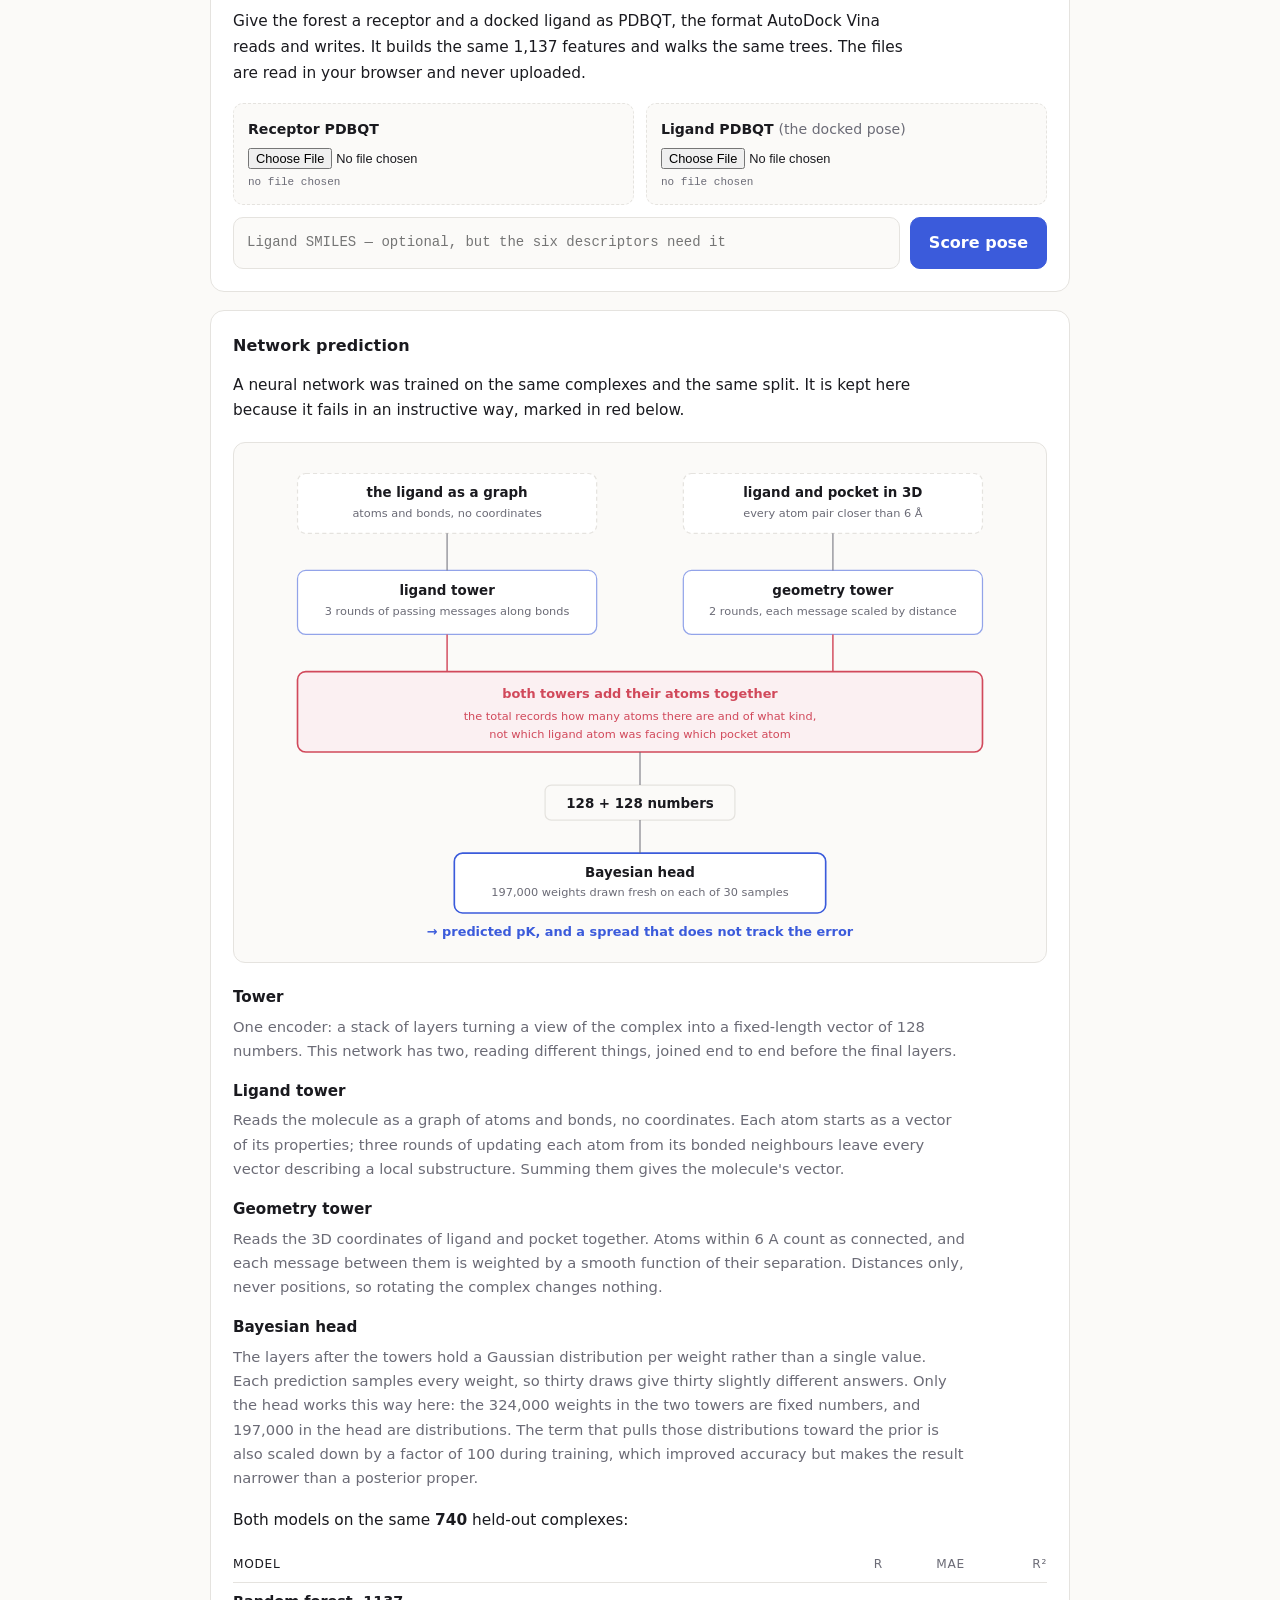
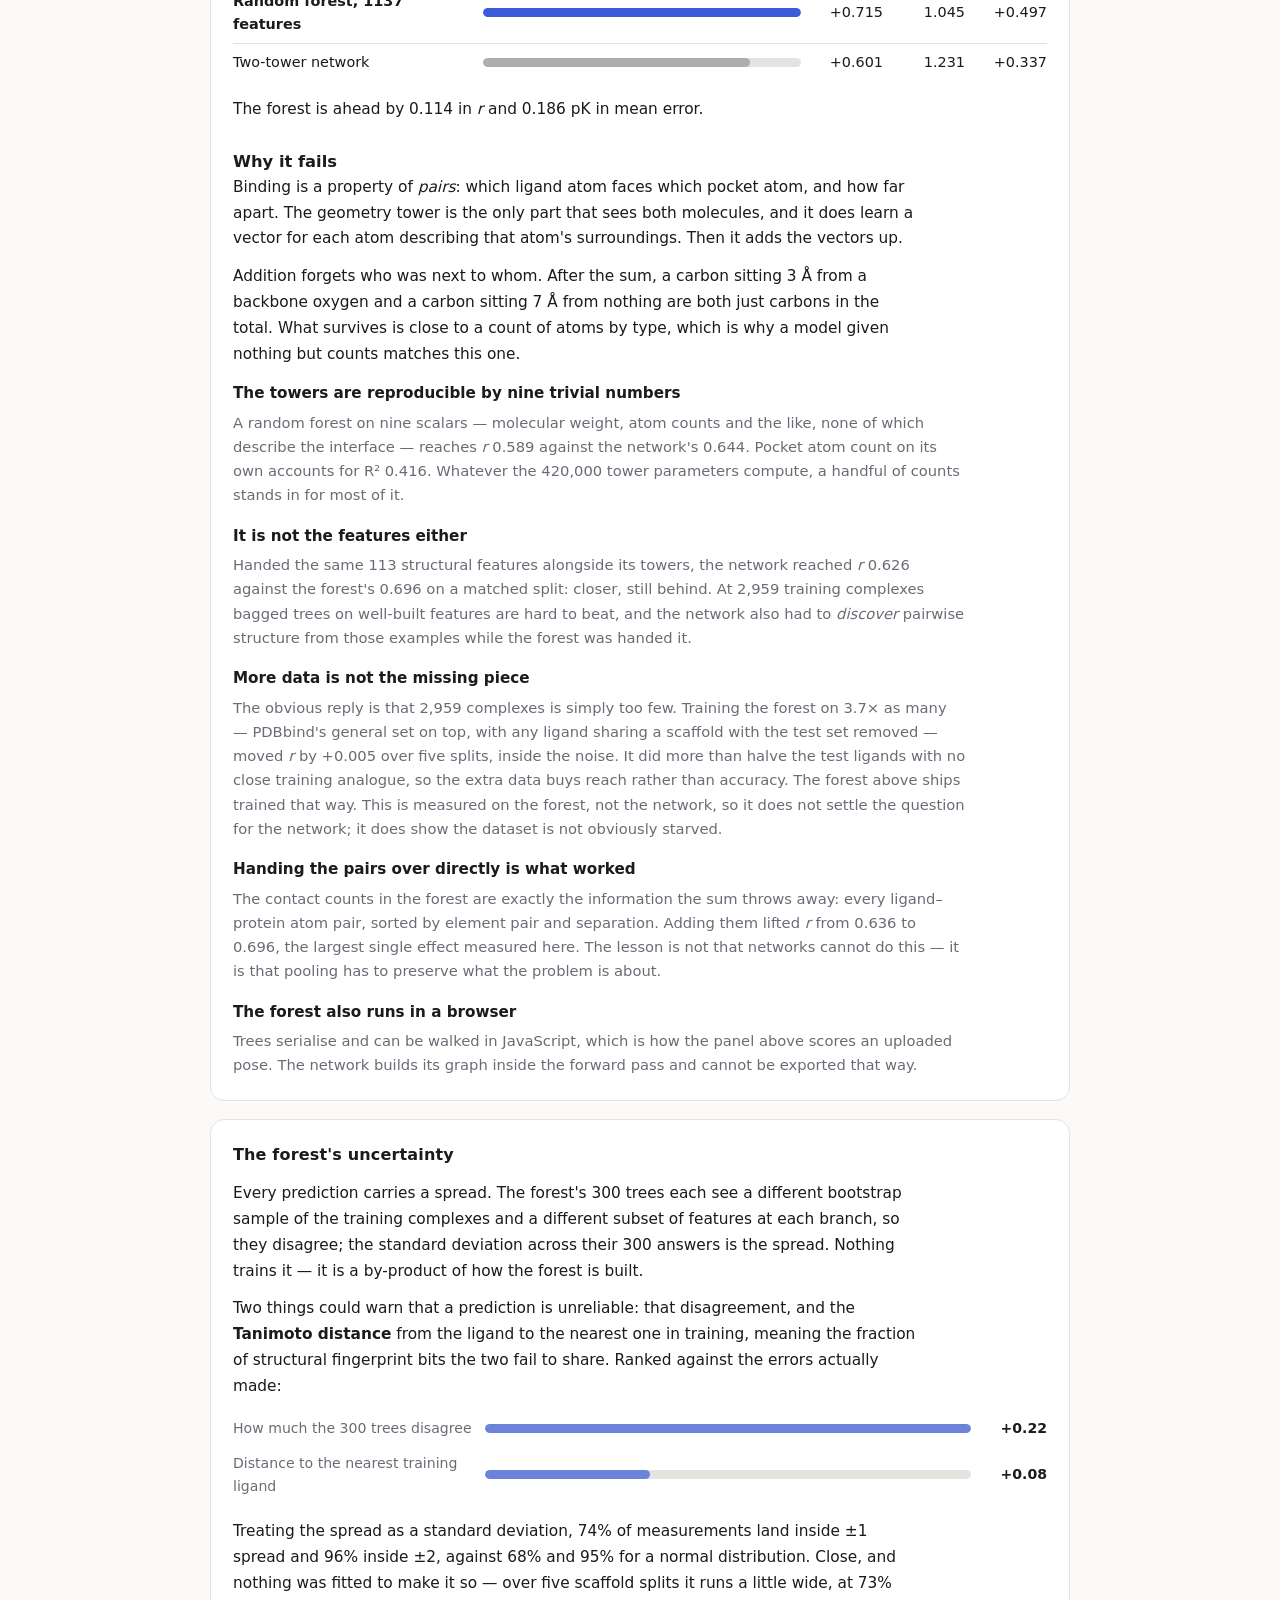
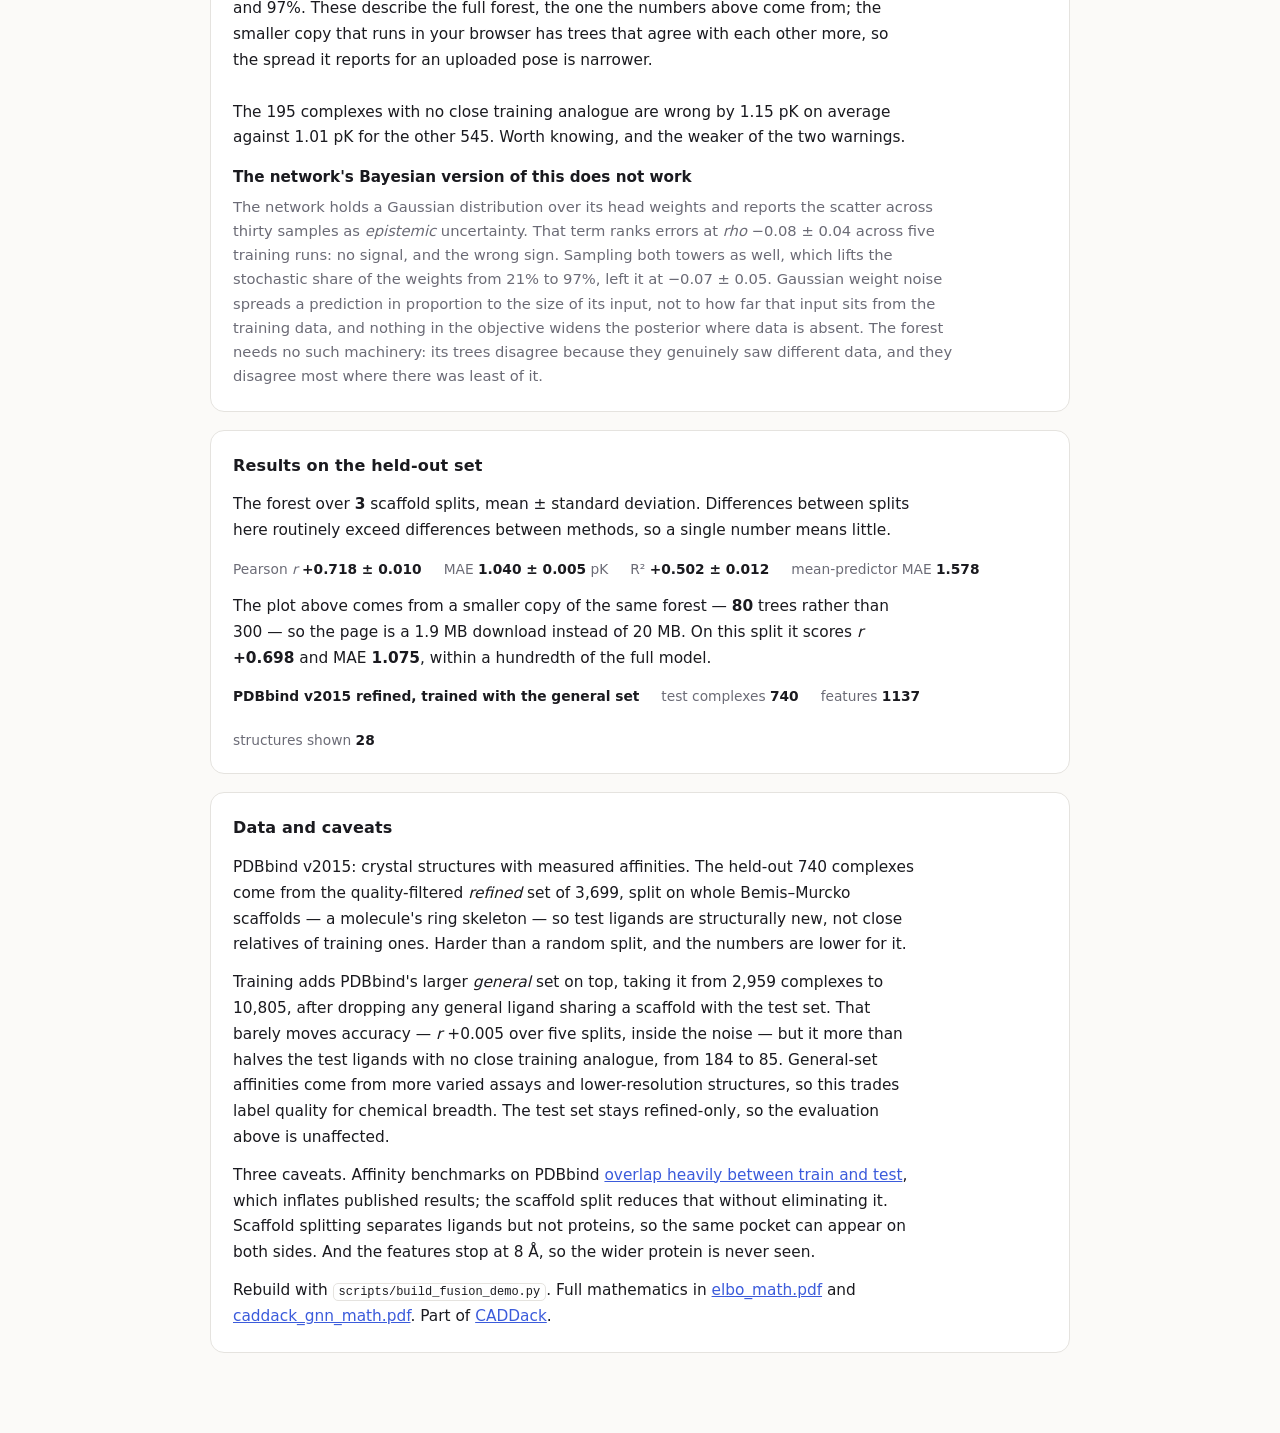
==== commit 359fde26: "feat: ship the forest trained on refined + general --augment-general keeps the refined scaffold spli" ====
--- a/docs/fusion.html
+++ b/docs/fusion.html
@@ -133,6 +133,7 @@
 .defs dt:first-child{margin-top:0}
 .defs dd{margin:5px 0 0;font-size:.92rem;line-height:1.65;color:var(--muted)}
 .defs .unit{font-weight:400;color:var(--muted);font-size:.82rem;margin-left:6px}
+.note-narrow{color:var(--muted);font-size:.84rem}
 .metrics dt{font-variant-numeric:tabular-nums}
 .statline{display:flex;gap:22px;flex-wrap:wrap;font-size:.86rem;color:var(--muted);margin-top:14px}
 .statline b{color:var(--ink);font-variant-numeric:tabular-nums}
@@ -355,7 +356,8 @@
       <div class="dockout">
         <div>
           <div class="big"><span id="dockPred">—</span> <span class="unit">pK</span></div>
-          <p class="meta">± <span id="dockSpread">—</span> across the trees</p>
+          <p class="meta">± <span id="dockSpread">—</span> across the trees,
+          <span class="note-narrow">narrower than the full forest's</span></p>
           <p class="body" id="dockPlain" style="margin-top:8px"></p>
         </div>
         <dl class="kv">
@@ -485,12 +487,12 @@
 
       <dt>More data is not the missing piece</dt>
       <dd>The obvious reply is that 2,959 complexes is simply too few. Training the forest on
-      3.7&times; as many — PDBbind's full general set, 10,802 complexes, with any ligand
-      sharing a scaffold with the test set removed — moved <i>r</i> by +0.005, inside the
-      noise. It did halve the number of test ligands with no close training analogue, so the
-      extra data buys reach rather than accuracy. That is measured on the forest, not the
-      network, so it does not settle the question for the network; it does show this dataset
-      is not obviously starved.</dd>
+      3.7&times; as many — PDBbind's general set on top, with any ligand sharing a scaffold
+      with the test set removed — moved <i>r</i> by +0.005 over five splits, inside the
+      noise. It did more than halve the test ligands with no close training analogue, so the
+      extra data buys reach rather than accuracy. The forest above ships trained that way.
+      This is measured on the forest, not the network, so it does not settle the question
+      for the network; it does show the dataset is not obviously starved.</dd>
 
       <dt>Handing the pairs over directly is what worked</dt>
       <dd>The contact counts in the forest are exactly the information the sum throws away:
@@ -563,10 +565,19 @@
 
   <footer class="panel">
     <h2>Data and caveats</h2>
-    <p class="body">PDBbind v2015 refined set: 3,699 complexes with crystal structures and
-    measured affinities. The split holds out whole Bemis–Murcko scaffolds — a molecule's
-    ring skeleton — so test ligands are structurally new, not close relatives of training
-    ones. Harder than a random split, and the numbers are lower for it.</p>
+    <p class="body">PDBbind v2015: crystal structures with measured affinities. The
+    held-out 740 complexes come from the quality-filtered <em>refined</em> set of 3,699,
+    split on whole Bemis–Murcko scaffolds — a molecule's ring skeleton — so test ligands
+    are structurally new, not close relatives of training ones. Harder than a random split,
+    and the numbers are lower for it.</p>
+
+    <p class="body">Training adds PDBbind's larger <em>general</em> set on top, taking it
+    from 2,959 complexes to 10,805, after dropping any general ligand sharing a scaffold
+    with the test set. That barely moves accuracy — <i>r</i> +0.005 over five splits, inside
+    the noise — but it more than halves the test ligands with no close training analogue,
+    from 184 to 85. General-set affinities come from more varied assays and lower-resolution
+    structures, so this trades label quality for chemical breadth. The test set stays
+    refined-only, so the evaluation above is unaffected.</p>
 
     <p class="body">Three caveats. Affinity benchmarks on PDBbind
     <a href="https://www.nature.com/articles/s42256-025-01124-5">overlap heavily between
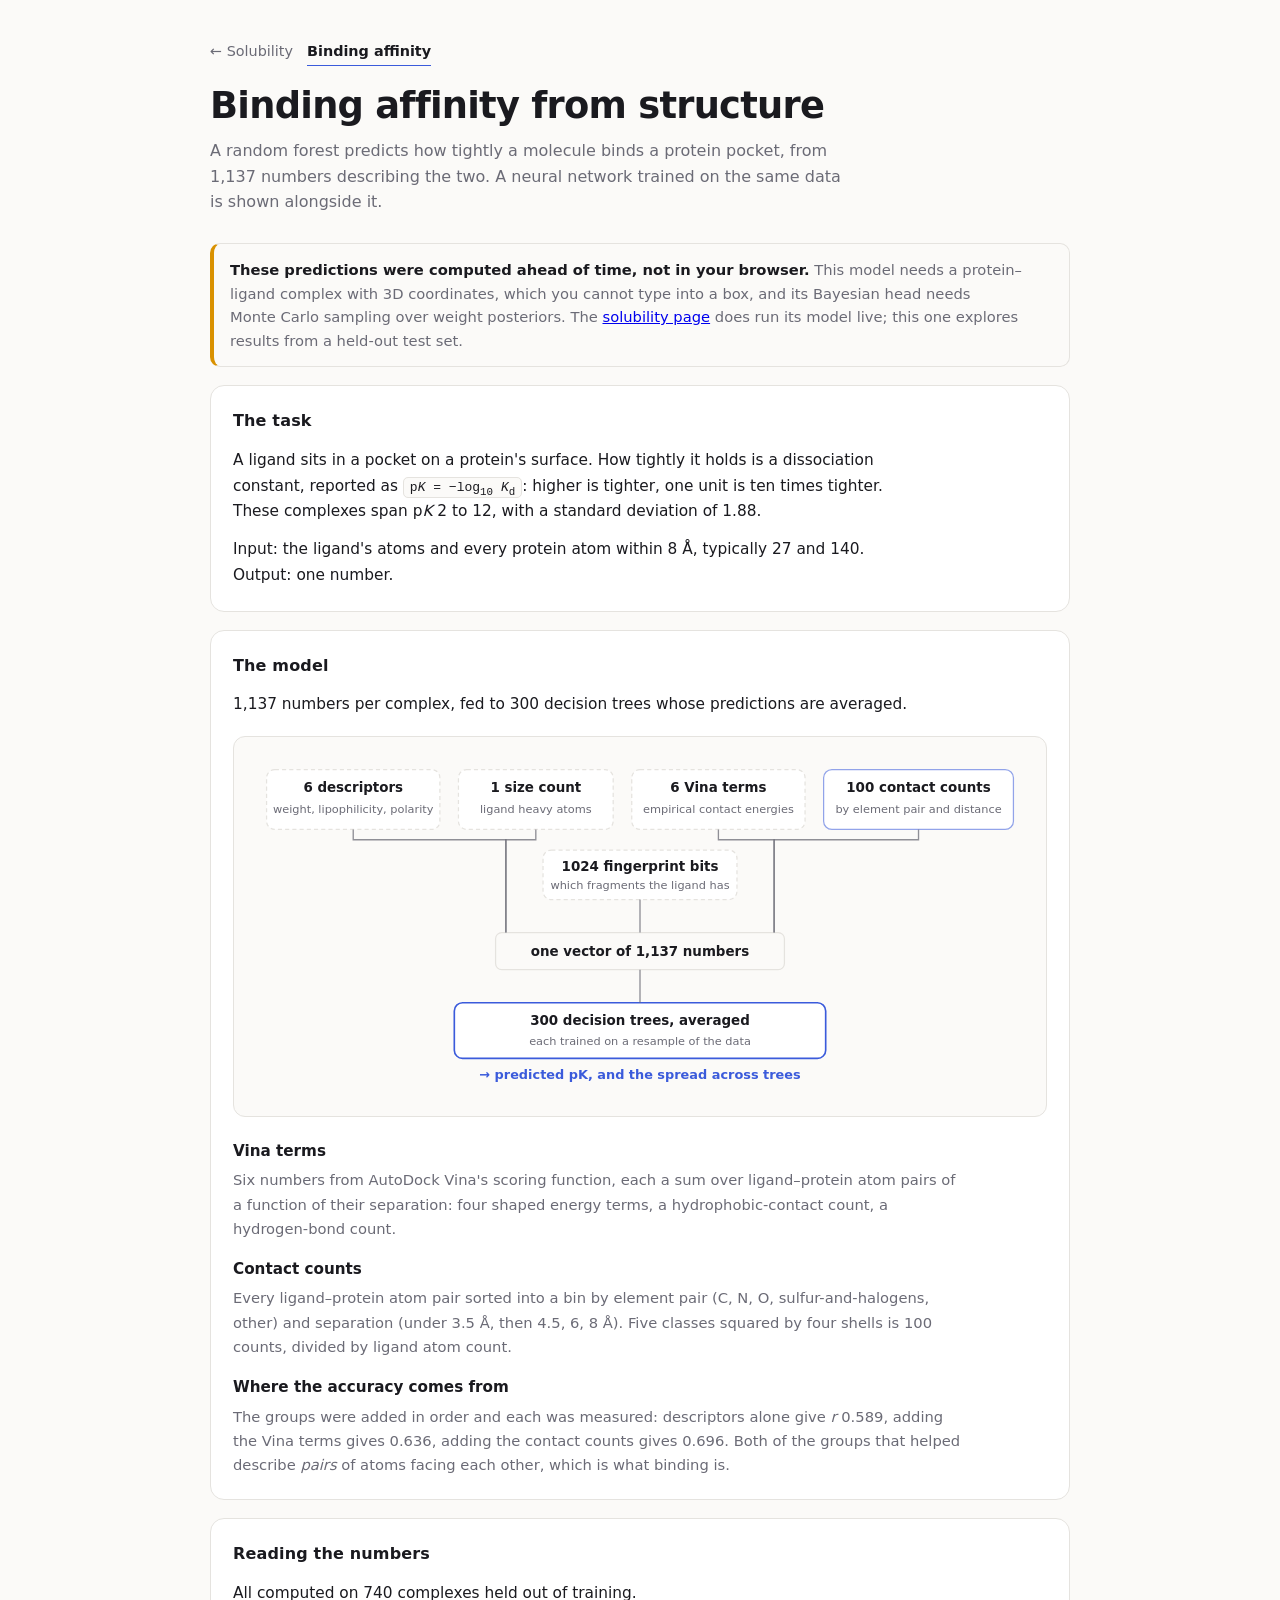
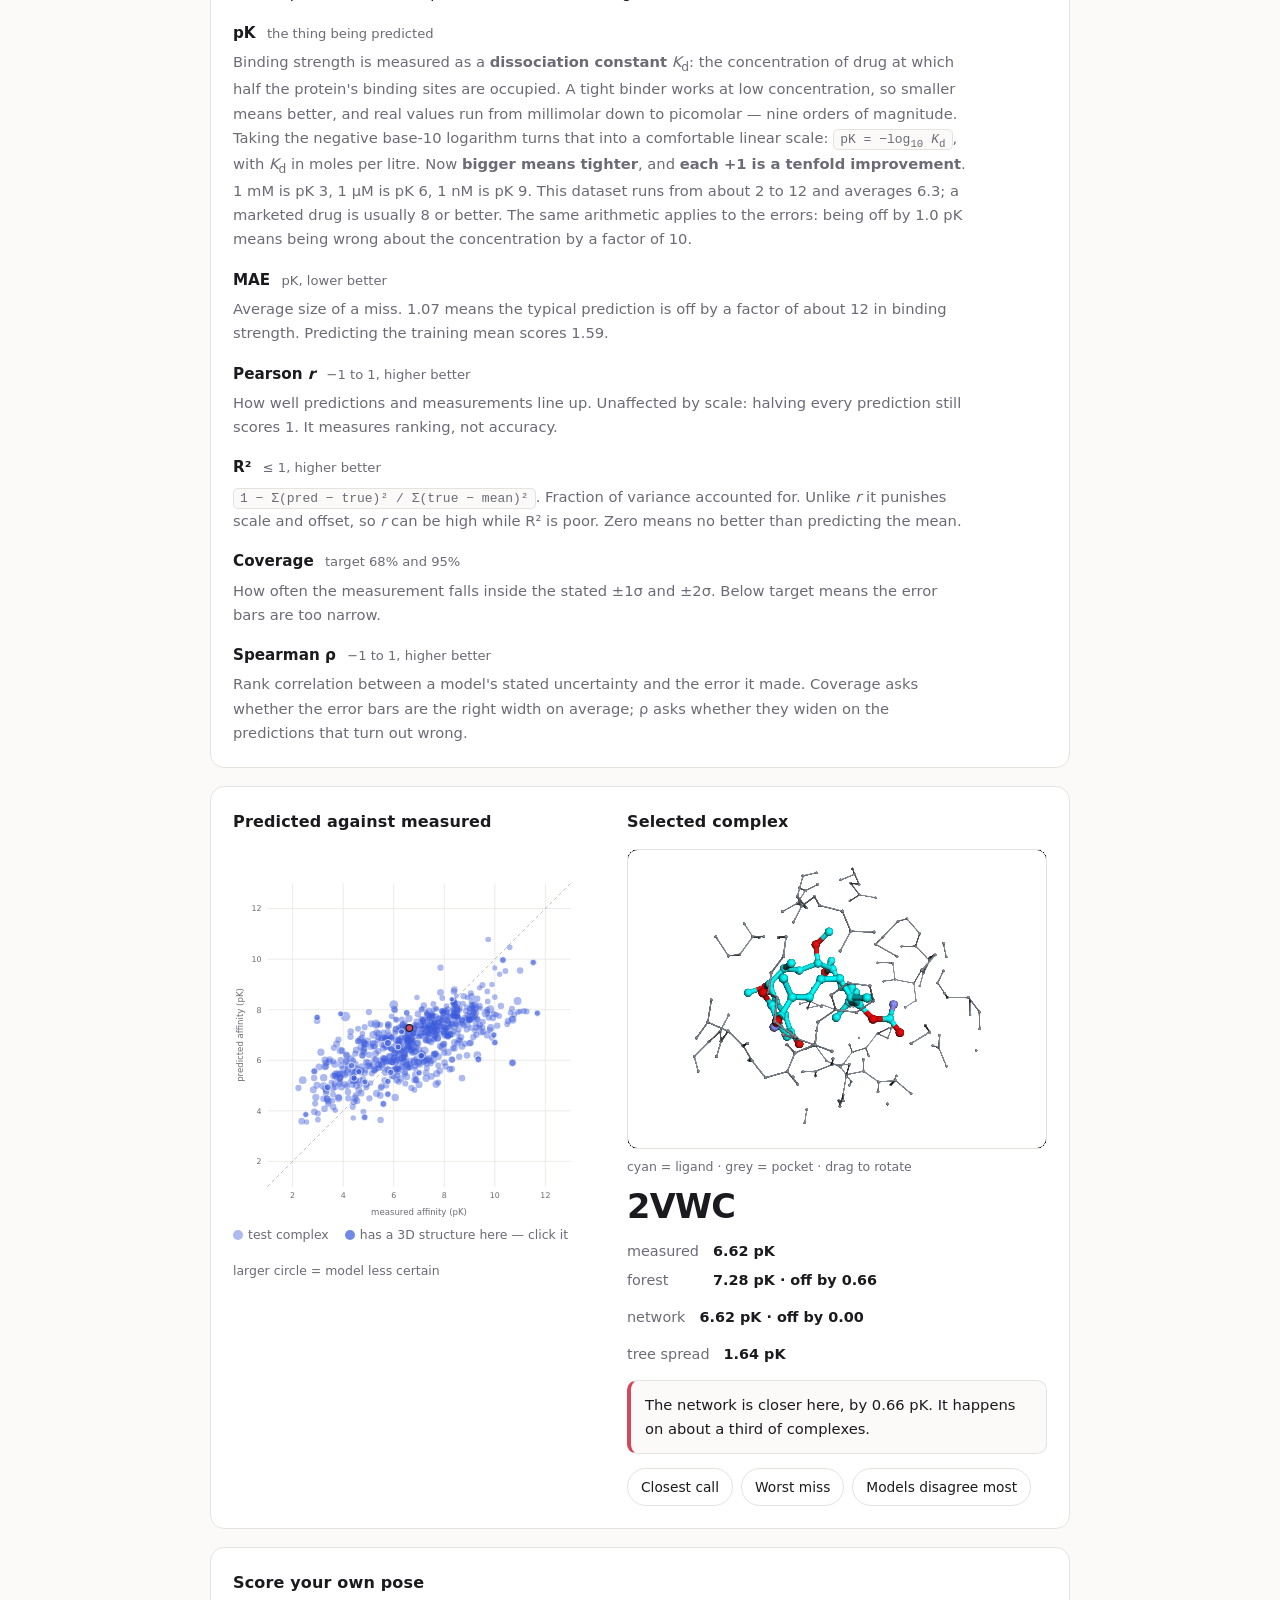
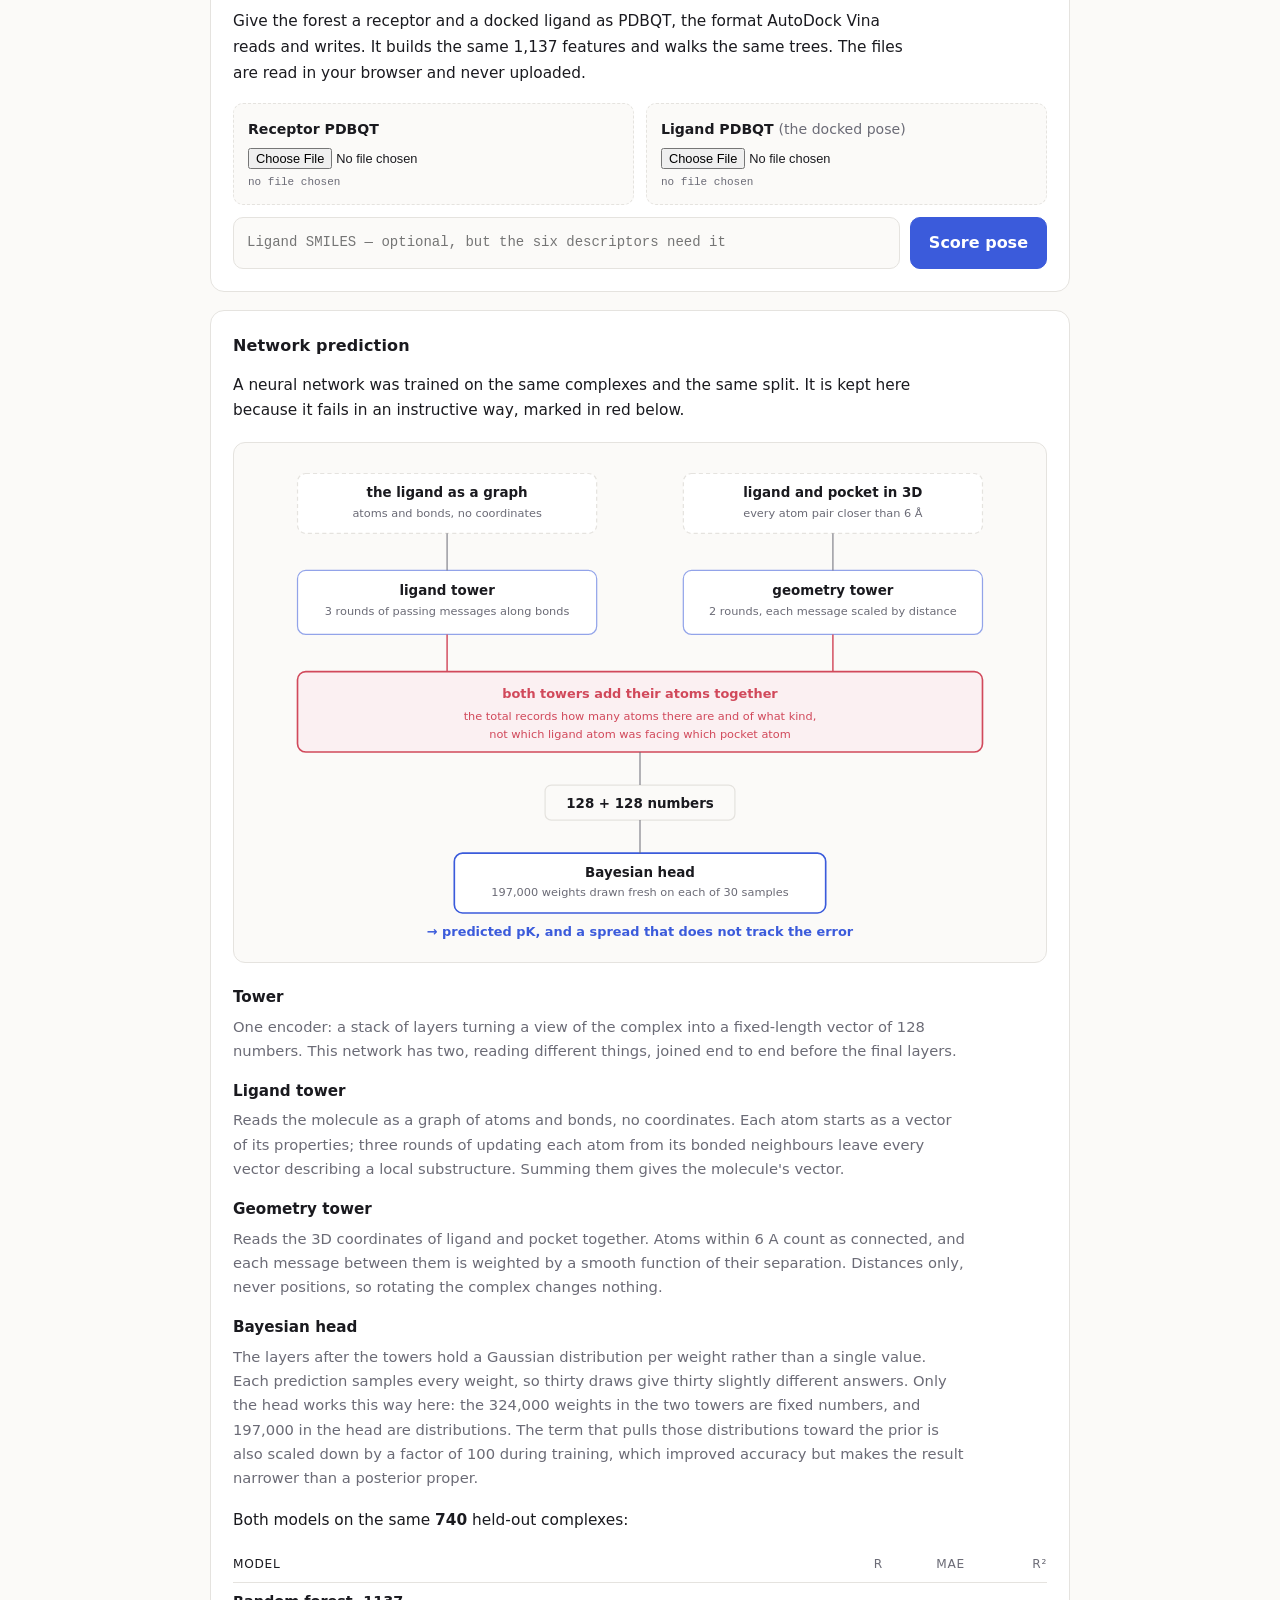
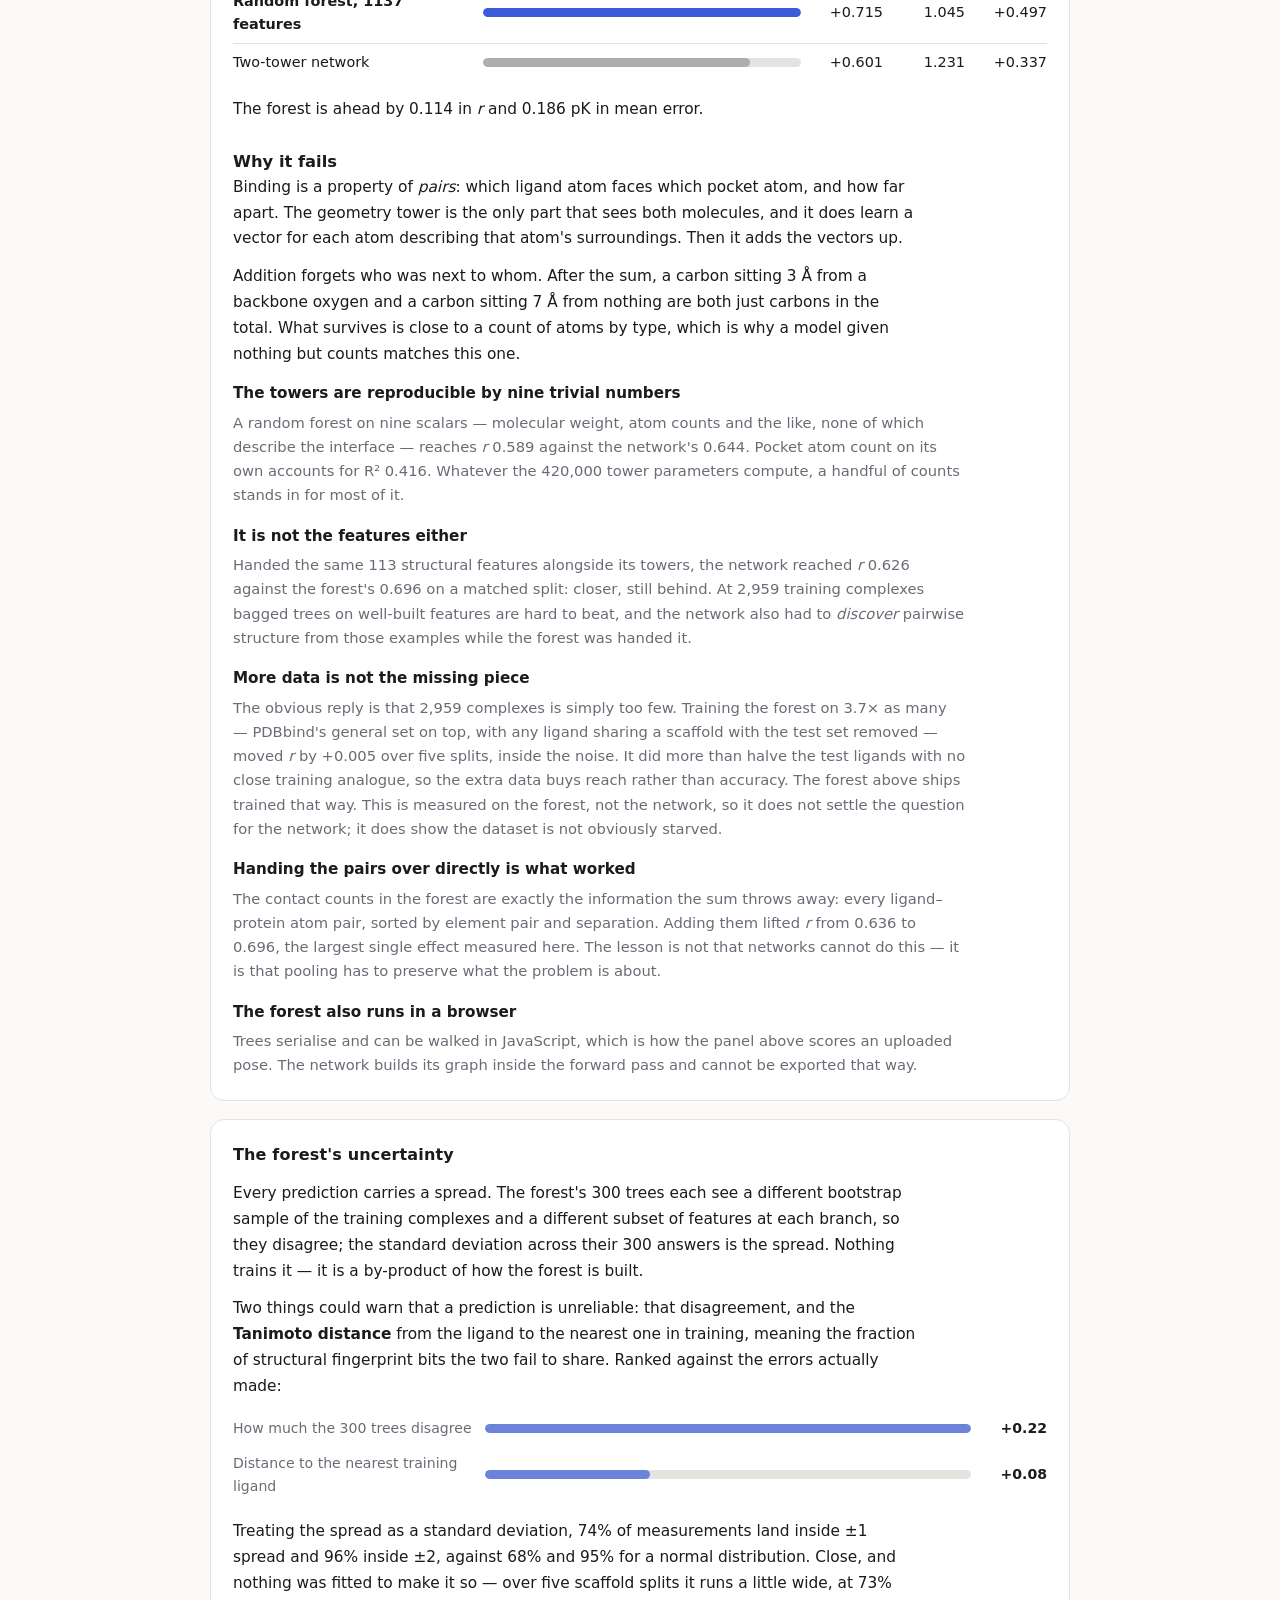
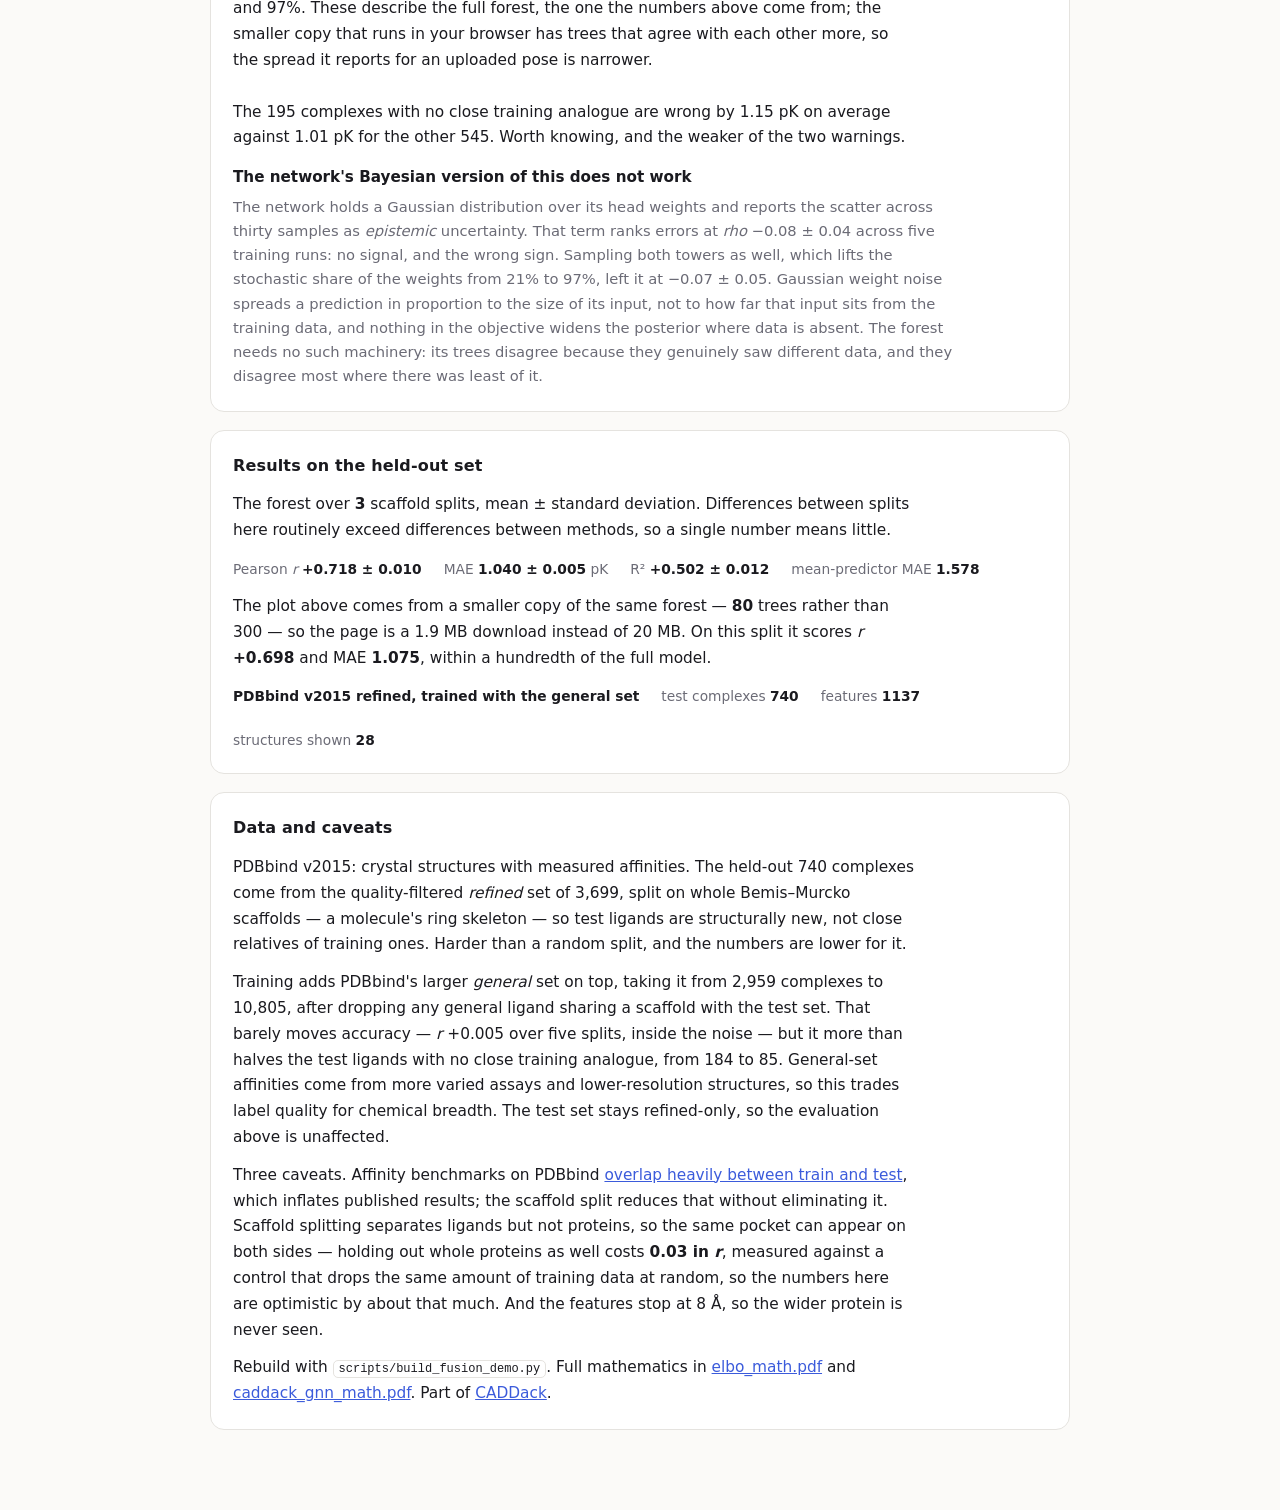
==== commit 1958ef4c: "feat: settle the protein-leakage question and set the generator's baseline Both prerequisites for a " ====
--- a/docs/fusion.html
+++ b/docs/fusion.html
@@ -583,8 +583,10 @@
     <a href="https://www.nature.com/articles/s42256-025-01124-5">overlap heavily between
     train and test</a>, which inflates published results; the scaffold split reduces that
     without eliminating it. Scaffold splitting separates ligands but not proteins, so the
-    same pocket can appear on both sides. And the features stop at 8 Å, so the wider
-    protein is never seen.</p>
+    same pocket can appear on both sides — holding out whole proteins as well costs
+    <b>0.03 in <i>r</i></b>, measured against a control that drops the same amount of
+    training data at random, so the numbers here are optimistic by about that much. And
+    the features stop at 8 Å, so the wider protein is never seen.</p>
 
     <p class="body">Rebuild with <code>scripts/build_fusion_demo.py</code>. Full
     mathematics in <a href="elbo_math.pdf">elbo_math.pdf</a> and
